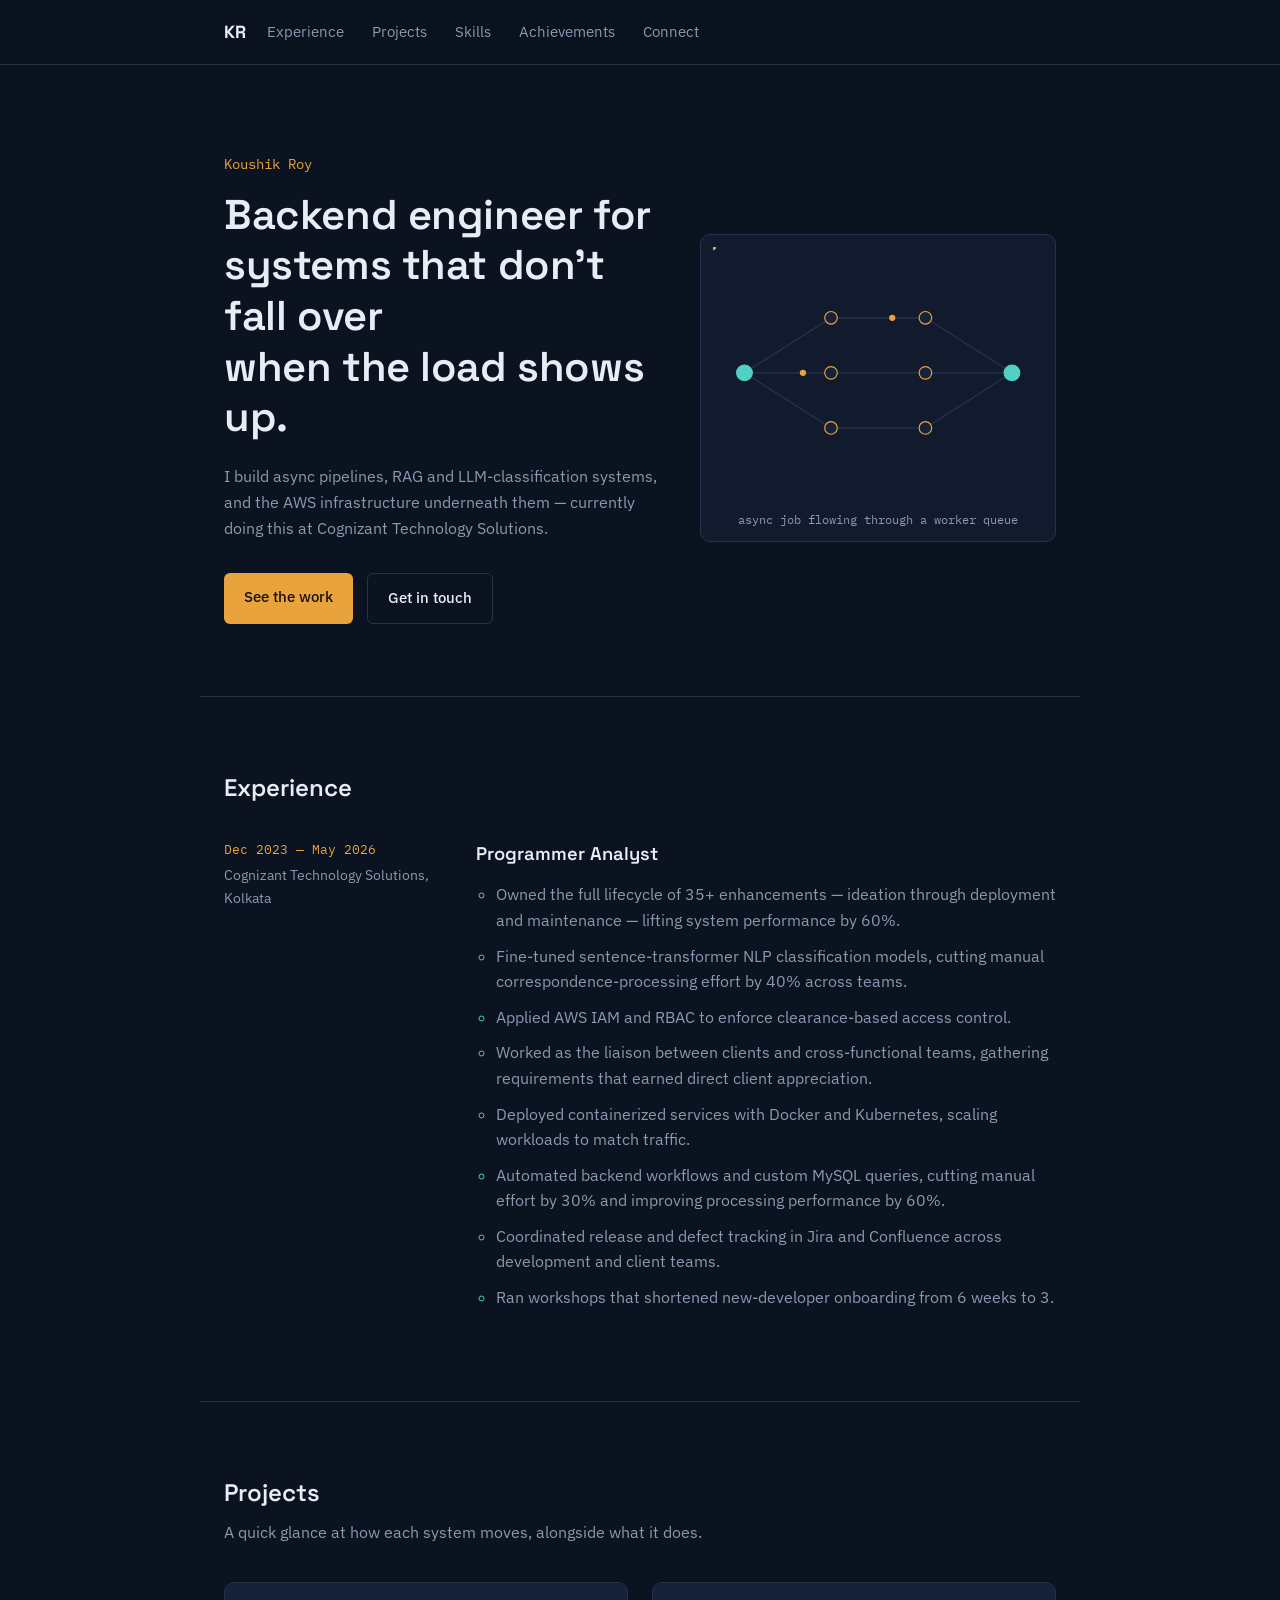
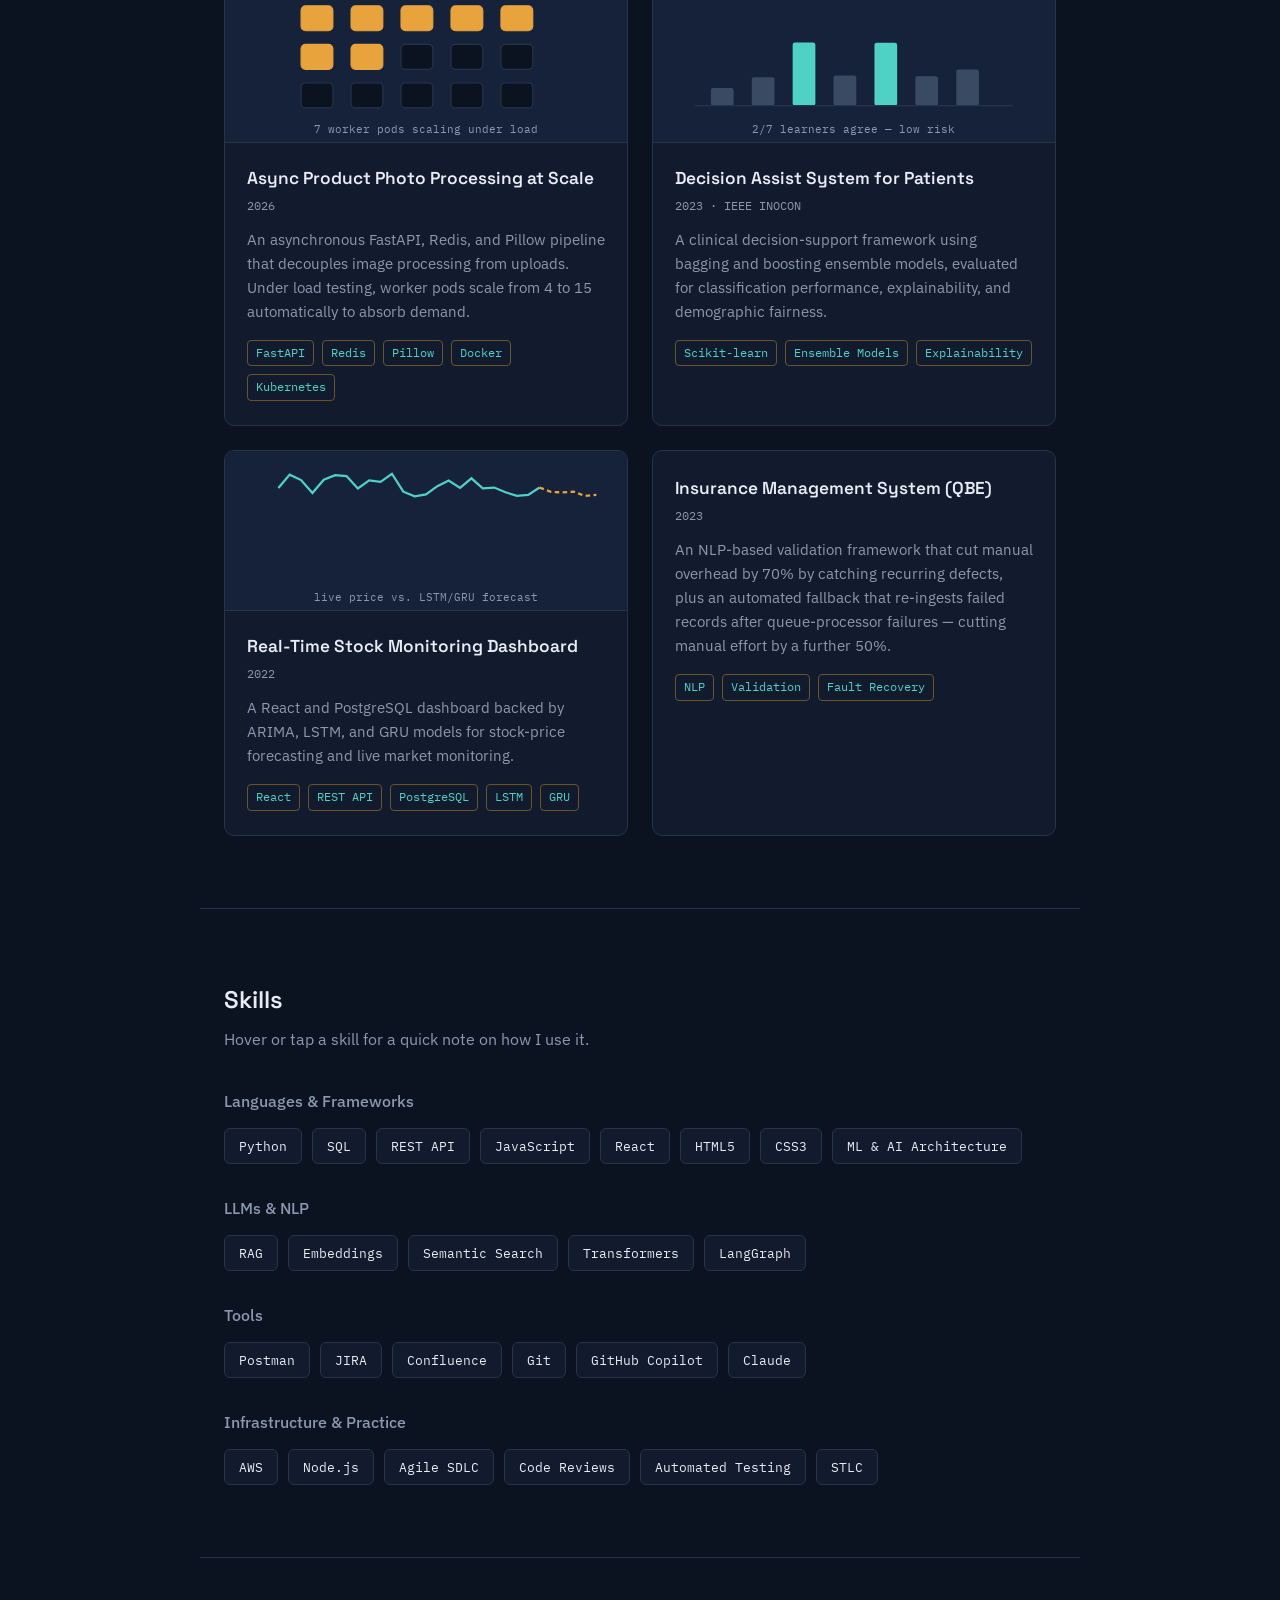
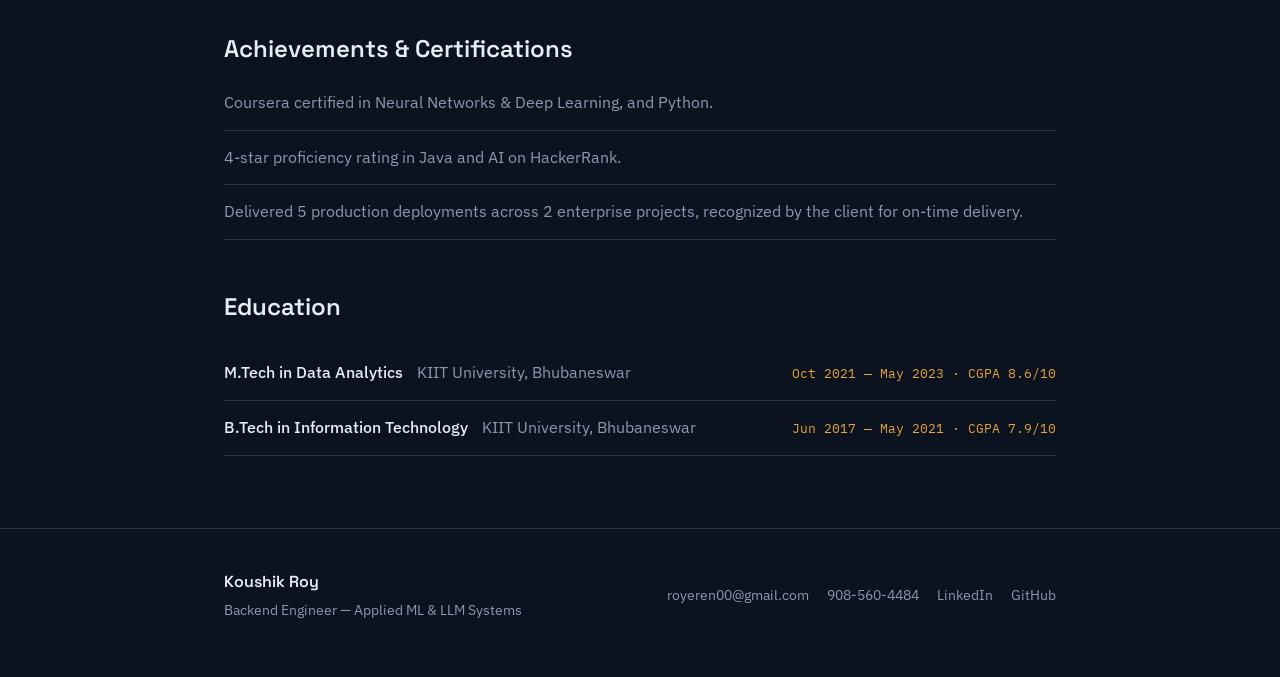
==== index.html @ 09c9226a "Initial portfilio commit" ====
<!DOCTYPE html>
<html lang="en">
<head>
<meta charset="UTF-8">
<meta name="viewport" content="width=device-width, initial-scale=1.0">
<title>Koushik Roy — Backend Engineer, Applied ML & LLM Systems</title>
<meta name="description" content="Portfolio of Koushik Roy — backend engineering, async pipelines, and LLM-powered systems.">
<link rel="icon" type="image/svg+xml" href="favicon.svg">
<link rel="preconnect" href="https://fonts.googleapis.com">
<link rel="preconnect" href="https://fonts.gstatic.com" crossorigin>
<link href="https://fonts.googleapis.com/css2?family=Space+Grotesk:wght@400;500;600;700&family=IBM+Plex+Sans:wght@400;500;600&family=IBM+Plex+Mono:wght@400;500&display=swap" rel="stylesheet">
<link rel="stylesheet" href="style.css">
</head>
<body>

<a class="skip-link" href="#main">Skip to content</a>

<header class="site-header">
  <div class="wrap header-inner">
    <a class="wordmark" href="#top">KR</a>
    <nav class="site-nav" aria-label="Primary">
      <a href="#experience">Experience</a>
      <a href="#projects">Projects</a>
      <a href="#skills">Skills</a>
      <a href="#achievements">Achievements</a>
      <a href="connect.html">Connect</a>
    </nav>
  </div>
</header>

<main id="main">

  <!-- HERO -->
  <section id="top" class="hero wrap">
    <div class="hero-text">
      <p class="hero-kicker">Koushik Roy</p>
      <h1>Backend engineer for systems that don't fall over<br>when the load shows up.</h1>
      <p class="hero-sub">I build async pipelines, RAG and LLM-classification systems, and the AWS
      infrastructure underneath them — currently doing this at Cognizant Technology Solutions.</p>
      <div class="hero-actions">
        <a class="btn btn-primary" href="#projects">See the work</a>
        <a class="btn btn-ghost" href="mailto:royeren00@gmail.com">Get in touch</a>
      </div>
    </div>
    <div class="hero-visual" aria-hidden="true">
      <svg id="pipeline-svg" viewBox="0 0 420 320" width="100%" height="100%">
        <!-- populated / animated by script.js -->
      </svg>
      <p class="hero-visual-caption">async job flowing through a worker queue</p>
    </div>
  </section>

  <!-- EXPERIENCE -->
  <section id="experience" class="section wrap">
    <h2>Experience</h2>
    <ol class="timeline">
      <li class="timeline-item">
        <div class="timeline-when">
          <span class="timeline-date">Dec 2023 — May 2026</span>
          <span class="timeline-place">Cognizant Technology Solutions, Kolkata</span>
        </div>
        <div class="timeline-body">
          <h3>Programmer Analyst</h3>
          <ul>
            <li>Owned the full lifecycle of 35+ enhancements — ideation through deployment and maintenance — lifting system performance by 60%.</li>
            <li>Fine-tuned sentence-transformer NLP classification models, cutting manual correspondence-processing effort by 40% across teams.</li>
            <li>Applied AWS IAM and RBAC to enforce clearance-based access control.</li>
            <li>Worked as the liaison between clients and cross-functional teams, gathering requirements that earned direct client appreciation.</li>
            <li>Deployed containerized services with Docker and Kubernetes, scaling workloads to match traffic.</li>
            <li>Automated backend workflows and custom MySQL queries, cutting manual effort by 30% and improving processing performance by 60%.</li>
            <li>Coordinated release and defect tracking in Jira and Confluence across development and client teams.</li>
            <li>Ran workshops that shortened new-developer onboarding from 6 weeks to 3.</li>
          </ul>
        </div>
      </li>
    </ol>
  </section>

  <!-- PROJECTS -->
  <section id="projects" class="section wrap">
    <h2>Projects</h2>
    <p class="section-lede">A quick glance at how each system moves, alongside what it does.</p>

    <div class="project-grid">

      <article class="project-card" data-demo="pipeline">
        <div class="project-demo" data-widget="pipeline-demo" aria-hidden="true"></div>
        <div class="project-copy">
          <h3>Async Product Photo Processing at Scale</h3>
          <p class="project-year">2026</p>
          <p>An asynchronous FastAPI, Redis, and Pillow pipeline that decouples image processing from
          uploads. Under load testing, worker pods scale from 4 to 15 automatically to absorb demand.</p>
          <ul class="project-tags">
            <li>FastAPI</li><li>Redis</li><li>Pillow</li><li>Docker</li><li>Kubernetes</li>
          </ul>
        </div>
      </article>

      <article class="project-card" data-demo="classifier">
        <div class="project-demo" data-widget="classifier-demo" aria-hidden="true"></div>
        <div class="project-copy">
          <h3>Decision Assist System for Patients</h3>
          <p class="project-year">2023 · IEEE INOCON</p>
          <p>A clinical decision-support framework using bagging and boosting ensemble models,
          evaluated for classification performance, explainability, and demographic fairness.</p>
          <ul class="project-tags">
            <li>Scikit-learn</li><li>Ensemble Models</li><li>Explainability</li>
          </ul>
        </div>
      </article>

      <article class="project-card" data-demo="stocks">
        <div class="project-demo" data-widget="stocks-demo" aria-hidden="true"></div>
        <div class="project-copy">
          <h3>Real-Time Stock Monitoring Dashboard</h3>
          <p class="project-year">2022</p>
          <p>A React and PostgreSQL dashboard backed by ARIMA, LSTM, and GRU models for
          stock-price forecasting and live market monitoring.</p>
          <ul class="project-tags">
            <li>React</li><li>REST API</li><li>PostgreSQL</li><li>LSTM</li><li>GRU</li>
          </ul>
        </div>
      </article>

      <article class="project-card project-card--static">
        <div class="project-copy">
          <h3>Insurance Management System (QBE)</h3>
          <p class="project-year">2023</p>
          <p>An NLP-based validation framework that cut manual overhead by 70% by catching recurring
          defects, plus an automated fallback that re-ingests failed records after queue-processor
          failures — cutting manual effort by a further 50%.</p>
          <ul class="project-tags">
            <li>NLP</li><li>Validation</li><li>Fault Recovery</li>
          </ul>
        </div>
      </article>

    </div>
  </section>

  <!-- SKILLS -->
  <section id="skills" class="section wrap">
    <h2>Skills</h2>
    <p class="section-lede">Hover or tap a skill for a quick note on how I use it.</p>

    <div class="skills-groups">

      <div class="skill-group">
        <h3>Languages &amp; Frameworks</h3>
        <div class="skill-tags">
          <button class="skill-tag" data-tip="Primary language for backend services, ML pipelines, and automation scripts.">Python</button>
          <button class="skill-tag" data-tip="Used for schema design, custom queries, and performance tuning in MySQL/PostgreSQL.">SQL</button>
          <button class="skill-tag" data-tip="Designing and consuming REST endpoints that connect services and frontends.">REST API</button>
          <button class="skill-tag" data-tip="Frontend scripting for interactive dashboards and dynamic UI behavior.">JavaScript</button>
          <button class="skill-tag" data-tip="Building dashboard UIs, including the real-time stock monitoring frontend.">React</button>
          <button class="skill-tag" data-tip="Semantic markup for accessible, structured web pages.">HTML5</button>
          <button class="skill-tag" data-tip="Styling and layout for responsive, production-ready interfaces.">CSS3</button>
          <button class="skill-tag" data-tip="Designing classification and support systems end-to-end, from data to deployment.">ML &amp; AI Architecture</button>
        </div>
      </div>

      <div class="skill-group">
        <h3>LLMs &amp; NLP</h3>
        <div class="skill-tags">
          <button class="skill-tag" data-tip="Retrieval-augmented generation for grounding model outputs in real data.">RAG</button>
          <button class="skill-tag" data-tip="Vector representations that power semantic search and similarity matching.">Embeddings</button>
          <button class="skill-tag" data-tip="Finding relevant results by meaning rather than exact keyword match.">Semantic Search</button>
          <button class="skill-tag" data-tip="The architecture behind the sentence-transformer models I've fine-tuned.">Transformers</button>
          <button class="skill-tag" data-tip="Orchestrating multi-step, stateful LLM workflows.">LangGraph</button>
        </div>
      </div>

      <div class="skill-group">
        <h3>Tools</h3>
        <div class="skill-tags">
          <button class="skill-tag" data-tip="Testing and documenting APIs during development.">Postman</button>
          <button class="skill-tag" data-tip="Managing user stories, sprints, and defect tracking.">JIRA</button>
          <button class="skill-tag" data-tip="Documentation and knowledge sharing across client and dev teams.">Confluence</button>
          <button class="skill-tag" data-tip="Version control for every project in this portfolio.">Git</button>
          <button class="skill-tag" data-tip="Pair-programming assistant for faster iteration and code review.">GitHub Copilot</button>
          <button class="skill-tag" data-tip="The assistant I use for design review, debugging, and drafting docs.">Claude</button>
        </div>
      </div>

      <div class="skill-group">
        <h3>Infrastructure &amp; Practice</h3>
        <div class="skill-tags">
          <button class="skill-tag" data-tip="Container orchestration, storage, and clearance-based access control (ECS, S3, IAM/RBAC).">AWS</button>
          <button class="skill-tag" data-tip="Backend runtime for services and tooling outside of Python.">Node.js</button>
          <button class="skill-tag" data-tip="Sprint planning and iterative delivery across cross-functional teams.">Agile SDLC</button>
          <button class="skill-tag" data-tip="Structured peer review to catch issues before they ship.">Code Reviews</button>
          <button class="skill-tag" data-tip="Test suites that catch regressions before they reach clients.">Automated Testing</button>
          <button class="skill-tag" data-tip="Software Testing Life Cycle — structured, repeatable QA process.">STLC</button>
        </div>
      </div>

    </div>
  </section>

  <!-- ACHIEVEMENTS -->
  <section id="achievements" class="section wrap">
    <h2>Achievements &amp; Certifications</h2>
    <ul class="achievements-list">
      <li>Coursera certified in Neural Networks &amp; Deep Learning, and Python.</li>
      <li>4-star proficiency rating in Java and AI on HackerRank.</li>
      <li>Delivered 5 production deployments across 2 enterprise projects, recognized by the client for on-time delivery.</li>
    </ul>

    <h2 class="education-heading">Education</h2>
    <ul class="education-list">
      <li>
        <span class="edu-degree">M.Tech in Data Analytics</span>
        <span class="edu-school">KIIT University, Bhubaneswar</span>
        <span class="edu-when">Oct 2021 — May 2023 · CGPA 8.6/10</span>
      </li>
      <li>
        <span class="edu-degree">B.Tech in Information Technology</span>
        <span class="edu-school">KIIT University, Bhubaneswar</span>
        <span class="edu-when">Jun 2017 — May 2021 · CGPA 7.9/10</span>
      </li>
    </ul>
  </section>

</main>

<footer id="contact" class="site-footer">
  <div class="wrap footer-inner">
    <div>
      <p class="footer-name">Koushik Roy</p>
      <p class="footer-tag">Backend Engineer — Applied ML &amp; LLM Systems</p>
    </div>
    <div class="footer-links">
      <a href="mailto:royeren00@gmail.com">royeren00@gmail.com</a>
      <a href="tel:9085604484">908-560-4484</a>
      <a href="https://www.linkedin.com/in/-roykoushik" target="_blank" rel="noopener">LinkedIn</a>
      <a href="https://github.com/RoyKoushik-crowned" target="_blank" rel="noopener">GitHub</a>
    </div>
  </div>
</footer>

<div id="tooltip-bubble" class="tooltip-bubble" role="tooltip"></div>

<script src="script.js"></script>
</body>
</html>
---- style.css ----
/* ---------- Tokens ---------- */
:root{
  --ink:        #0B1220;
  --surface:    #121B2E;
  --surface-2:  #16213A;
  --border:     #263449;
  --text:       #E8ECF4;
  --text-muted: #8B98AF;
  --amber:      #E8A33D;
  --amber-dim:  #6B5326;
  --teal:       #4FD1C5;

  --font-display: 'Space Grotesk', sans-serif;
  --font-body:    'IBM Plex Sans', sans-serif;
  --font-mono:    'IBM Plex Mono', monospace;

  --max: 880px;
}

*{ box-sizing: border-box; }
html{ scroll-behavior: smooth; }

@media (prefers-reduced-motion: reduce){
  html{ scroll-behavior: auto; }
  *{ animation-duration: 0.001ms !important; animation-iteration-count: 1 !important; transition-duration: 0.001ms !important; }
}

body{
  margin: 0;
  background: var(--ink);
  color: var(--text);
  font-family: var(--font-body);
  font-size: 16px;
  line-height: 1.6;
  -webkit-font-smoothing: antialiased;
}

.wrap{
  max-width: var(--max);
  margin: 0 auto;
  padding: 0 24px;
}

.skip-link{
  position: absolute;
  left: -9999px;
  top: 0;
  background: var(--amber);
  color: var(--ink);
  padding: 10px 16px;
  z-index: 100;
}
.skip-link:focus{ left: 16px; top: 16px; }

h1, h2, h3{
  font-family: var(--font-display);
  font-weight: 600;
  margin: 0;
  color: var(--text);
}

a{ color: var(--teal); }
a:focus-visible,
button:focus-visible,
.skill-tag:focus-visible{
  outline: 2px solid var(--amber);
  outline-offset: 3px;
}

/* ---------- Header ---------- */
.site-header{
  position: sticky;
  top: 0;
  z-index: 20;
  background: rgba(11, 18, 32, 0.86);
  backdrop-filter: blur(8px);
  border-bottom: 1px solid var(--border);
}
.header-inner{
  display: flex;
  align-items: center;
  gap: 20px;
  height: 64px;
}
.wordmark{
  font-family: var(--font-display);
  font-weight: 700;
  font-size: 1.1rem;
  color: var(--text);
  text-decoration: none;
  letter-spacing: 0.02em;
  flex: none;
}
.site-nav{
  display: flex;
  gap: 28px;
  overflow-x: auto;
  scrollbar-width: none;
  -ms-overflow-style: none;
}
.site-nav::-webkit-scrollbar{ display: none; }
.site-nav a{
  color: var(--text-muted);
  text-decoration: none;
  font-size: 0.94rem;
  white-space: nowrap;
}
.site-nav a:hover{ color: var(--text); }

@media (max-width: 620px){
  .wrap{ padding: 0 18px; }
  .site-nav{ gap: 18px; }
  .site-nav a{ font-size: 0.82rem; }
}

/* ---------- Hero ---------- */
.hero{
  display: grid;
  grid-template-columns: 1.1fr 0.9fr;
  align-items: center;
  gap: 40px;
  padding: 88px 24px 72px;
}
.hero-kicker{
  font-family: var(--font-mono);
  color: var(--amber);
  font-size: 0.88rem;
  margin: 0 0 14px;
}
.hero-text h1{
  font-size: clamp(1.9rem, 3.4vw, 2.6rem);
  line-height: 1.22;
  letter-spacing: -0.01em;
}
.hero-sub{
  color: var(--text-muted);
  max-width: 46ch;
  margin: 20px 0 0;
  font-size: 1.02rem;
}
.hero-actions{
  display: flex;
  gap: 14px;
  margin-top: 32px;
  flex-wrap: wrap;
}
.btn{
  display: inline-block;
  padding: 12px 20px;
  border-radius: 6px;
  text-decoration: none;
  font-size: 0.94rem;
  font-weight: 500;
  transition: transform 120ms ease, background 120ms ease, border-color 120ms ease;
}
.btn-primary{
  background: var(--amber);
  color: #1A1305;
}
.btn-primary:hover{ transform: translateY(-1px); }
.btn-ghost{
  color: var(--text);
  border: 1px solid var(--border);
}
.btn-ghost:hover{ border-color: var(--teal); color: var(--teal); }

.hero-visual{
  position: relative;
  background: var(--surface);
  border: 1px solid var(--border);
  border-radius: 10px;
  padding: 12px;
}
.hero-visual-caption{
  margin: 4px 0 0;
  text-align: center;
  font-family: var(--font-mono);
  font-size: 0.72rem;
  color: var(--text-muted);
}

@media (max-width: 780px){
  .hero{ grid-template-columns: 1fr; padding-top: 56px; }
  .hero-visual{ order: -1; max-width: 320px; margin: 0 auto; }
}

/* ---------- Sections ---------- */
.section{ padding: 72px 24px; border-top: 1px solid var(--border); }
.section h2{ font-size: 1.5rem; margin-bottom: 8px; }
.section-lede{ color: var(--text-muted); margin: 0 0 36px; }

/* ---------- Timeline ---------- */
.timeline{ list-style: none; margin: 32px 0 0; padding: 0; }
.timeline-item{
  display: grid;
  grid-template-columns: 220px 1fr;
  gap: 32px;
  padding-bottom: 8px;
}
.timeline-when{ display: flex; flex-direction: column; gap: 4px; }
.timeline-date{ font-family: var(--font-mono); color: var(--amber); font-size: 0.84rem; }
.timeline-place{ color: var(--text-muted); font-size: 0.88rem; }
.timeline-body h3{ font-size: 1.15rem; margin-bottom: 14px; }
.timeline-body ul{ margin: 0; padding-left: 20px; color: var(--text-muted); }
.timeline-body li{ margin-bottom: 10px; }
.timeline-body li::marker{ color: var(--teal); }

@media (max-width: 680px){
  .timeline-item{ grid-template-columns: 1fr; gap: 10px; }
}

/* ---------- Projects ---------- */
.project-grid{
  display: grid;
  grid-template-columns: repeat(2, 1fr);
  gap: 24px;
}
@media (max-width: 780px){
  .project-grid{ grid-template-columns: 1fr; }
}
.project-card{
  background: var(--surface);
  border: 1px solid var(--border);
  border-radius: 10px;
  overflow: hidden;
  display: flex;
  flex-direction: column;
}
.project-demo{
  height: 160px;
  border-bottom: 1px solid var(--border);
  background: var(--surface-2);
  position: relative;
}
.project-copy{ padding: 22px 22px 24px; }
.project-copy h3{ font-size: 1.08rem; margin-bottom: 4px; }
.project-year{
  font-family: var(--font-mono);
  color: var(--text-muted);
  font-size: 0.76rem;
  margin: 0 0 12px;
}
.project-copy p:not(.project-year){ color: var(--text-muted); font-size: 0.94rem; margin: 0 0 16px; }
.project-tags{
  list-style: none;
  display: flex;
  flex-wrap: wrap;
  gap: 8px;
  padding: 0;
  margin: 0;
}
.project-tags li{
  font-family: var(--font-mono);
  font-size: 0.72rem;
  color: var(--teal);
  border: 1px solid var(--amber-dim);
  border-radius: 4px;
  padding: 3px 8px;
}
.project-card--static .project-copy{ padding-top: 24px; }

/* ---------- Skills ---------- */
.skills-groups{ display: flex; flex-direction: column; gap: 32px; }
.skill-group h3{
  font-size: 0.98rem;
  color: var(--text-muted);
  font-weight: 500;
  margin-bottom: 14px;
  font-family: var(--font-body);
}
.skill-tags{ display: flex; flex-wrap: wrap; gap: 10px; }
.skill-tag{
  font-family: var(--font-mono);
  font-size: 0.84rem;
  color: var(--text);
  background: var(--surface);
  border: 1px solid var(--border);
  border-radius: 6px;
  padding: 8px 14px;
  cursor: help;
  transition: border-color 120ms ease, color 120ms ease;
}
.skill-tag:hover, .skill-tag.is-active{
  border-color: var(--teal);
  color: var(--teal);
}

.tooltip-bubble{
  position: fixed;
  max-width: 240px;
  background: var(--surface-2);
  border: 1px solid var(--teal);
  color: var(--text);
  font-size: 0.84rem;
  line-height: 1.4;
  padding: 10px 12px;
  border-radius: 8px;
  pointer-events: none;
  opacity: 0;
  transform: translateY(4px);
  transition: opacity 120ms ease, transform 120ms ease;
  z-index: 50;
  box-shadow: 0 8px 24px rgba(0,0,0,0.35);
}
.tooltip-bubble.is-visible{ opacity: 1; transform: translateY(0); }

/* ---------- Achievements / Education ---------- */
.achievements-list, .education-list{ list-style: none; padding: 0; margin: 0; }
.achievements-list li{
  padding: 14px 0;
  border-bottom: 1px solid var(--border);
  color: var(--text-muted);
}
.education-heading{ margin-top: 48px; }
.education-list{ margin-top: 20px; }
.education-list li{
  display: flex;
  flex-wrap: wrap;
  gap: 6px 14px;
  padding: 14px 0;
  border-bottom: 1px solid var(--border);
  align-items: baseline;
}
.edu-degree{ font-weight: 500; }
.edu-school{ color: var(--text-muted); }
.edu-when{ font-family: var(--font-mono); font-size: 0.8rem; color: var(--amber); margin-left: auto; }

/* ---------- Connect page ---------- */
.connect-intro{ padding: 72px 24px 12px; }
.connect-intro h1{
  font-size: clamp(1.7rem, 3vw, 2.2rem);
  margin: 14px 0 16px;
  letter-spacing: -0.01em;
}
.connect-intro .hero-sub{ color: var(--text-muted); max-width: 56ch; margin: 0; }

.connect-grid{
  display: grid;
  grid-template-columns: repeat(2, 1fr);
  gap: 24px;
  padding-top: 32px;
}
@media (max-width: 780px){
  .connect-grid{ grid-template-columns: 1fr; }
}

.connect-card{
  background: var(--surface);
  border: 1px solid var(--border);
  border-radius: 10px;
  padding: 24px;
  display: flex;
  flex-direction: column;
  gap: 20px;
}
.connect-card-head{
  display: flex;
  align-items: center;
  gap: 10px;
}
.connect-icon{ color: var(--text-muted); flex: none; }
.connect-card-head h2{ font-size: 1.1rem; flex: 1; }
.connect-badge{
  font-family: var(--font-mono);
  font-size: 0.7rem;
  color: var(--ink);
  background: var(--teal);
  border-radius: 4px;
  padding: 3px 8px;
}
.connect-badge--muted{ background: var(--surface-2); color: var(--text-muted); border: 1px solid var(--border); }
.connect-cta{ text-align: center; }

/* GitHub card */
.gh-body{ flex: 1; }
.gh-skeleton{ display: flex; flex-direction: column; gap: 12px; }
.gh-skeleton[hidden],
.gh-loaded[hidden],
.gh-fallback[hidden]{ display: none; }
.gh-skel-row{ display: flex; gap: 12px; align-items: center; }
.skel{
  background: linear-gradient(90deg, var(--surface-2) 25%, #1c2740 37%, var(--surface-2) 63%);
  background-size: 400% 100%;
  animation: skel-shimmer 1.4s ease infinite;
  border-radius: 4px;
}
.skel-avatar{ width: 56px; height: 56px; border-radius: 50%; flex: none; }
.skel-lines{ flex: 1; display: flex; flex-direction: column; gap: 8px; }
.skel-line{ height: 12px; }
@keyframes skel-shimmer{
  0%{ background-position: 100% 0; }
  100%{ background-position: 0 0; }
}

.gh-profile-row{ display: flex; align-items: center; gap: 14px; margin-bottom: 14px; }
.gh-avatar{ border-radius: 50%; border: 1px solid var(--border); object-fit: cover; background: var(--surface-2); display: block; flex: none; color: transparent; }
.gh-name{ margin: 0; font-weight: 600; }
.gh-login{ margin: 2px 0 0; color: var(--text-muted); font-family: var(--font-mono); font-size: 0.82rem; }
.gh-bio{ color: var(--text-muted); font-size: 0.92rem; margin: 0 0 18px; }
.gh-stats{
  display: flex;
  gap: 24px;
  padding: 14px 0;
  border-top: 1px solid var(--border);
  border-bottom: 1px solid var(--border);
  margin-bottom: 18px;
}
.gh-stat-num{ display: block; font-family: var(--font-display); font-size: 1.2rem; color: var(--text); }
.gh-stat-label{ display: block; color: var(--text-muted); font-size: 0.76rem; margin-top: 2px; }
.gh-repos-heading{ font-size: 0.86rem; color: var(--text-muted); font-weight: 500; font-family: var(--font-body); margin: 0 0 10px; }
.gh-repo-list{ list-style: none; margin: 0; padding: 0; display: flex; flex-direction: column; gap: 10px; }
.gh-repo-list li{
  border: 1px solid var(--border);
  border-radius: 8px;
  padding: 12px 14px;
}
.gh-repo-name{
  display: block;
  color: var(--teal);
  text-decoration: none;
  font-weight: 500;
  font-size: 0.94rem;
  margin-bottom: 4px;
}
.gh-repo-name:hover{ text-decoration: underline; }
.gh-repo-desc{ color: var(--text-muted); font-size: 0.86rem; margin: 0 0 8px; }
.gh-repo-meta{ display: flex; gap: 14px; align-items: center; font-family: var(--font-mono); font-size: 0.76rem; color: var(--text-muted); }
.gh-lang-dot{ width: 8px; height: 8px; border-radius: 50%; display: inline-block; margin-right: 5px; background: var(--amber); }
.gh-fallback{ color: var(--text-muted); font-size: 0.9rem; }

/* LinkedIn card */
.li-profile-row{ display: flex; gap: 14px; align-items: flex-start; margin-bottom: 20px; }
.li-avatar{
  width: 56px; height: 56px; border-radius: 50%;
  background: var(--surface-2);
  border: 1px solid var(--border);
  color: var(--amber);
  font-family: var(--font-display);
  font-weight: 600;
  display: flex; align-items: center; justify-content: center;
  flex: none;
}
.li-name{ margin: 0; font-weight: 600; }
.li-headline{ margin: 3px 0 0; color: var(--text-muted); font-size: 0.9rem; }
.li-location{ margin: 3px 0 0; color: var(--text-muted); font-size: 0.8rem; }

.li-tabs{ display: flex; gap: 6px; margin-bottom: 14px; border-bottom: 1px solid var(--border); }
.li-tab{
  background: none; border: none; cursor: pointer;
  color: var(--text-muted);
  font-family: var(--font-body);
  font-size: 0.88rem;
  padding: 8px 4px 10px;
  border-bottom: 2px solid transparent;
  margin-bottom: -1px;
}
.li-tab.is-active{ color: var(--text); border-bottom-color: var(--amber); }

.li-panel p{ color: var(--text-muted); font-size: 0.92rem; margin: 0 0 18px; }
.li-note{
  font-size: 0.8rem !important;
  color: var(--text-muted);
  border-top: 1px solid var(--border);
  padding-top: 14px;
  margin-top: auto !important;
}

/* ---------- Footer ---------- */
.site-footer{ border-top: 1px solid var(--border); padding: 40px 24px 56px; }
.footer-inner{
  display: flex;
  flex-wrap: wrap;
  justify-content: space-between;
  gap: 20px;
}
.footer-name{ font-family: var(--font-display); font-weight: 600; margin: 0; }
.footer-tag{ color: var(--text-muted); margin: 4px 0 0; font-size: 0.9rem; }
.footer-links{ display: flex; flex-wrap: wrap; gap: 18px; align-items: center; }
.footer-links a{ color: var(--text-muted); text-decoration: none; font-size: 0.9rem; }
.footer-links a:hover{ color: var(--teal); }
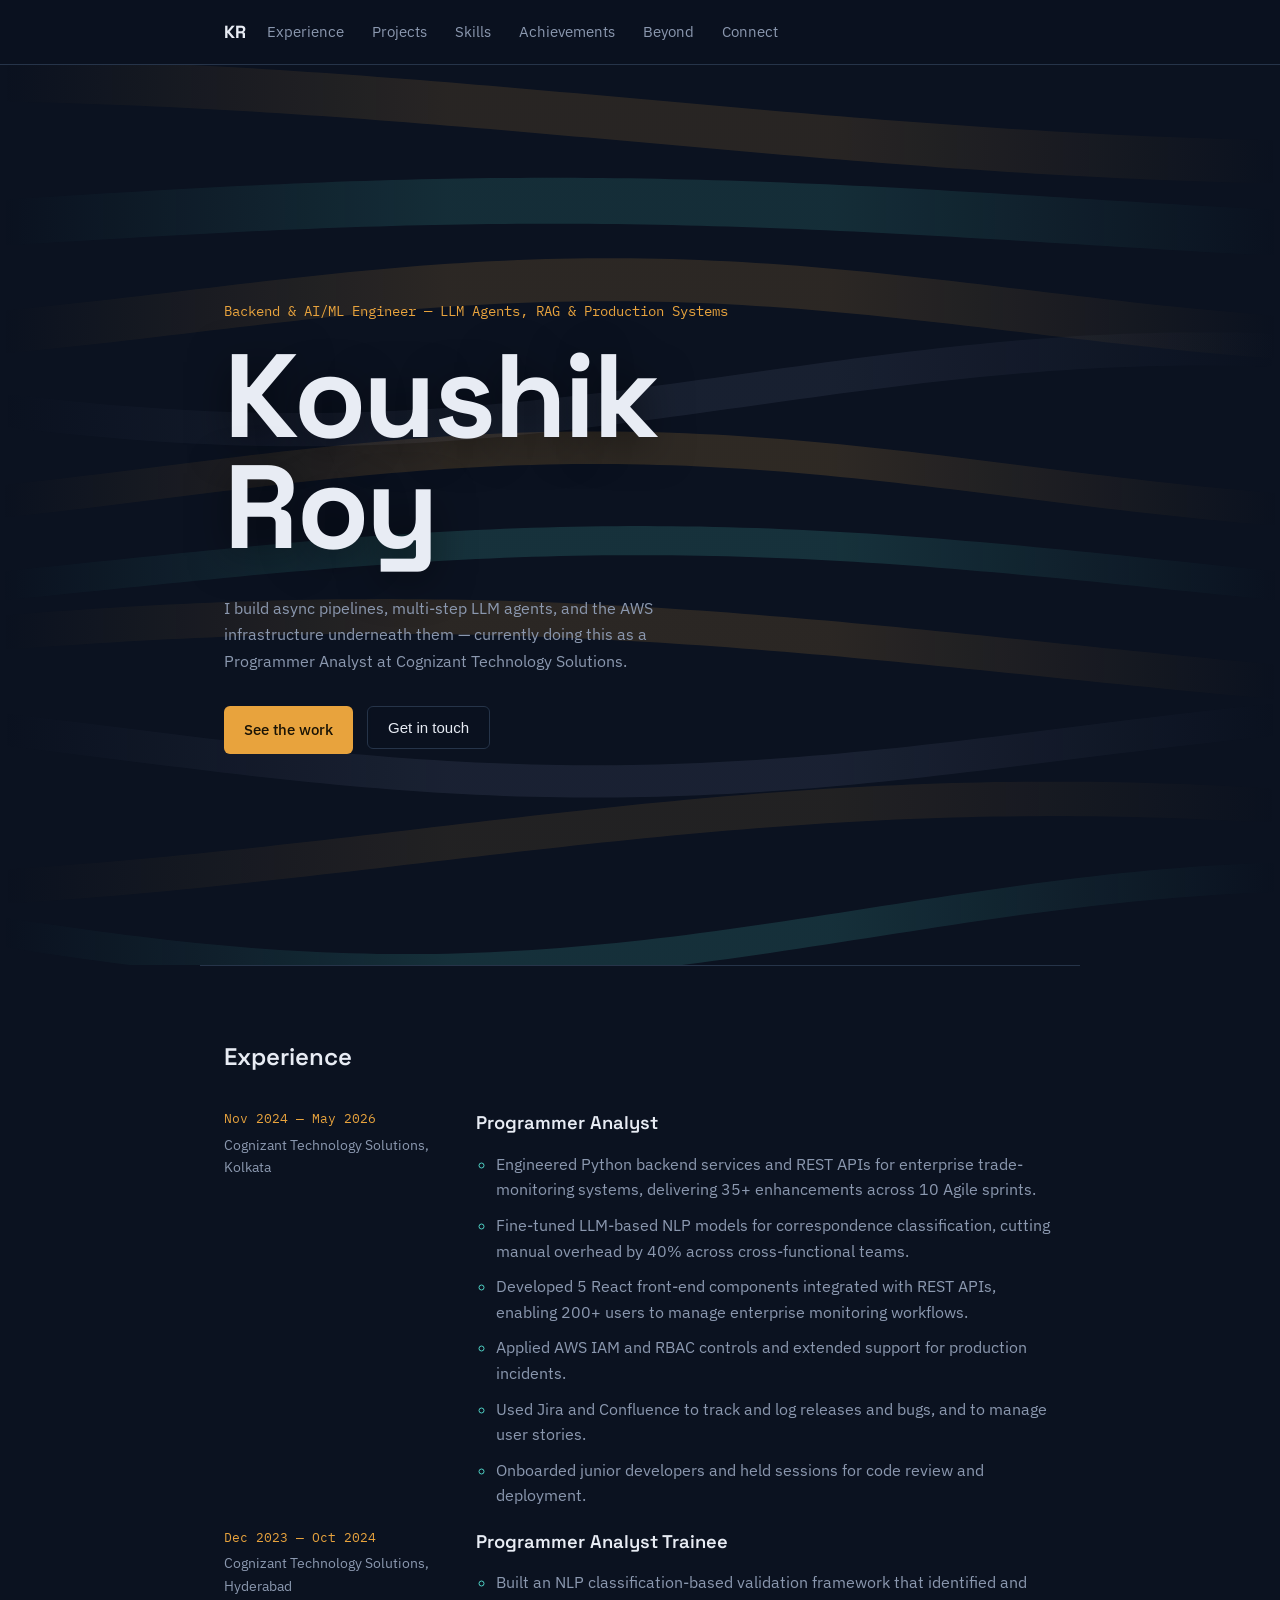
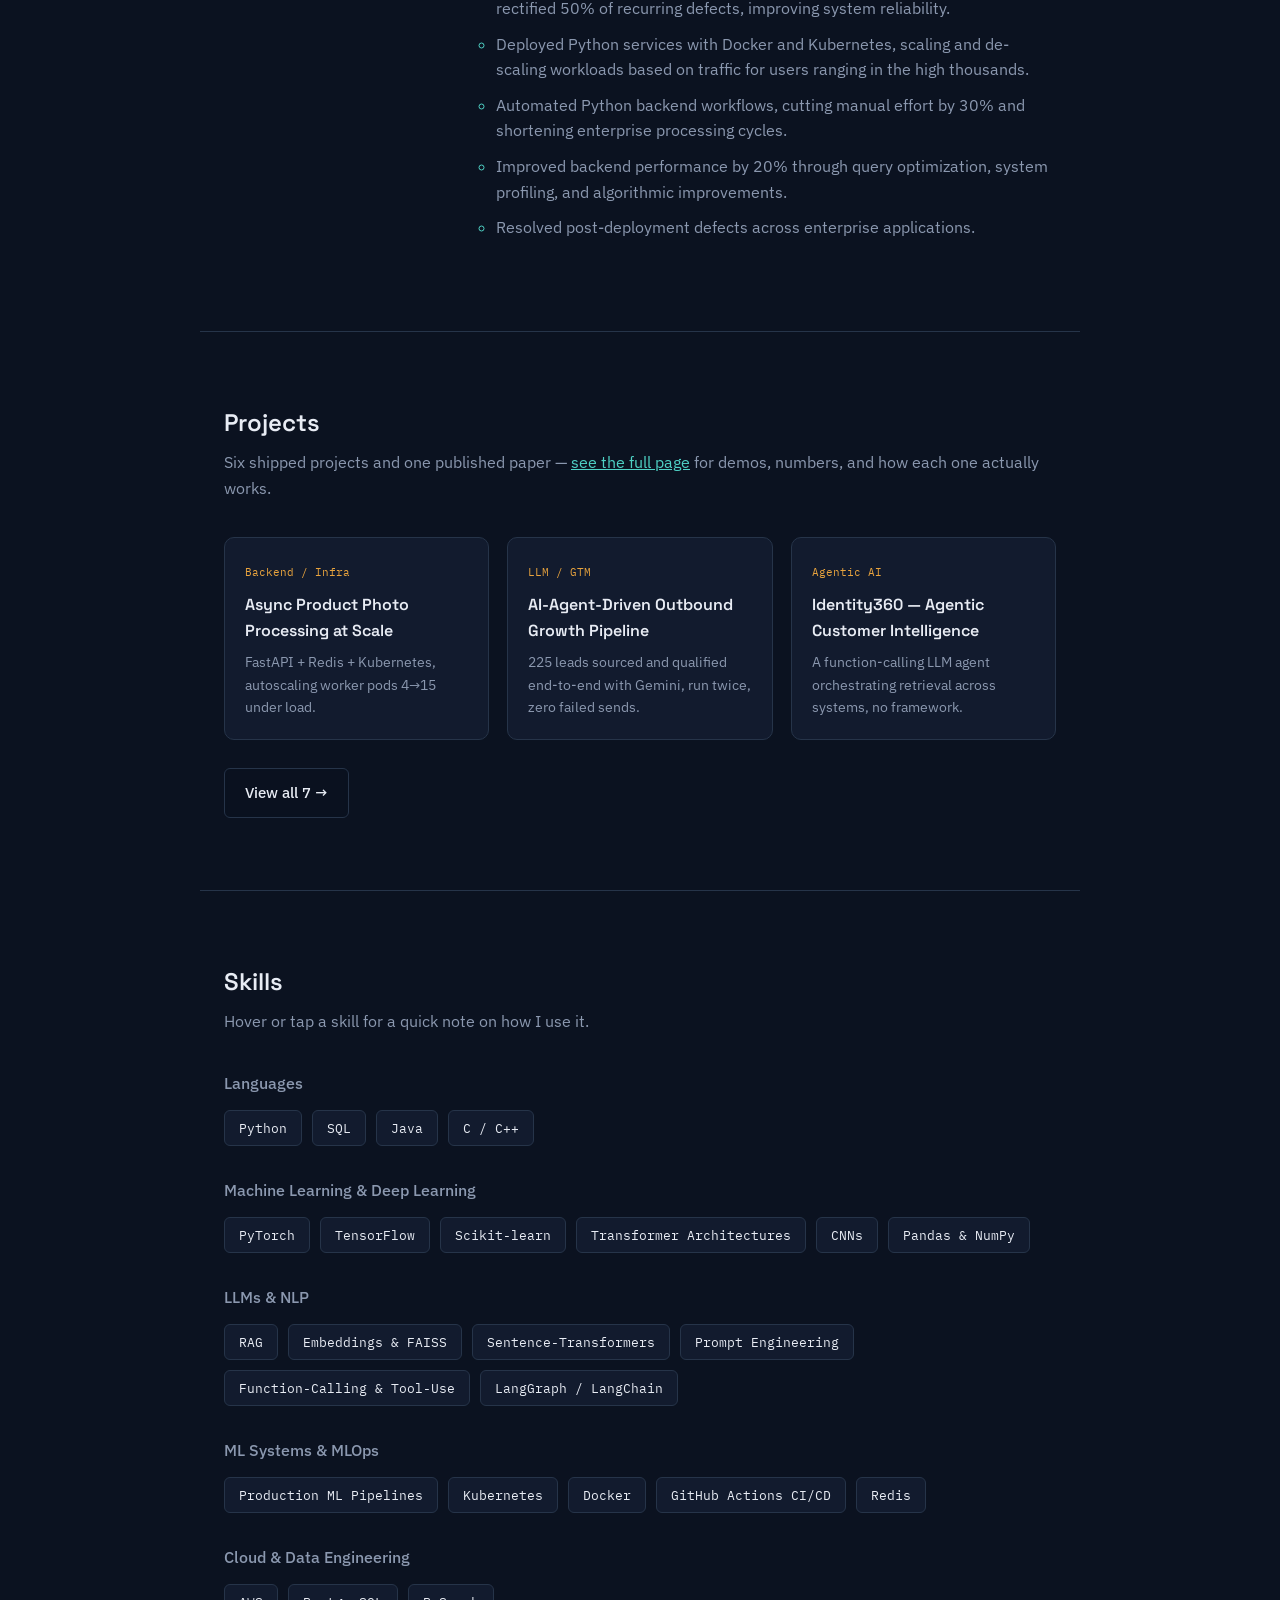
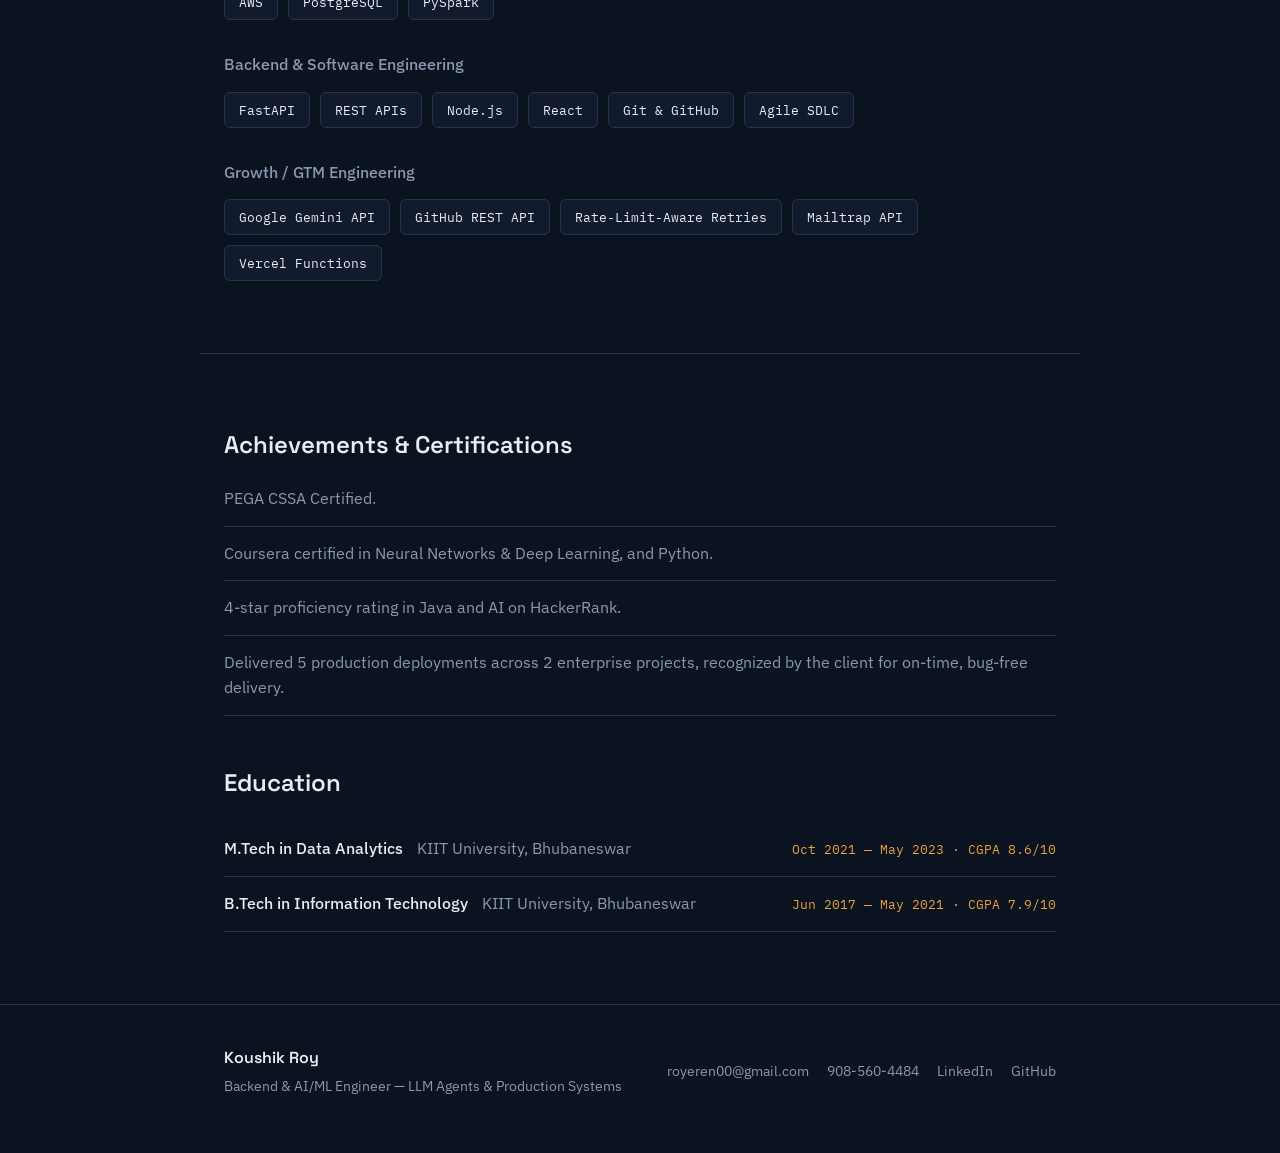
==== commit 57eafed6: "Redesign full project page" ====
--- a/index.html
+++ b/index.html
@@ -3,8 +3,8 @@
 <head>
 <meta charset="UTF-8">
 <meta name="viewport" content="width=device-width, initial-scale=1.0">
-<title>Koushik Roy — Backend Engineer, Applied ML & LLM Systems</title>
-<meta name="description" content="Portfolio of Koushik Roy — backend engineering, async pipelines, and LLM-powered systems.">
+<title>Koushik Roy — Backend &amp; AI/ML Engineer</title>
+<meta name="description" content="Portfolio of Koushik Roy — backend engineering, agentic AI systems, and LLM-powered pipelines.">
 <link rel="icon" type="image/svg+xml" href="favicon.svg">
 <link rel="preconnect" href="https://fonts.googleapis.com">
 <link rel="preconnect" href="https://fonts.gstatic.com" crossorigin>
@@ -15,14 +15,15 @@
 
 <a class="skip-link" href="#main">Skip to content</a>
 
-<header class="site-header">
+<header class="site-header" data-reveal-on-scroll>
   <div class="wrap header-inner">
     <a class="wordmark" href="#top">KR</a>
     <nav class="site-nav" aria-label="Primary">
       <a href="#experience">Experience</a>
-      <a href="#projects">Projects</a>
+      <a href="projects.html">Projects</a>
       <a href="#skills">Skills</a>
       <a href="#achievements">Achievements</a>
+      <a href="beyond.html">Beyond</a>
       <a href="connect.html">Connect</a>
     </nav>
   </div>
@@ -31,111 +32,105 @@
 <main id="main">
 
   <!-- HERO -->
-  <section id="top" class="hero wrap">
-    <div class="hero-text">
-      <p class="hero-kicker">Koushik Roy</p>
-      <h1>Backend engineer for systems that don't fall over<br>when the load shows up.</h1>
-      <p class="hero-sub">I build async pipelines, RAG and LLM-classification systems, and the AWS
-      infrastructure underneath them — currently doing this at Cognizant Technology Solutions.</p>
+  <section id="top" class="hero hero--cloth cloth-host">
+    <canvas class="cloth-canvas" data-density="10" aria-hidden="true"></canvas>
+    <div class="hero-inner wrap">
+      <p class="hero-kicker">Backend &amp; AI/ML Engineer — LLM Agents, RAG &amp; Production Systems</p>
+      <h1 class="hero-name">Koushik<br>Roy</h1>
+      <p class="hero-sub">I build async pipelines, multi-step LLM agents, and the AWS infrastructure
+      underneath them — currently doing this as a Programmer Analyst at Cognizant Technology Solutions.</p>
       <div class="hero-actions">
-        <a class="btn btn-primary" href="#projects">See the work</a>
-        <a class="btn btn-ghost" href="mailto:royeren00@gmail.com">Get in touch</a>
-      </div>
-    </div>
-    <div class="hero-visual" aria-hidden="true">
-      <svg id="pipeline-svg" viewBox="0 0 420 320" width="100%" height="100%">
-        <!-- populated / animated by script.js -->
-      </svg>
-      <p class="hero-visual-caption">async job flowing through a worker queue</p>
-    </div>
+        <a class="btn btn-primary" href="projects.html">See the work</a>
+        <div class="contact-trigger-wrap">
+          <button class="btn btn-ghost" id="contact-trigger" aria-haspopup="true" aria-expanded="false">Get in touch</button>
+          <div class="contact-menu" id="contact-menu" hidden>
+            <a class="contact-option" id="contact-email" href="#" target="_blank" rel="noopener">
+              <span class="contact-option-label">Email</span>
+              <span class="contact-option-sub">Opens a new Gmail draft to me</span>
+            </a>
+            <a class="contact-option" id="contact-whatsapp" href="#" target="_blank" rel="noopener">
+              <span class="contact-option-label">Message</span>
+              <span class="contact-option-sub">Opens WhatsApp with my number</span>
+            </a>
+            <a class="contact-option" href="https://www.linkedin.com/in/-roykoushik" target="_blank" rel="noopener">
+              <span class="contact-option-label">LinkedIn</span>
+              <span class="contact-option-sub">Message me there instead</span>
+            </a>
+          </div>
+        </div>
+      </div>
+    </div>
+    <div data-header-sentinel aria-hidden="true"></div>
   </section>
 
   <!-- EXPERIENCE -->
   <section id="experience" class="section wrap">
     <h2>Experience</h2>
     <ol class="timeline">
+
       <li class="timeline-item">
         <div class="timeline-when">
-          <span class="timeline-date">Dec 2023 — May 2026</span>
+          <span class="timeline-date">Nov 2024 — May 2026</span>
           <span class="timeline-place">Cognizant Technology Solutions, Kolkata</span>
         </div>
         <div class="timeline-body">
           <h3>Programmer Analyst</h3>
           <ul>
-            <li>Owned the full lifecycle of 35+ enhancements — ideation through deployment and maintenance — lifting system performance by 60%.</li>
-            <li>Fine-tuned sentence-transformer NLP classification models, cutting manual correspondence-processing effort by 40% across teams.</li>
-            <li>Applied AWS IAM and RBAC to enforce clearance-based access control.</li>
-            <li>Worked as the liaison between clients and cross-functional teams, gathering requirements that earned direct client appreciation.</li>
-            <li>Deployed containerized services with Docker and Kubernetes, scaling workloads to match traffic.</li>
-            <li>Automated backend workflows and custom MySQL queries, cutting manual effort by 30% and improving processing performance by 60%.</li>
-            <li>Coordinated release and defect tracking in Jira and Confluence across development and client teams.</li>
-            <li>Ran workshops that shortened new-developer onboarding from 6 weeks to 3.</li>
+            <li>Engineered Python backend services and REST APIs for enterprise trade-monitoring systems, delivering 35+ enhancements across 10 Agile sprints.</li>
+            <li>Fine-tuned LLM-based NLP models for correspondence classification, cutting manual overhead by 40% across cross-functional teams.</li>
+            <li>Developed 5 React front-end components integrated with REST APIs, enabling 200+ users to manage enterprise monitoring workflows.</li>
+            <li>Applied AWS IAM and RBAC controls and extended support for production incidents.</li>
+            <li>Used Jira and Confluence to track and log releases and bugs, and to manage user stories.</li>
+            <li>Onboarded junior developers and held sessions for code review and deployment.</li>
           </ul>
         </div>
       </li>
+
+      <li class="timeline-item">
+        <div class="timeline-when">
+          <span class="timeline-date">Dec 2023 — Oct 2024</span>
+          <span class="timeline-place">Cognizant Technology Solutions, Hyderabad</span>
+        </div>
+        <div class="timeline-body">
+          <h3>Programmer Analyst Trainee</h3>
+          <ul>
+            <li>Built an NLP classification-based validation framework that identified and rectified 50% of recurring defects, improving system reliability.</li>
+            <li>Deployed Python services with Docker and Kubernetes, scaling and de-scaling workloads based on traffic for users ranging in the high thousands.</li>
+            <li>Automated Python backend workflows, cutting manual effort by 30% and shortening enterprise processing cycles.</li>
+            <li>Improved backend performance by 20% through query optimization, system profiling, and algorithmic improvements.</li>
+            <li>Resolved post-deployment defects across enterprise applications.</li>
+          </ul>
+        </div>
+      </li>
+
     </ol>
   </section>
 
-  <!-- PROJECTS -->
+  <!-- PROJECTS TEASER -->
   <section id="projects" class="section wrap">
     <h2>Projects</h2>
-    <p class="section-lede">A quick glance at how each system moves, alongside what it does.</p>
-
-    <div class="project-grid">
-
-      <article class="project-card" data-demo="pipeline">
-        <div class="project-demo" data-widget="pipeline-demo" aria-hidden="true"></div>
-        <div class="project-copy">
-          <h3>Async Product Photo Processing at Scale</h3>
-          <p class="project-year">2026</p>
-          <p>An asynchronous FastAPI, Redis, and Pillow pipeline that decouples image processing from
-          uploads. Under load testing, worker pods scale from 4 to 15 automatically to absorb demand.</p>
-          <ul class="project-tags">
-            <li>FastAPI</li><li>Redis</li><li>Pillow</li><li>Docker</li><li>Kubernetes</li>
-          </ul>
-        </div>
-      </article>
-
-      <article class="project-card" data-demo="classifier">
-        <div class="project-demo" data-widget="classifier-demo" aria-hidden="true"></div>
-        <div class="project-copy">
-          <h3>Decision Assist System for Patients</h3>
-          <p class="project-year">2023 · IEEE INOCON</p>
-          <p>A clinical decision-support framework using bagging and boosting ensemble models,
-          evaluated for classification performance, explainability, and demographic fairness.</p>
-          <ul class="project-tags">
-            <li>Scikit-learn</li><li>Ensemble Models</li><li>Explainability</li>
-          </ul>
-        </div>
-      </article>
-
-      <article class="project-card" data-demo="stocks">
-        <div class="project-demo" data-widget="stocks-demo" aria-hidden="true"></div>
-        <div class="project-copy">
-          <h3>Real-Time Stock Monitoring Dashboard</h3>
-          <p class="project-year">2022</p>
-          <p>A React and PostgreSQL dashboard backed by ARIMA, LSTM, and GRU models for
-          stock-price forecasting and live market monitoring.</p>
-          <ul class="project-tags">
-            <li>React</li><li>REST API</li><li>PostgreSQL</li><li>LSTM</li><li>GRU</li>
-          </ul>
-        </div>
-      </article>
-
-      <article class="project-card project-card--static">
-        <div class="project-copy">
-          <h3>Insurance Management System (QBE)</h3>
-          <p class="project-year">2023</p>
-          <p>An NLP-based validation framework that cut manual overhead by 70% by catching recurring
-          defects, plus an automated fallback that re-ingests failed records after queue-processor
-          failures — cutting manual effort by a further 50%.</p>
-          <ul class="project-tags">
-            <li>NLP</li><li>Validation</li><li>Fault Recovery</li>
-          </ul>
-        </div>
-      </article>
-
-    </div>
+    <p class="section-lede">Six shipped projects and one published paper — <a href="projects.html">see the full page</a> for
+    demos, numbers, and how each one actually works.</p>
+
+    <div class="project-teaser-grid">
+      <a class="project-teaser-card" href="projects.html#async-pipeline">
+        <span class="project-teaser-tag">Backend / Infra</span>
+        <h3>Async Product Photo Processing at Scale</h3>
+        <p>FastAPI + Redis + Kubernetes, autoscaling worker pods 4→15 under load.</p>
+      </a>
+      <a class="project-teaser-card" href="projects.html#growth-pipeline">
+        <span class="project-teaser-tag">LLM / GTM</span>
+        <h3>AI-Agent-Driven Outbound Growth Pipeline</h3>
+        <p>225 leads sourced and qualified end-to-end with Gemini, run twice, zero failed sends.</p>
+      </a>
+      <a class="project-teaser-card" href="projects.html#identity360">
+        <span class="project-teaser-tag">Agentic AI</span>
+        <h3>Identity360 — Agentic Customer Intelligence</h3>
+        <p>A function-calling LLM agent orchestrating retrieval across systems, no framework.</p>
+      </a>
+    </div>
+
+    <a class="btn btn-ghost view-all-link" href="projects.html">View all 7 →</a>
   </section>
 
   <!-- SKILLS -->
@@ -146,51 +141,79 @@
     <div class="skills-groups">
 
       <div class="skill-group">
-        <h3>Languages &amp; Frameworks</h3>
-        <div class="skill-tags">
-          <button class="skill-tag" data-tip="Primary language for backend services, ML pipelines, and automation scripts.">Python</button>
-          <button class="skill-tag" data-tip="Used for schema design, custom queries, and performance tuning in MySQL/PostgreSQL.">SQL</button>
-          <button class="skill-tag" data-tip="Designing and consuming REST endpoints that connect services and frontends.">REST API</button>
-          <button class="skill-tag" data-tip="Frontend scripting for interactive dashboards and dynamic UI behavior.">JavaScript</button>
-          <button class="skill-tag" data-tip="Building dashboard UIs, including the real-time stock monitoring frontend.">React</button>
-          <button class="skill-tag" data-tip="Semantic markup for accessible, structured web pages.">HTML5</button>
-          <button class="skill-tag" data-tip="Styling and layout for responsive, production-ready interfaces.">CSS3</button>
-          <button class="skill-tag" data-tip="Designing classification and support systems end-to-end, from data to deployment.">ML &amp; AI Architecture</button>
+        <h3>Languages</h3>
+        <div class="skill-tags">
+          <button class="skill-tag" data-tip="Primary language for backend services, ML pipelines, and automation.">Python</button>
+          <button class="skill-tag" data-tip="Schema design, query optimization, and reporting across MySQL/PostgreSQL.">SQL</button>
+          <button class="skill-tag" data-tip="Used alongside Python in coursework and systems-level projects.">Java</button>
+          <button class="skill-tag" data-tip="Used alongside Python in coursework and systems-level projects.">C / C++</button>
+        </div>
+      </div>
+
+      <div class="skill-group">
+        <h3>Machine Learning &amp; Deep Learning</h3>
+        <div class="skill-tags">
+          <button class="skill-tag" data-tip="Model training and evaluation for the CNN-based facial recognition system.">PyTorch</button>
+          <button class="skill-tag" data-tip="Used for model training/evaluation in applied ML coursework and projects.">TensorFlow</button>
+          <button class="skill-tag" data-tip="Bagging and boosting ensemble models for the IEEE clinical decision-support paper.">Scikit-learn</button>
+          <button class="skill-tag" data-tip="The architecture behind the sentence-transformer models I've fine-tuned.">Transformer Architectures</button>
+          <button class="skill-tag" data-tip="CNN work for facial recognition; feature engineering and benchmarking throughout.">CNNs</button>
+          <button class="skill-tag" data-tip="Data wrangling and numerical computation across every ML project.">Pandas &amp; NumPy</button>
         </div>
       </div>
 
       <div class="skill-group">
         <h3>LLMs &amp; NLP</h3>
         <div class="skill-tags">
-          <button class="skill-tag" data-tip="Retrieval-augmented generation for grounding model outputs in real data.">RAG</button>
-          <button class="skill-tag" data-tip="Vector representations that power semantic search and similarity matching.">Embeddings</button>
-          <button class="skill-tag" data-tip="Finding relevant results by meaning rather than exact keyword match.">Semantic Search</button>
-          <button class="skill-tag" data-tip="The architecture behind the sentence-transformer models I've fine-tuned.">Transformers</button>
-          <button class="skill-tag" data-tip="Orchestrating multi-step, stateful LLM workflows.">LangGraph</button>
-        </div>
-      </div>
-
-      <div class="skill-group">
-        <h3>Tools</h3>
-        <div class="skill-tags">
-          <button class="skill-tag" data-tip="Testing and documenting APIs during development.">Postman</button>
-          <button class="skill-tag" data-tip="Managing user stories, sprints, and defect tracking.">JIRA</button>
-          <button class="skill-tag" data-tip="Documentation and knowledge sharing across client and dev teams.">Confluence</button>
-          <button class="skill-tag" data-tip="Version control for every project in this portfolio.">Git</button>
-          <button class="skill-tag" data-tip="Pair-programming assistant for faster iteration and code review.">GitHub Copilot</button>
-          <button class="skill-tag" data-tip="The assistant I use for design review, debugging, and drafting docs.">Claude</button>
-        </div>
-      </div>
-
-      <div class="skill-group">
-        <h3>Infrastructure &amp; Practice</h3>
+          <button class="skill-tag" data-tip="Grounding model outputs in real data for classification and retrieval tasks.">RAG</button>
+          <button class="skill-tag" data-tip="Vector representations powering semantic search and similarity matching.">Embeddings &amp; FAISS</button>
+          <button class="skill-tag" data-tip="Fine-tuned for correspondence classification in production.">Sentence-Transformers</button>
+          <button class="skill-tag" data-tip="Structured classification prompts for the outbound growth pipeline's Gemini calls.">Prompt Engineering</button>
+          <button class="skill-tag" data-tip="Claude/OpenAI function-calling used directly (no framework) to orchestrate Identity360's agent.">Function-Calling &amp; Tool-Use</button>
+          <button class="skill-tag" data-tip="Used to contextualize outbound emails in the growth pipeline project.">LangGraph / LangChain</button>
+        </div>
+      </div>
+
+      <div class="skill-group">
+        <h3>ML Systems &amp; MLOps</h3>
+        <div class="skill-tags">
+          <button class="skill-tag" data-tip="Producer/queue/consumer pipelines that decouple slow work from user-facing requests.">Production ML Pipelines</button>
+          <button class="skill-tag" data-tip="Container orchestration with liveness/readiness probes and autoscaling.">Kubernetes</button>
+          <button class="skill-tag" data-tip="Multi-stage, non-root container builds for every deployed service.">Docker</button>
+          <button class="skill-tag" data-tip="Automated build/test pipelines for personal projects.">GitHub Actions CI/CD</button>
+          <button class="skill-tag" data-tip="Job queue and caching layer behind the async image pipeline.">Redis</button>
+        </div>
+      </div>
+
+      <div class="skill-group">
+        <h3>Cloud &amp; Data Engineering</h3>
         <div class="skill-tags">
           <button class="skill-tag" data-tip="Container orchestration, storage, and clearance-based access control (ECS, S3, IAM/RBAC).">AWS</button>
-          <button class="skill-tag" data-tip="Backend runtime for services and tooling outside of Python.">Node.js</button>
+          <button class="skill-tag" data-tip="Relational data store behind the stock dashboard and Identity360.">PostgreSQL</button>
+          <button class="skill-tag" data-tip="Large-scale data processing for ML feature pipelines.">PySpark</button>
+        </div>
+      </div>
+
+      <div class="skill-group">
+        <h3>Backend &amp; Software Engineering</h3>
+        <div class="skill-tags">
+          <button class="skill-tag" data-tip="Async API framework behind the image-processing pipeline.">FastAPI</button>
+          <button class="skill-tag" data-tip="Designing and consuming REST endpoints that connect services and frontends.">REST APIs</button>
+          <button class="skill-tag" data-tip="Backend runtime for services outside of Python.">Node.js</button>
+          <button class="skill-tag" data-tip="Frontend for the stock dashboard and the Identity360 platform.">React</button>
+          <button class="skill-tag" data-tip="Version control for every project in this portfolio.">Git &amp; GitHub</button>
           <button class="skill-tag" data-tip="Sprint planning and iterative delivery across cross-functional teams.">Agile SDLC</button>
-          <button class="skill-tag" data-tip="Structured peer review to catch issues before they ship.">Code Reviews</button>
-          <button class="skill-tag" data-tip="Test suites that catch regressions before they reach clients.">Automated Testing</button>
-          <button class="skill-tag" data-tip="Software Testing Life Cycle — structured, repeatable QA process.">STLC</button>
+        </div>
+      </div>
+
+      <div class="skill-group">
+        <h3>Growth / GTM Engineering</h3>
+        <div class="skill-tags">
+          <button class="skill-tag" data-tip="LLM calls for lead qualification against a written rubric in the growth pipeline.">Google Gemini API</button>
+          <button class="skill-tag" data-tip="Sourcing candidate leads by search in the outbound growth pipeline.">GitHub REST API</button>
+          <button class="skill-tag" data-tip="Cooldown-aware retries and circuit breakers built after a real production bug.">Rate-Limit-Aware Retries</button>
+          <button class="skill-tag" data-tip="Automated email sequencing with synthetic-alias routing and a dry-run gate.">Mailtrap API</button>
+          <button class="skill-tag" data-tip="Deployed a proxy + embeddable widget exposing an API safely to client-side use.">Vercel Functions</button>
         </div>
       </div>
 
@@ -201,9 +224,10 @@
   <section id="achievements" class="section wrap">
     <h2>Achievements &amp; Certifications</h2>
     <ul class="achievements-list">
+      <li>PEGA CSSA Certified.</li>
       <li>Coursera certified in Neural Networks &amp; Deep Learning, and Python.</li>
       <li>4-star proficiency rating in Java and AI on HackerRank.</li>
-      <li>Delivered 5 production deployments across 2 enterprise projects, recognized by the client for on-time delivery.</li>
+      <li>Delivered 5 production deployments across 2 enterprise projects, recognized by the client for on-time, bug-free delivery.</li>
     </ul>
 
     <h2 class="education-heading">Education</h2>
@@ -223,11 +247,11 @@
 
 </main>
 
-<footer id="contact" class="site-footer">
+<footer class="site-footer">
   <div class="wrap footer-inner">
     <div>
       <p class="footer-name">Koushik Roy</p>
-      <p class="footer-tag">Backend Engineer — Applied ML &amp; LLM Systems</p>
+      <p class="footer-tag">Backend &amp; AI/ML Engineer — LLM Agents &amp; Production Systems</p>
     </div>
     <div class="footer-links">
       <a href="mailto:royeren00@gmail.com">royeren00@gmail.com</a>
@@ -240,6 +264,8 @@
 
 <div id="tooltip-bubble" class="tooltip-bubble" role="tooltip"></div>
 
+<script src="cloth.js"></script>
+<script src="contact.js"></script>
 <script src="script.js"></script>
 </body>
 </html>
--- a/style.css
+++ b/style.css
@@ -76,6 +76,17 @@
   backdrop-filter: blur(8px);
   border-bottom: 1px solid var(--border);
 }
+.site-header[data-reveal-on-scroll]{
+  opacity: 0;
+  transform: translateY(-8px);
+  pointer-events: none;
+  transition: opacity 260ms ease, transform 260ms ease;
+}
+.site-header[data-reveal-on-scroll].is-visible{
+  opacity: 1;
+  transform: none;
+  pointer-events: auto;
+}
 .header-inner{
   display: flex;
   align-items: center;
@@ -114,28 +125,48 @@
 }
 
 /* ---------- Hero ---------- */
-.hero{
-  display: grid;
-  grid-template-columns: 1.1fr 0.9fr;
-  align-items: center;
-  gap: 40px;
-  padding: 88px 24px 72px;
+.hero--cloth{
+  position: relative;
+  overflow: hidden;
+  background: var(--ink);
+  min-height: 100vh;
+}
+.cloth-canvas{
+  position: absolute;
+  inset: 0;
+  width: 100%;
+  height: 100%;
+  display: block;
+}
+.hero-inner{
+  position: relative;
+  z-index: 1;
+  min-height: 100vh;
+  display: flex;
+  flex-direction: column;
+  justify-content: center;
+  padding: 120px 24px 96px;
 }
 .hero-kicker{
   font-family: var(--font-mono);
   color: var(--amber);
   font-size: 0.88rem;
-  margin: 0 0 14px;
-}
-.hero-text h1{
-  font-size: clamp(1.9rem, 3.4vw, 2.6rem);
-  line-height: 1.22;
-  letter-spacing: -0.01em;
+  margin: 0 0 18px;
+}
+.hero-name{
+  font-family: var(--font-display);
+  font-weight: 700;
+  font-size: clamp(3.1rem, 10vw, 7.4rem);
+  line-height: 0.94;
+  letter-spacing: -0.02em;
+  margin: 0 0 32px;
+  text-shadow: 0 8px 40px rgba(0,0,0,0.5);
 }
 .hero-sub{
+  position: relative;
   color: var(--text-muted);
   max-width: 46ch;
-  margin: 20px 0 0;
+  margin: 0;
   font-size: 1.02rem;
 }
 .hero-actions{
@@ -143,7 +174,37 @@
   gap: 14px;
   margin-top: 32px;
   flex-wrap: wrap;
-}
+  position: relative;
+}
+.contact-trigger-wrap{ position: relative; }
+.contact-menu{
+  position: absolute;
+  top: calc(100% + 10px);
+  left: 0;
+  min-width: 240px;
+  background: var(--surface-2);
+  border: 1px solid var(--border);
+  border-radius: 10px;
+  padding: 8px;
+  display: flex;
+  flex-direction: column;
+  gap: 2px;
+  box-shadow: 0 16px 40px rgba(0,0,0,0.45);
+  z-index: 5;
+}
+.contact-menu[hidden]{ display: none; }
+.contact-option{
+  display: flex;
+  flex-direction: column;
+  gap: 2px;
+  padding: 10px 12px;
+  border-radius: 6px;
+  text-decoration: none;
+  color: var(--text);
+}
+.contact-option:hover{ background: rgba(255,255,255,0.05); }
+.contact-option-label{ font-weight: 500; font-size: 0.92rem; }
+.contact-option-sub{ font-size: 0.78rem; color: var(--text-muted); }
 .btn{
   display: inline-block;
   padding: 12px 20px;
@@ -161,33 +222,231 @@
 .btn-ghost{
   color: var(--text);
   border: 1px solid var(--border);
+  background: rgba(11, 18, 32, 0.35);
+  backdrop-filter: blur(2px);
 }
 .btn-ghost:hover{ border-color: var(--teal); color: var(--teal); }
 
-.hero-visual{
-  position: relative;
-  background: var(--surface);
-  border: 1px solid var(--border);
-  border-radius: 10px;
-  padding: 12px;
-}
-.hero-visual-caption{
-  margin: 4px 0 0;
-  text-align: center;
-  font-family: var(--font-mono);
-  font-size: 0.72rem;
-  color: var(--text-muted);
-}
-
 @media (max-width: 780px){
-  .hero{ grid-template-columns: 1fr; padding-top: 56px; }
-  .hero-visual{ order: -1; max-width: 320px; margin: 0 auto; }
+  .hero-inner{ padding: 88px 20px 72px; }
+}
+@media (prefers-reduced-motion: reduce){
+  .cloth-canvas{ opacity: 0.7; }
 }
 
 /* ---------- Sections ---------- */
 .section{ padding: 72px 24px; border-top: 1px solid var(--border); }
 .section h2{ font-size: 1.5rem; margin-bottom: 8px; }
 .section-lede{ color: var(--text-muted); margin: 0 0 36px; }
+.section-lede a{ color: var(--teal); }
+
+/* ---------- Project teasers (homepage) ---------- */
+.project-teaser-grid{
+  display: grid;
+  grid-template-columns: repeat(3, 1fr);
+  gap: 18px;
+  margin-bottom: 28px;
+}
+@media (max-width: 860px){
+  .project-teaser-grid{ grid-template-columns: 1fr; }
+}
+.project-teaser-card{
+  display: block;
+  background: var(--surface);
+  border: 1px solid var(--border);
+  border-radius: 10px;
+  padding: 20px;
+  text-decoration: none;
+  color: var(--text);
+  transition: border-color 140ms ease, transform 140ms ease;
+}
+.project-teaser-card:hover{ border-color: var(--teal); transform: translateY(-2px); }
+.project-teaser-tag{
+  display: inline-block;
+  font-family: var(--font-mono);
+  font-size: 0.7rem;
+  color: var(--amber);
+  margin-bottom: 10px;
+}
+.project-teaser-card h3{ font-size: 1rem; margin-bottom: 8px; }
+.project-teaser-card p{ color: var(--text-muted); font-size: 0.88rem; margin: 0; }
+.view-all-link{ display: inline-block; }
+
+/* ---------- Full Projects page ---------- */
+.projects-intro{
+  position: relative;
+  overflow: hidden;
+  background: var(--ink);
+  padding: 96px 0 64px;
+}
+.projects-intro-inner{ position: relative; z-index: 1; }
+.projects-intro-inner h1{
+  font-size: clamp(2rem, 4.4vw, 3.2rem);
+  margin: 14px 0 16px;
+  letter-spacing: -0.01em;
+}
+.projects-intro-inner .hero-sub{ margin: 0; max-width: 60ch; }
+
+.project-full{
+  border-top: 1px solid var(--border);
+  padding: 88px 0;
+}
+.project-full--alt{ background: var(--surface); }
+.project-full-grid{
+  display: grid;
+  grid-template-columns: 1.05fr 0.95fr;
+  gap: 48px;
+  align-items: center;
+}
+.project-full-grid--reverse{ direction: rtl; }
+.project-full-grid--reverse > *{ direction: ltr; }
+@media (max-width: 860px){
+  .project-full-grid, .project-full-grid--reverse{ grid-template-columns: 1fr; direction: ltr; }
+}
+
+.project-full-tag{
+  display: inline-block;
+  font-family: var(--font-mono);
+  font-size: 0.78rem;
+  color: var(--amber);
+  margin-bottom: 12px;
+}
+.project-full-copy h2{ font-size: 1.5rem; margin-bottom: 14px; letter-spacing: -0.01em; }
+.project-full-lede{ color: var(--text-muted); font-size: 1rem; margin: 0 0 20px; max-width: 52ch; }
+.project-full-list{ margin: 0 0 20px; padding-left: 20px; color: var(--text-muted); }
+.project-full-list li{ margin-bottom: 10px; }
+.project-full-list li::marker{ color: var(--teal); }
+
+.project-full-demo{
+  min-height: 260px;
+  background: var(--surface);
+  border: 1px solid var(--border);
+  border-radius: 10px;
+}
+.project-full--alt .project-full-demo{ background: var(--surface-2); }
+
+.projects-outro{
+  padding: 64px 24px;
+  text-align: center;
+  color: var(--text-muted);
+}
+
+/* ---------- Beyond page ---------- */
+.beyond-intro{
+  position: relative;
+  overflow: hidden;
+  background: var(--ink);
+  padding: 96px 0 64px;
+}
+.beyond-intro-inner{ position: relative; z-index: 1; }
+.beyond-intro-inner h1{
+  font-size: clamp(2rem, 4.4vw, 3.2rem);
+  margin: 14px 0 16px;
+  letter-spacing: -0.01em;
+}
+.beyond-intro-inner .hero-sub{ margin: 0; max-width: 60ch; }
+
+.photo-grid{
+  display: grid;
+  grid-template-columns: repeat(3, 1fr);
+  gap: 14px;
+}
+@media (max-width: 700px){
+  .photo-grid{ grid-template-columns: repeat(2, 1fr); }
+}
+.photo-tile{
+  aspect-ratio: 1;
+  border-radius: 10px;
+  border: 1px dashed var(--border);
+  background: var(--surface);
+  color: var(--text-muted);
+  display: flex;
+  flex-direction: column;
+  align-items: center;
+  justify-content: center;
+  gap: 8px;
+  cursor: pointer;
+  overflow: hidden;
+  padding: 0;
+  transition: border-color 140ms ease, color 140ms ease;
+}
+.photo-tile:hover{ border-color: var(--teal); color: var(--teal); }
+.photo-tile img{ width: 100%; height: 100%; object-fit: cover; }
+.photo-tile-icon{ font-size: 1.6rem; font-weight: 300; }
+.photo-tile-label{ font-family: var(--font-mono); font-size: 0.74rem; }
+
+.photo-lightbox{
+  position: fixed;
+  inset: 0;
+  background: rgba(11, 18, 32, 0.92);
+  z-index: 50;
+  display: flex;
+  align-items: center;
+  justify-content: center;
+  padding: 40px;
+}
+.photo-lightbox[hidden]{ display: none; }
+.photo-lightbox-body img{ max-width: 100%; max-height: 80vh; border-radius: 8px; }
+.photo-lightbox-placeholder{
+  color: var(--text-muted);
+  font-family: var(--font-mono);
+  font-size: 0.9rem;
+}
+.photo-lightbox-close{
+  position: absolute;
+  top: 24px;
+  right: 24px;
+  background: none;
+  border: 1px solid var(--border);
+  color: var(--text);
+  width: 40px;
+  height: 40px;
+  border-radius: 50%;
+  cursor: pointer;
+  font-size: 1rem;
+}
+.photo-lightbox-close:hover{ border-color: var(--teal); color: var(--teal); }
+
+.music-list{ list-style: none; margin: 0; padding: 0; }
+.music-row{
+  display: flex;
+  align-items: center;
+  gap: 18px;
+  padding: 16px 0;
+  border-bottom: 1px solid var(--border);
+}
+.music-index{
+  font-family: var(--font-mono);
+  color: var(--amber);
+  font-size: 0.85rem;
+  width: 24px;
+  flex: none;
+}
+.music-meta{ display: flex; flex-direction: column; gap: 2px; flex: 1; }
+.music-track{ font-weight: 500; }
+.music-artist{ color: var(--text-muted); font-size: 0.86rem; }
+.music-genre{
+  font-family: var(--font-mono);
+  font-size: 0.72rem;
+  color: var(--teal);
+  border: 1px solid var(--amber-dim);
+  border-radius: 4px;
+  padding: 3px 8px;
+  flex: none;
+}
+
+.interest-chips{ display: flex; flex-wrap: wrap; gap: 10px; }
+.interest-chip{
+  font-family: var(--font-mono);
+  font-size: 0.86rem;
+  color: var(--text-muted);
+  background: var(--surface);
+  border: 1px dashed var(--border);
+  border-radius: 999px;
+  padding: 10px 18px;
+}
+
+
 
 /* ---------- Timeline ---------- */
 .timeline{ list-style: none; margin: 32px 0 0; padding: 0; }
@@ -370,6 +629,43 @@
 }
 .connect-badge--muted{ background: var(--surface-2); color: var(--text-muted); border: 1px solid var(--border); }
 .connect-cta{ text-align: center; }
+
+.scroll-buffer{ height: 16vh; }
+
+.connect-cta.is-ready{
+  animation: cta-pulse 1.1s ease infinite;
+}
+@keyframes cta-pulse{
+  0%, 100%{ box-shadow: 0 0 0 0 rgba(232,163,61,0.55); }
+  50%{ box-shadow: 0 0 0 8px rgba(232,163,61,0); }
+}
+
+.scroll-open{
+  margin-top: 4px;
+  opacity: 0.55;
+  transition: opacity 200ms ease;
+}
+.scroll-open.is-armed{ opacity: 1; }
+.scroll-open-track{
+  height: 3px;
+  border-radius: 2px;
+  background: var(--border);
+  overflow: hidden;
+  margin-bottom: 6px;
+}
+.scroll-open-fill{
+  height: 100%;
+  width: 0%;
+  background: var(--teal);
+  transition: width 80ms linear;
+}
+.scroll-open-label{
+  display: block;
+  text-align: center;
+  font-family: var(--font-mono);
+  font-size: 0.7rem;
+  color: var(--text-muted);
+}
 
 /* GitHub card */
 .gh-body{ flex: 1; }
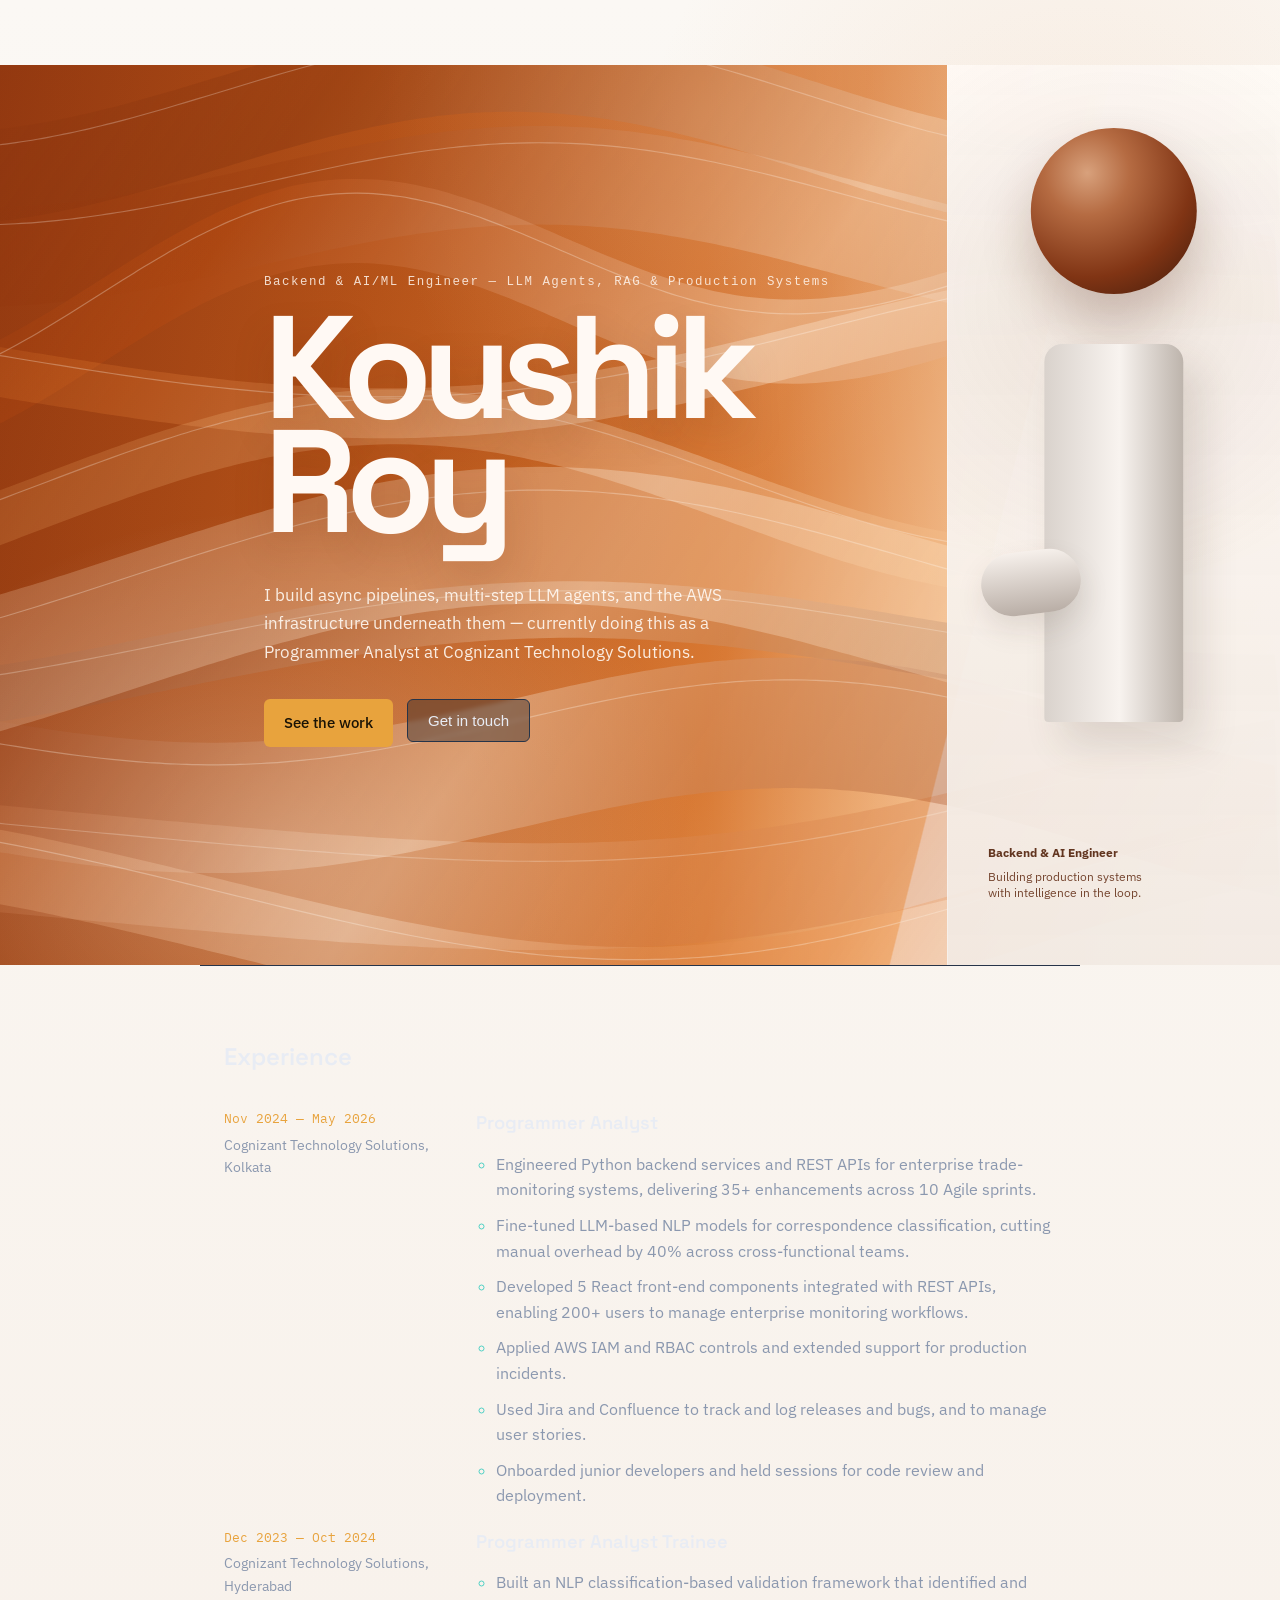
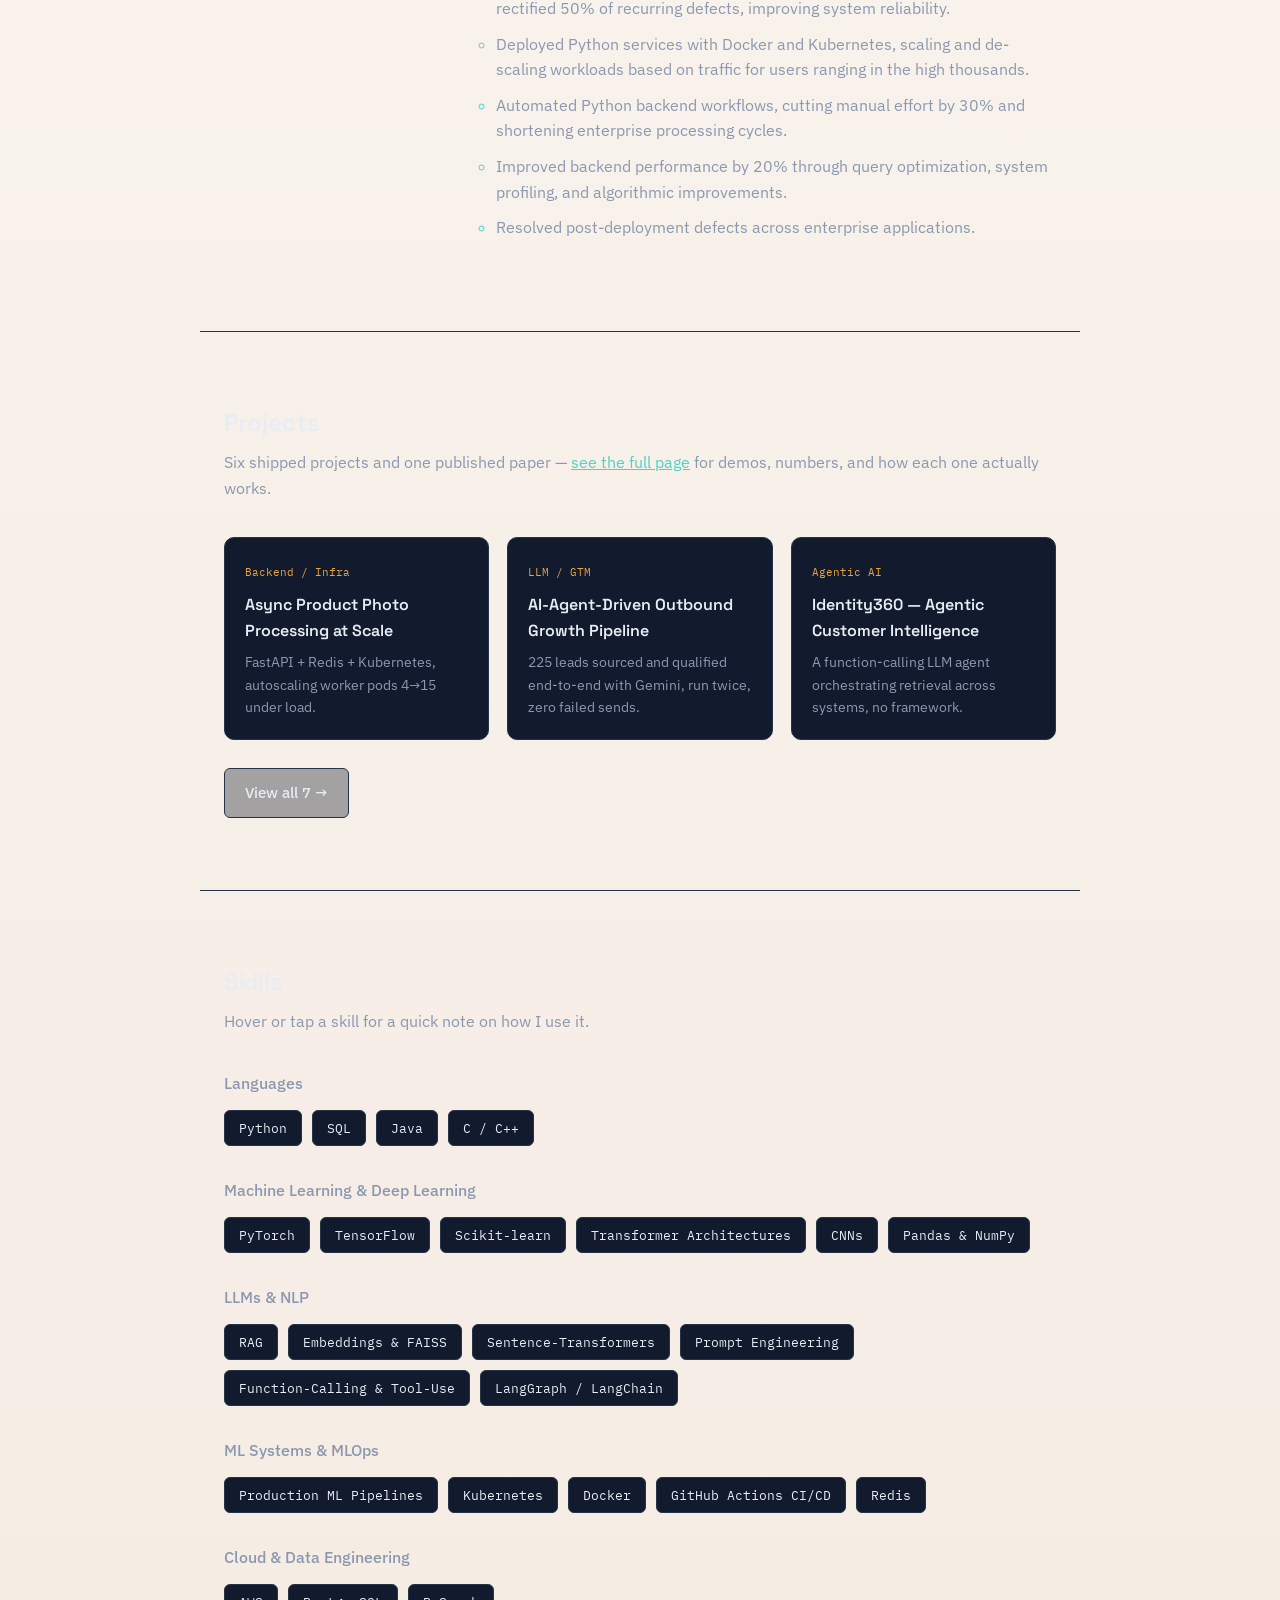
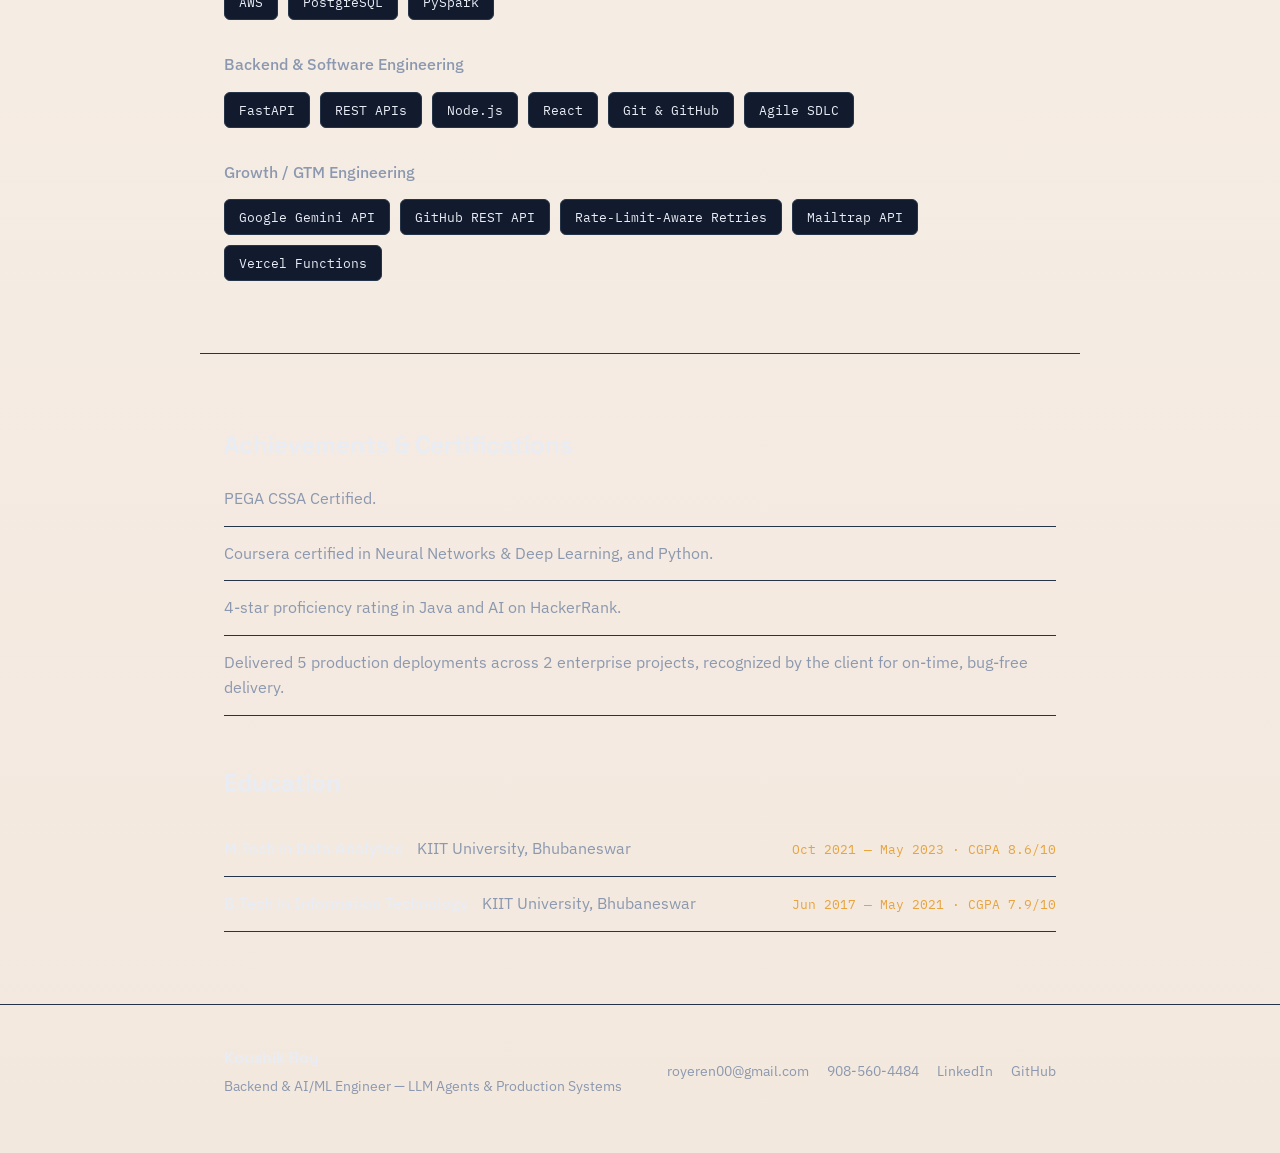
==== commit 39c51c52: "Update" ====
--- a/index.html
+++ b/index.html
@@ -34,6 +34,15 @@
   <!-- HERO -->
   <section id="top" class="hero hero--cloth cloth-host">
     <canvas class="cloth-canvas" data-density="10" aria-hidden="true"></canvas>
+    <div class="hero-editorial-art" aria-hidden="true">
+      <div class="hero-art-sphere"></div>
+      <div class="hero-art-pedestal"></div>
+      <div class="hero-art-cylinder"></div>
+      <div class="hero-art-caption">
+        <strong>Backend &amp; AI Engineer</strong>
+        <span>Building production systems<br>with intelligence in the loop.</span>
+      </div>
+    </div>
     <div class="hero-inner wrap">
       <p class="hero-kicker">Backend &amp; AI/ML Engineer — LLM Agents, RAG &amp; Production Systems</p>
       <h1 class="hero-name">Koushik<br>Roy</h1>
--- a/style.css
+++ b/style.css
@@ -774,3 +774,242 @@
 .footer-links{ display: flex; flex-wrap: wrap; gap: 18px; align-items: center; }
 .footer-links a{ color: var(--text-muted); text-decoration: none; font-size: 0.9rem; }
 .footer-links a:hover{ color: var(--teal); }
+
+
+
+/* ==========================================================
+   HERO REFINEMENT — editorial reference composition
+   ========================================================== */
+:root{
+  --silk-deep:#A33F12;
+  --silk-burnt:#BE571A;
+  --silk-orange:#D87832;
+  --silk-peach:#F0AE72;
+  --silk-cream:#F8E4D1;
+  --warm-ink:#452313;
+}
+
+body{
+  background:
+    radial-gradient(circle at 84% 5%, rgba(224,158,103,.15), transparent 28rem),
+    linear-gradient(180deg,#FBF8F4 0%,#F3E8DE 100%);
+}
+
+/* Keep the canvas visually alive. The previous soft-light treatment could
+   almost disappear against the hero gradient. */
+.hero--cloth{
+  min-height:100svh;
+  overflow:visible;
+  isolation:isolate;
+  background:
+    linear-gradient(104deg,
+      var(--silk-deep) 0%,
+      var(--silk-burnt) 28%,
+      var(--silk-orange) 58%,
+      var(--silk-peach) 74%,
+      #F3D6BE 74.1%,
+      #F8F2EC 100%);
+}
+.hero--cloth::before{
+  content:"";
+  position:absolute;
+  inset:0;
+  z-index:0;
+  pointer-events:none;
+  background:
+    radial-gradient(ellipse at 22% 88%, rgba(255,239,221,.32), transparent 31%),
+    radial-gradient(ellipse at 55% 5%, rgba(255,228,201,.17), transparent 33%),
+    linear-gradient(90deg,rgba(73,26,7,.18),transparent 55%,rgba(255,255,255,.18) 74%,rgba(255,255,255,.35) 100%);
+}
+.hero--cloth .cloth-canvas{
+  z-index:1;
+  opacity:1;
+  mix-blend-mode:normal;
+  pointer-events:none;
+}
+
+.hero-inner{
+  z-index:4;
+  width:min(100%,1180px);
+  margin:0 auto;
+  padding:clamp(100px,12vh,150px) 64px 118px;
+}
+.hero-kicker{
+  color:rgba(255,247,239,.84);
+  letter-spacing:.12em;
+  font-size:.78rem;
+  font-weight:500;
+}
+.hero-name{
+  color:#FFF9F4;
+  font-size:clamp(5.6rem,11.4vw,10.6rem);
+  line-height:.78;
+  letter-spacing:-.07em;
+  max-width:7ch;
+  margin-bottom:42px;
+  text-shadow:0 18px 42px rgba(84,31,9,.16);
+}
+.hero-sub{
+  color:rgba(255,248,242,.91);
+  max-width:50ch;
+  font-size:1.04rem;
+  line-height:1.72;
+}
+.hero-actions{ z-index:20; }
+
+/* Right-side editorial still life */
+.hero-editorial-art{
+  position:absolute;
+  z-index:3;
+  inset:0 0 0 auto;
+  width:26%;
+  min-width:330px;
+  pointer-events:none;
+  overflow:hidden;
+  background:
+    radial-gradient(circle at 50% 26%, rgba(112,61,34,.10), transparent 42%),
+    linear-gradient(180deg,rgba(255,251,247,.98),rgba(242,234,227,.92));
+  border-left:1px solid rgba(255,255,255,.32);
+}
+.hero-art-sphere{
+  position:absolute;
+  width:clamp(160px,13vw,250px);
+  aspect-ratio:1;
+  top:7%;
+  left:50%;
+  transform:translateX(-50%);
+  border-radius:50%;
+  background:
+    radial-gradient(circle at 34% 27%, #D8A17C 0%, #B56B42 26%, #803414 64%, #3D1A0B 100%);
+  box-shadow:0 26px 50px rgba(77,32,12,.23);
+}
+.hero-art-pedestal{
+  position:absolute;
+  width:42%;
+  height:42%;
+  top:31%;
+  left:50%;
+  transform:translateX(-50%);
+  border-radius:18px 18px 4px 4px;
+  background:linear-gradient(90deg,#D9D2CC,#F8F3EF 54%,#BDB4AC);
+  box-shadow:18px 22px 38px rgba(75,57,45,.14);
+}
+.hero-art-cylinder{
+  position:absolute;
+  width:30%;
+  height:7%;
+  left:10%;
+  top:54%;
+  border-radius:999px;
+  transform:rotate(-7deg);
+  background:linear-gradient(180deg,#F6F0EB,#B9AEA6);
+  box-shadow:0 14px 28px rgba(78,61,47,.13);
+}
+.hero-art-caption{
+  position:absolute;
+  left:12%;
+  right:12%;
+  bottom:7%;
+  display:flex;
+  flex-direction:column;
+  gap:7px;
+  color:#75452F;
+  font-size:.72rem;
+  line-height:1.45;
+}
+.hero-art-caption strong{
+  color:#62351F;
+  font-size:.76rem;
+}
+
+/* Contact popover: it must be allowed outside the hero and reveal fluidly. */
+.contact-trigger-wrap{
+  position:relative;
+  z-index:100;
+}
+.contact-menu{
+  position:absolute;
+  top:auto;
+  bottom:calc(100% + 14px);
+  left:0;
+  min-width:290px;
+  max-height:0;
+  padding:0 10px;
+  overflow:hidden;
+  opacity:0;
+  visibility:hidden;
+  transform:translateY(14px) scale(.985);
+  transform-origin:bottom left;
+  clip-path:inset(100% 0 0 0 round 14px);
+  transition:
+    max-height 460ms cubic-bezier(.2,.85,.2,1),
+    padding 460ms cubic-bezier(.2,.85,.2,1),
+    opacity 220ms ease,
+    transform 460ms cubic-bezier(.2,.85,.2,1),
+    clip-path 460ms cubic-bezier(.2,.85,.2,1),
+    visibility 0s linear 460ms;
+  z-index:1000;
+  background:rgba(255,250,245,.98);
+  border:1px solid rgba(125,72,42,.18);
+  border-radius:14px;
+  box-shadow:0 24px 70px rgba(75,34,15,.22);
+  backdrop-filter:blur(18px);
+}
+.contact-menu.is-open{
+  max-height:420px;
+  padding:10px;
+  opacity:1;
+  visibility:visible;
+  transform:translateY(0) scale(1);
+  clip-path:inset(0 0 0 0 round 14px);
+  transition-delay:0s;
+}
+.contact-menu[hidden]{ display:block; }
+.contact-menu[hidden]:not(.is-open){
+  pointer-events:none;
+}
+.contact-option{
+  padding:14px 14px;
+  border-radius:10px;
+  color:var(--warm-ink);
+  transform:translateY(12px);
+  opacity:0;
+  transition:transform 320ms cubic-bezier(.2,.8,.2,1), opacity 250ms ease, background 180ms ease;
+}
+.contact-menu.is-open .contact-option{
+  transform:translateY(0);
+  opacity:1;
+}
+.contact-menu.is-open .contact-option:nth-child(1){transition-delay:90ms;}
+.contact-menu.is-open .contact-option:nth-child(2){transition-delay:150ms;}
+.contact-menu.is-open .contact-option:nth-child(3){transition-delay:210ms;}
+.contact-option:hover{background:rgba(184,93,36,.08);}
+.contact-option-sub{color:#896C5A;}
+
+@media (max-width:980px){
+  .hero-editorial-art{width:23%;min-width:250px;}
+  .hero-inner{padding-left:40px;padding-right:40px;}
+}
+@media (max-width:780px){
+  .hero-editorial-art{display:none;}
+  .hero--cloth{
+    background:linear-gradient(120deg,var(--silk-deep),var(--silk-orange) 58%,var(--silk-peach));
+  }
+  .hero-inner{padding:100px 24px 88px;}
+  .hero-name{font-size:clamp(4.8rem,20vw,8rem);}
+  .contact-menu{
+    position:fixed;
+    left:18px;
+    right:18px;
+    bottom:18px;
+    min-width:0;
+    transform:translateY(20px) scale(.99);
+    transform-origin:bottom center;
+  }
+}
+
+/* Make the rest of the warm system slightly more editorial. */
+.site-header{
+  background:rgba(252,248,243,.88);
+}
+
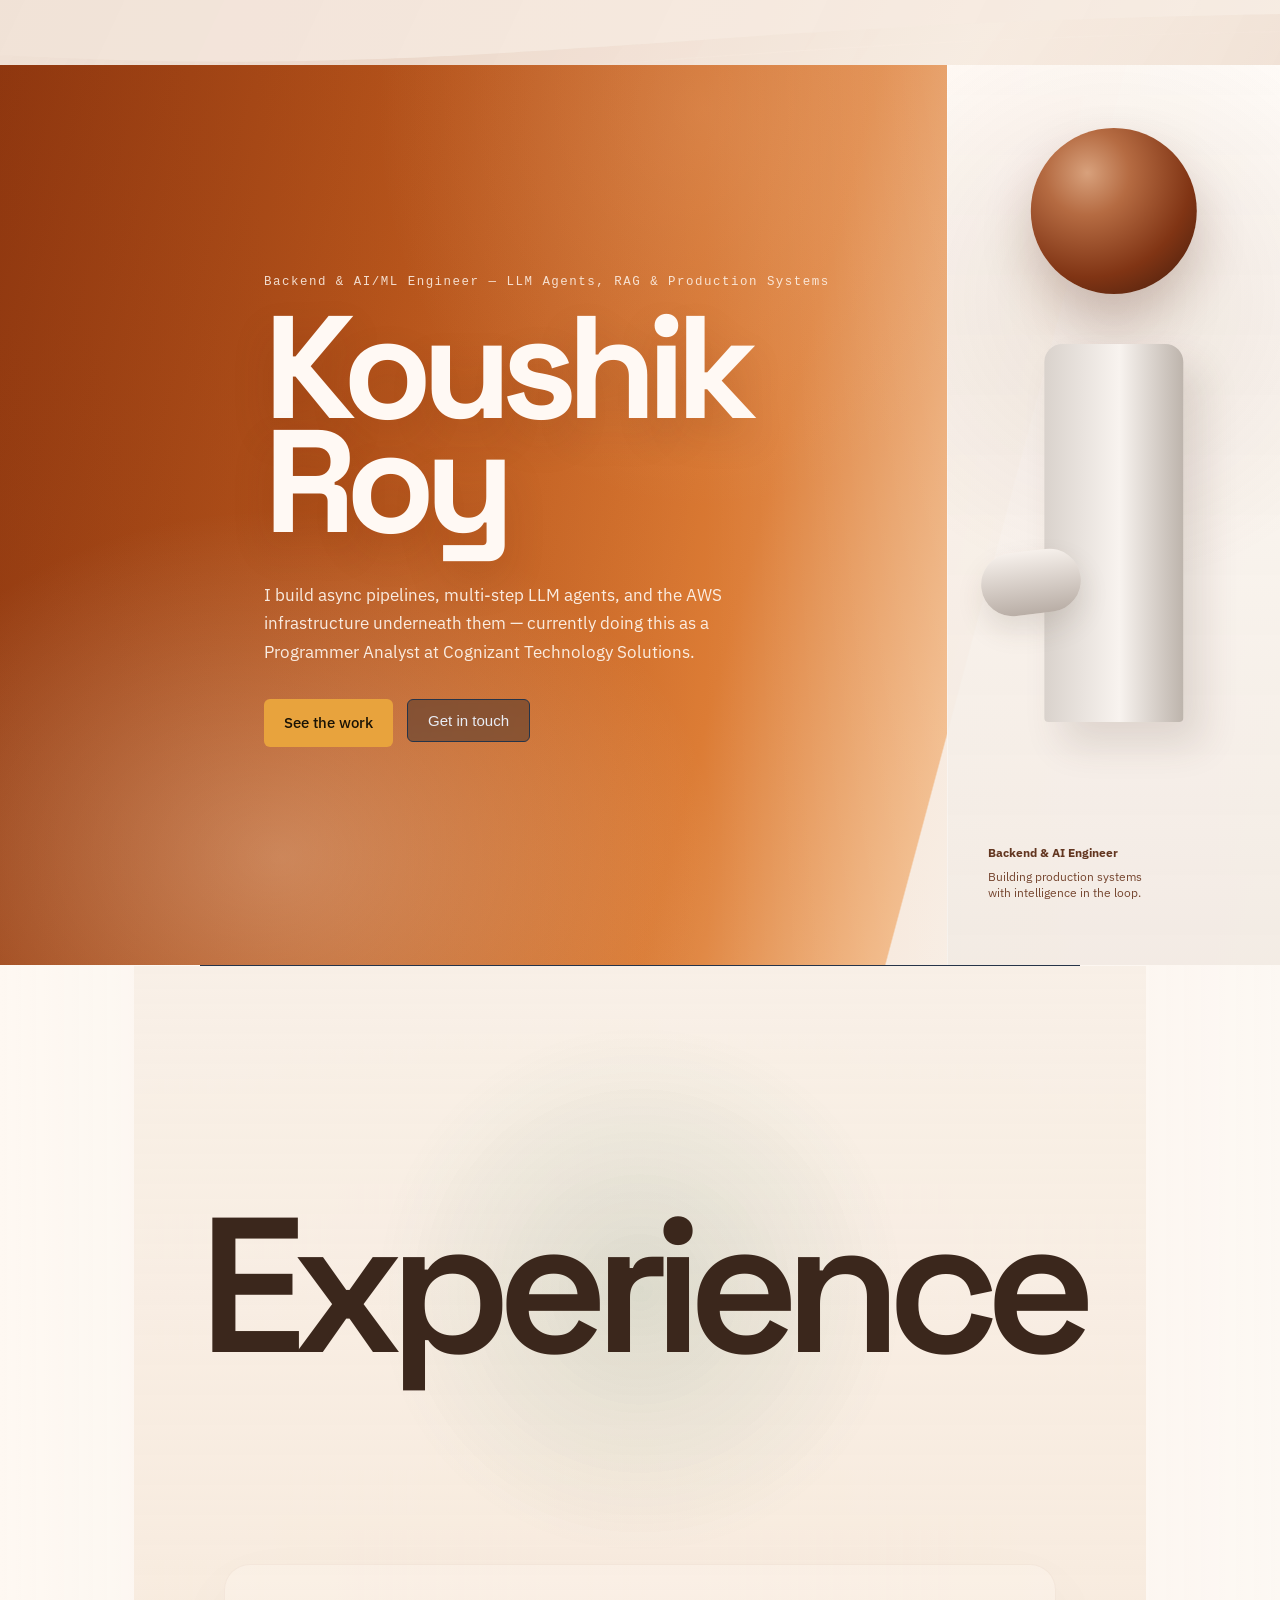
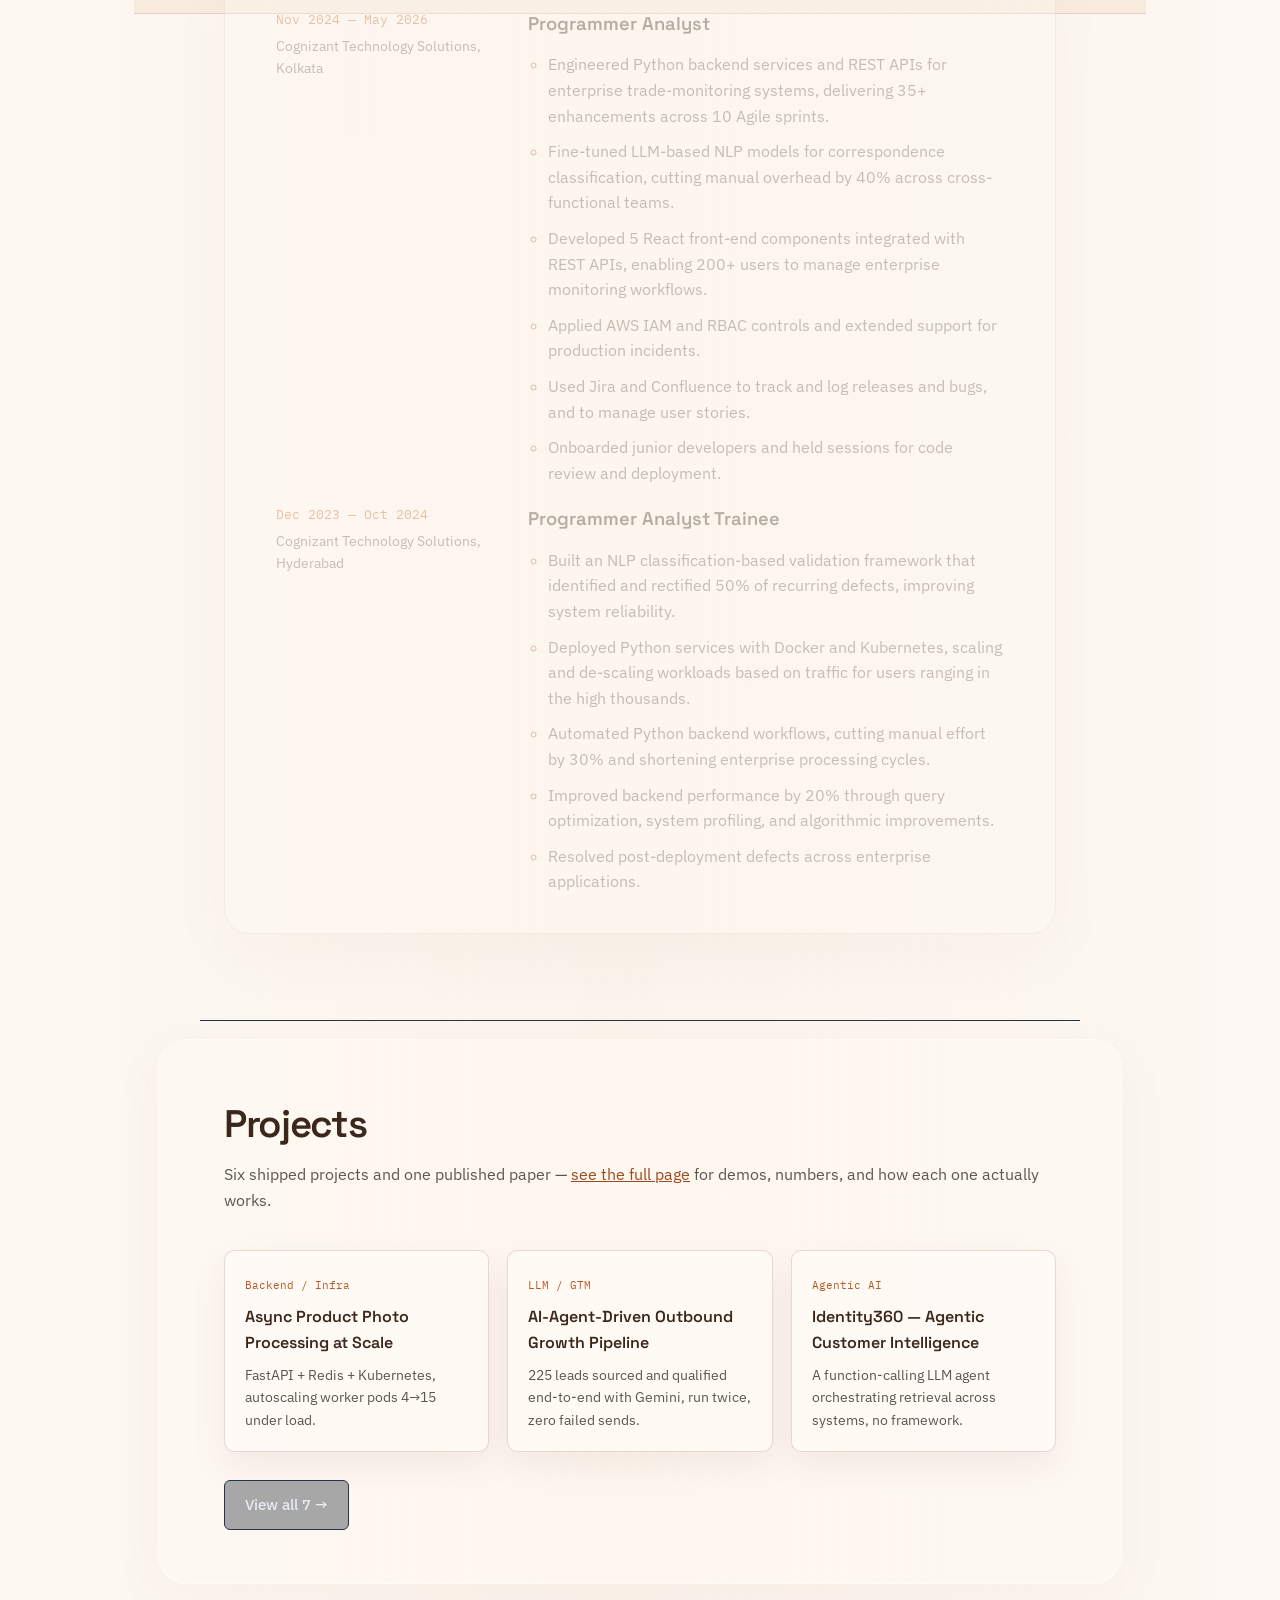
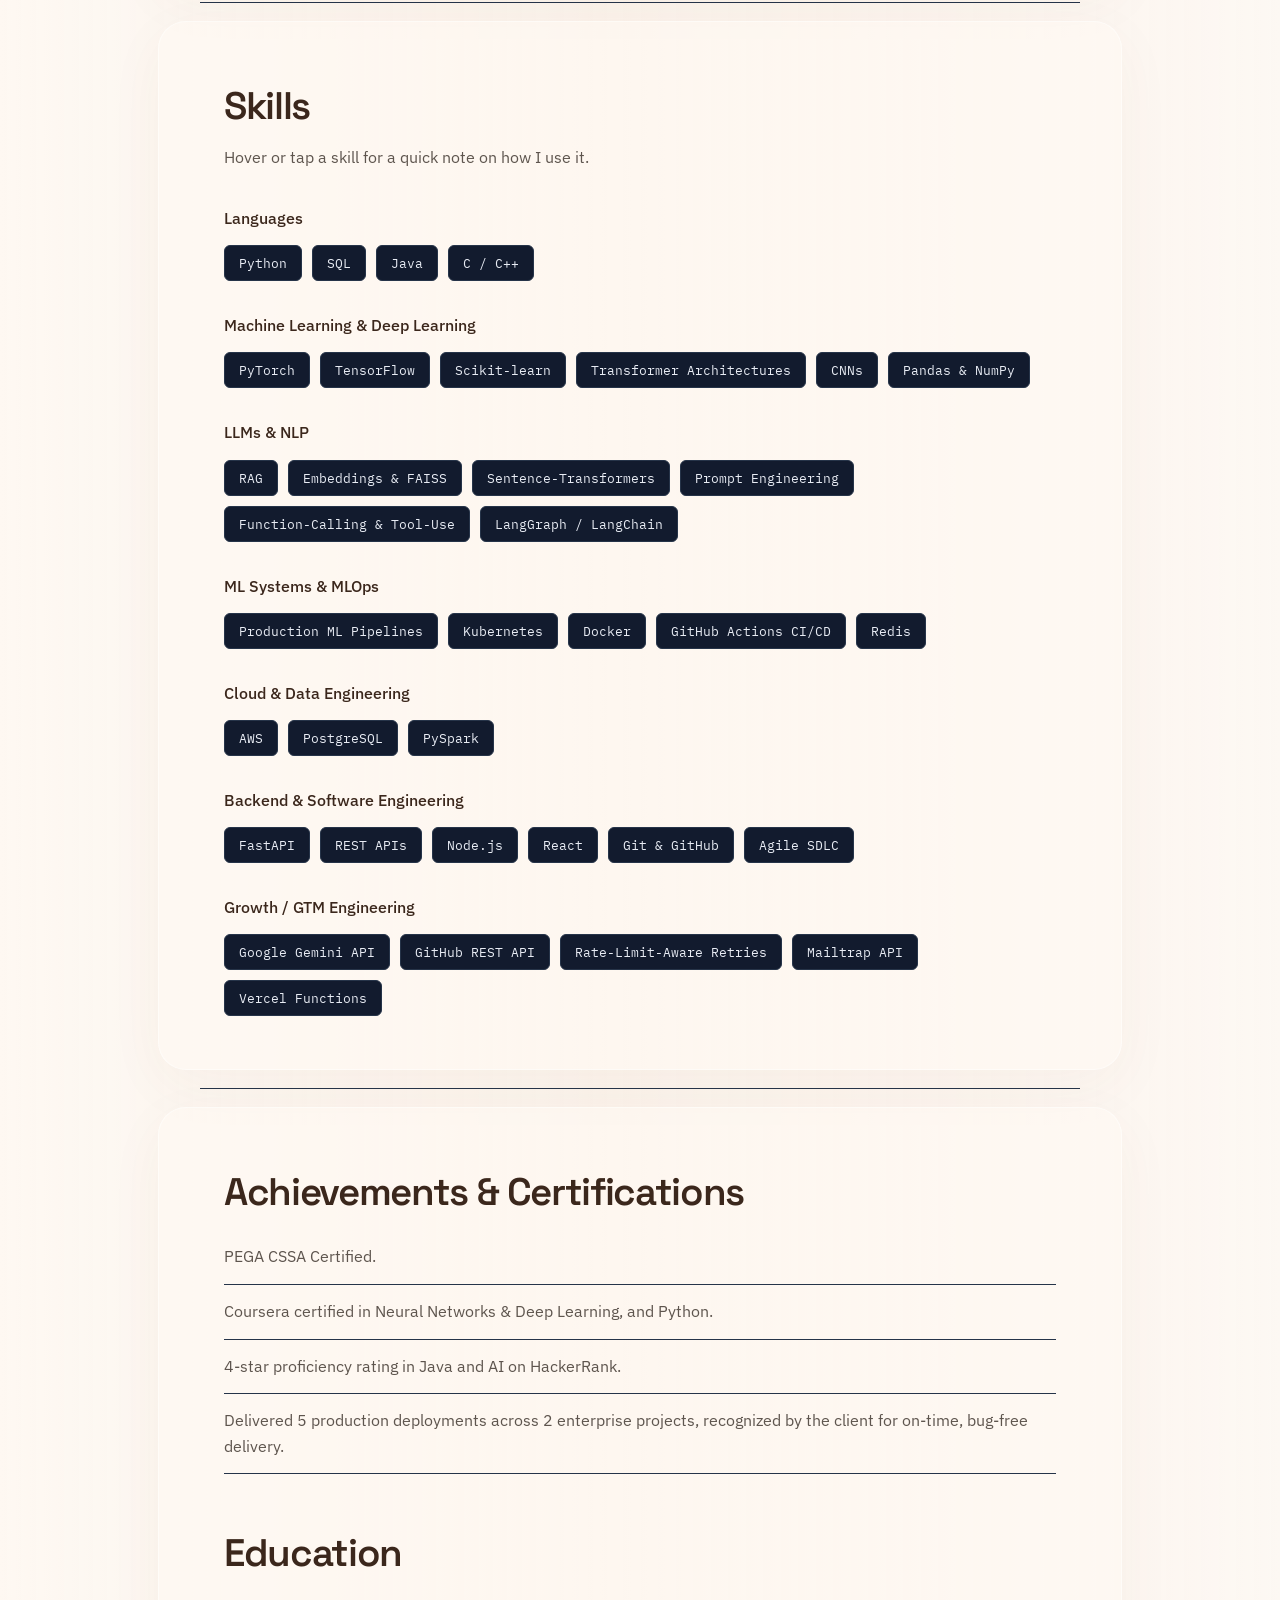
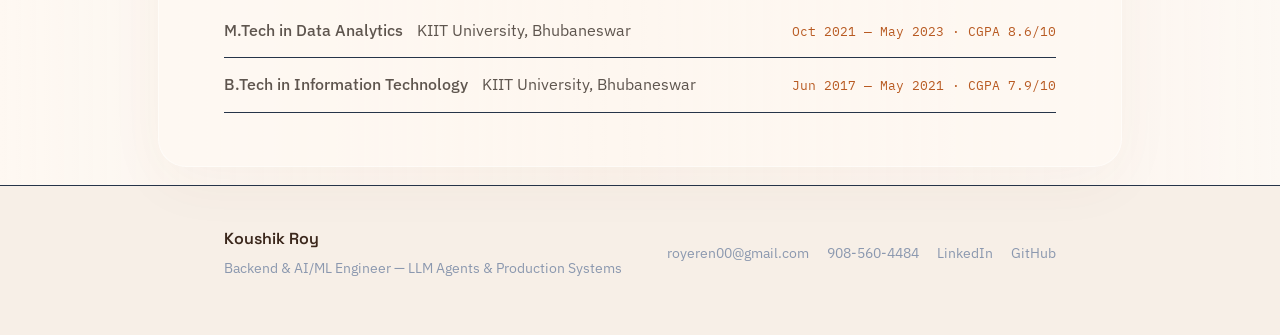
==== commit c249c29f: "Update" ====
--- a/index.html
+++ b/index.html
@@ -12,6 +12,7 @@
 <link rel="stylesheet" href="style.css">
 </head>
 <body>
+<canvas id="site-silk-canvas" aria-hidden="true"></canvas>
 
 <a class="skip-link" href="#main">Skip to content</a>
 
@@ -73,8 +74,14 @@
   </section>
 
   <!-- EXPERIENCE -->
-  <section id="experience" class="section wrap">
-    <h2>Experience</h2>
+  <section id="experience" class="section wrap experience-section">
+    <div class="experience-reveal" aria-hidden="true">
+      <canvas id="experience-matrix-canvas"></canvas>
+      <h2 class="experience-display-title">Experience</h2>
+    </div>
+    <div class="experience-content">
+
+    
     <ol class="timeline">
 
       <li class="timeline-item">
@@ -113,6 +120,8 @@
       </li>
 
     </ol>
+  
+    </div>
   </section>
 
   <!-- PROJECTS TEASER -->
--- a/style.css
+++ b/style.css
@@ -1013,3 +1013,241 @@
   background:rgba(252,248,243,.88);
 }
 
+
+
+/* ==========================================================
+   V3 — GLOBAL SILK / HIGH-CONTRAST EDITORIAL SYSTEM
+   ========================================================== */
+html{
+  scroll-behavior:smooth;
+  background:#F7EFE7;
+}
+body{
+  min-height:100%;
+  background:transparent;
+  color:#3B271C;
+  overflow-x:hidden;
+  -webkit-font-smoothing:antialiased;
+  text-rendering:optimizeLegibility;
+}
+
+/* One lightweight canvas powers the entire page. */
+#site-silk-canvas{
+  position:fixed;
+  inset:0;
+  width:100vw;
+  height:100vh;
+  z-index:-2;
+  pointer-events:none;
+  opacity:.48;
+  background:
+    linear-gradient(115deg, rgba(164,63,15,.15), rgba(229,126,54,.09) 44%, rgba(249,221,196,.16));
+}
+
+/* Warm paper sits over the silk so every section stays readable. */
+main,
+.site-footer{
+  position:relative;
+  z-index:1;
+}
+main::before{
+  content:"";
+  position:absolute;
+  inset:0;
+  z-index:-1;
+  background:
+    linear-gradient(90deg,rgba(255,250,245,.80),rgba(255,247,239,.63) 48%,rgba(255,250,246,.78));
+  pointer-events:none;
+}
+.site-header{
+  background:rgba(255,249,243,.90) !important;
+}
+
+/* The hero remains fully saturated, while the silk canvas still runs globally. */
+.hero--cloth{
+  background:
+    linear-gradient(105deg,
+      #9E3D11 0%,
+      #BF591D 30%,
+      #DC7C35 58%,
+      #F0B27B 74%,
+      #F6E7DA 74.1%,
+      #FBF8F4 100%) !important;
+}
+
+/* ----------------------------------------------------------------
+   READABILITY: no more low-contrast pale headings or inverse cards.
+   ---------------------------------------------------------------- */
+.section,
+.section p,
+.timeline-body,
+.timeline-place,
+.timeline-body li,
+.achievements-list li,
+.education-list li,
+.edu-school,
+.project-teaser-card p{
+  color:#5E554E !important;
+}
+.section h2,
+.section h3,
+.timeline-body h3,
+.education-heading,
+.footer-name{
+  color:#3B271C !important;
+  text-shadow:none !important;
+}
+.section h2{
+  font-size:clamp(2rem,3vw,3rem);
+  letter-spacing:-.035em;
+}
+.section-lede{ color:#695B50 !important; }
+.section a:not(.btn){ color:#9A4A1E !important; }
+
+.project-teaser-card,
+.project-card,
+.project-full,
+.project-full-demo,
+.connect-card,
+.photo-tile{
+  background:rgba(255,250,245,.88) !important;
+  border-color:rgba(123,68,36,.18) !important;
+  color:#3B271C !important;
+  box-shadow:0 14px 36px rgba(102,55,28,.08) !important;
+}
+.project-teaser-card:hover,
+.project-card:hover{
+  background:#FFF8F1 !important;
+  border-color:rgba(184,83,28,.55) !important;
+  transform:translateY(-4px);
+}
+.project-teaser-card h3,
+.project-card h3{
+  color:#3B271C !important;
+}
+.project-teaser-tag,
+.project-full-tag,
+.timeline-date,
+.edu-when{
+  color:#B85A22 !important;
+}
+.timeline-body li::marker{ color:#A34C1C !important; }
+
+/* Stronger section surfaces so text never disappears into the silk. */
+.section{
+  position:relative;
+  isolation:isolate;
+}
+.section:not(.experience-section)::before{
+  content:"";
+  position:absolute;
+  inset:18px -42px;
+  z-index:-1;
+  border-radius:28px;
+  background:rgba(255,249,243,.52);
+  border:1px solid rgba(255,255,255,.42);
+  box-shadow:0 16px 60px rgba(116,67,35,.045);
+}
+
+/* ----------------------------------------------------------------
+   EXPERIENCE — big title -> Matrix-style numerical disintegration.
+   ---------------------------------------------------------------- */
+.experience-section{
+  min-height:150vh;
+  padding-top:0;
+  padding-bottom:120px;
+  position:relative;
+}
+.experience-reveal{
+  position:sticky;
+  top:0;
+  height:72vh;
+  min-height:520px;
+  margin:0 -7vw 36px;
+  overflow:hidden;
+  display:grid;
+  place-items:center;
+  isolation:isolate;
+  background:
+    radial-gradient(circle at 50% 50%, rgba(18,83,44,.12), transparent 44%),
+    linear-gradient(180deg, rgba(248,239,230,.97), rgba(246,232,218,.80));
+  border-bottom:1px solid rgba(151,74,28,.18);
+}
+#experience-matrix-canvas{
+  position:absolute;
+  inset:0;
+  width:100%;
+  height:100%;
+  z-index:0;
+  opacity:0;
+  transition:opacity .18s linear;
+}
+.experience-display-title{
+  position:relative;
+  z-index:1;
+  margin:0;
+  color:#3D2417 !important;
+  font-size:clamp(4.8rem,15vw,14rem) !important;
+  line-height:.82;
+  letter-spacing:-.08em;
+  will-change:transform, opacity, filter, letter-spacing;
+  text-shadow:0 24px 70px rgba(104,48,16,.16);
+  transition:none;
+}
+.experience-section.is-matrixing #experience-matrix-canvas{
+  opacity:1;
+}
+.experience-content{
+  position:relative;
+  z-index:3;
+  margin-top:-120px;
+  padding:44px clamp(18px,4vw,54px) 20px;
+  border-radius:26px;
+  background:rgba(255,249,243,.90);
+  border:1px solid rgba(140,78,41,.16);
+  box-shadow:0 24px 70px rgba(92,47,22,.10);
+  will-change:transform, opacity;
+}
+.experience-content .timeline{
+  margin-top:0;
+}
+.experience-section.is-revealed .experience-content{
+  box-shadow:0 28px 76px rgba(92,47,22,.12);
+}
+
+/* Smooth animation performance. */
+.cloth-canvas{
+  opacity:.78 !important;
+}
+@media (prefers-reduced-motion: reduce){
+  html{scroll-behavior:auto;}
+  #site-silk-canvas{display:none;}
+  .experience-reveal{min-height:280px;height:38vh;}
+}
+
+/* ----------------------------------------------------------------
+   Keep the global silk visible without sacrificing contrast.
+   ---------------------------------------------------------------- */
+.projects-intro,
+.beyond-intro{
+  background:linear-gradient(118deg,#A54213 0%,#C86222 48%,#EAA269 100%) !important;
+}
+.projects-intro h1,
+.beyond-intro h1{color:#FFF9F4 !important;}
+
+@media (max-width:900px){
+  .section:not(.experience-section)::before{
+    inset:12px -16px;
+    border-radius:20px;
+  }
+  .experience-reveal{
+    margin-left:-18px;
+    margin-right:-18px;
+    min-height:460px;
+  }
+  .experience-content{
+    margin-top:-72px;
+    padding:28px 20px;
+  }
+}
+
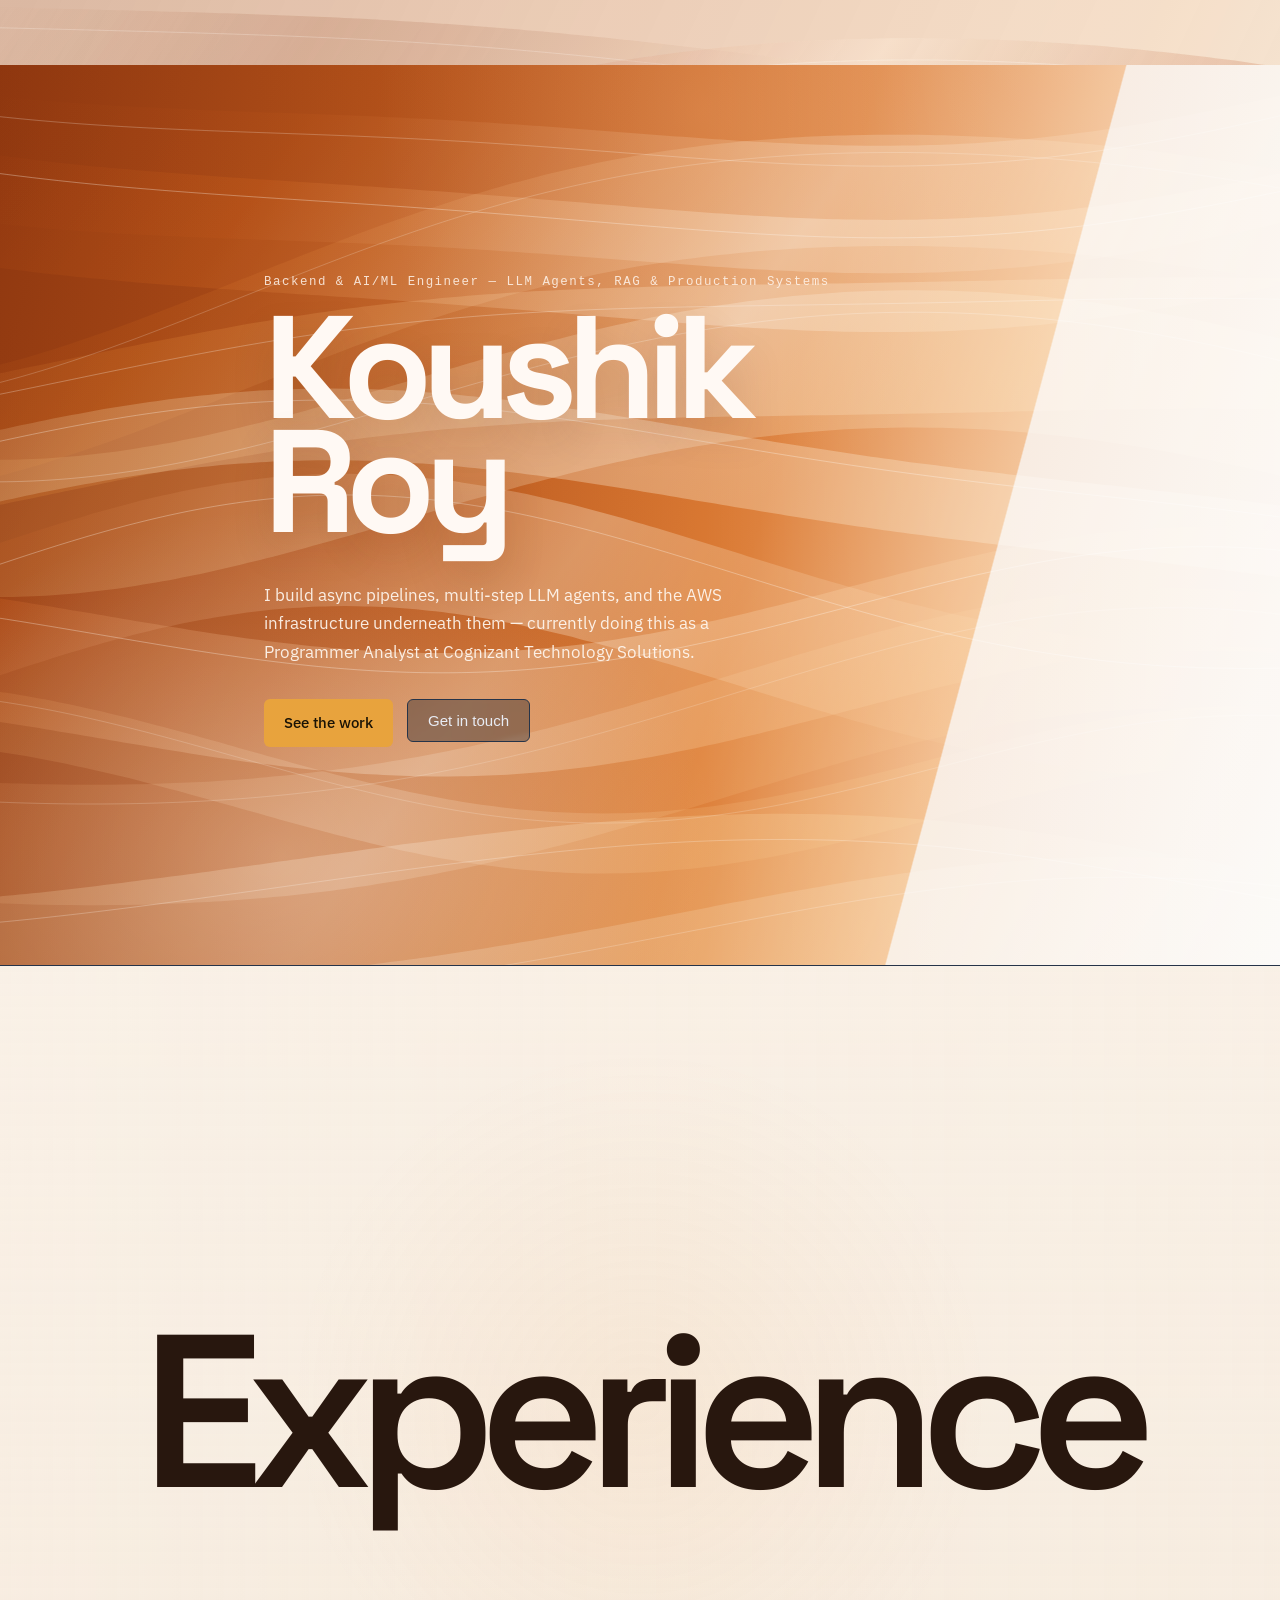
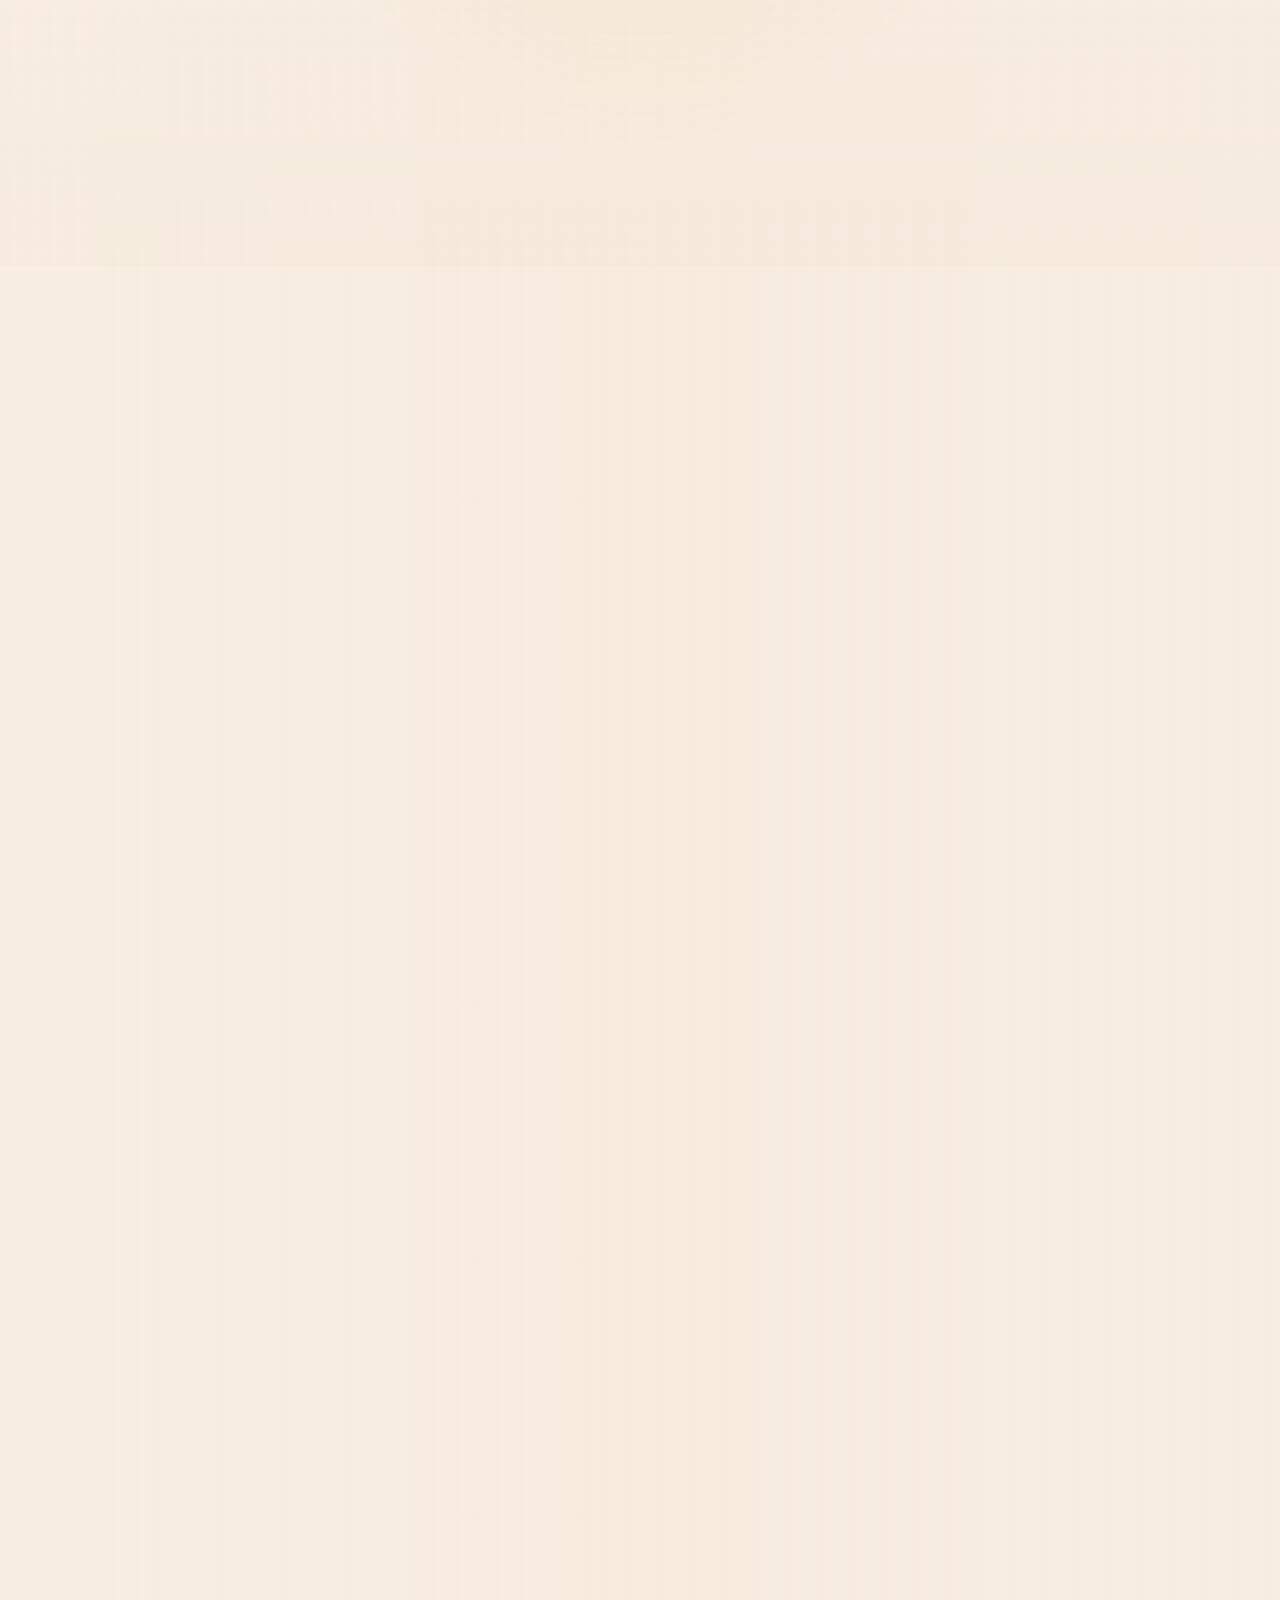
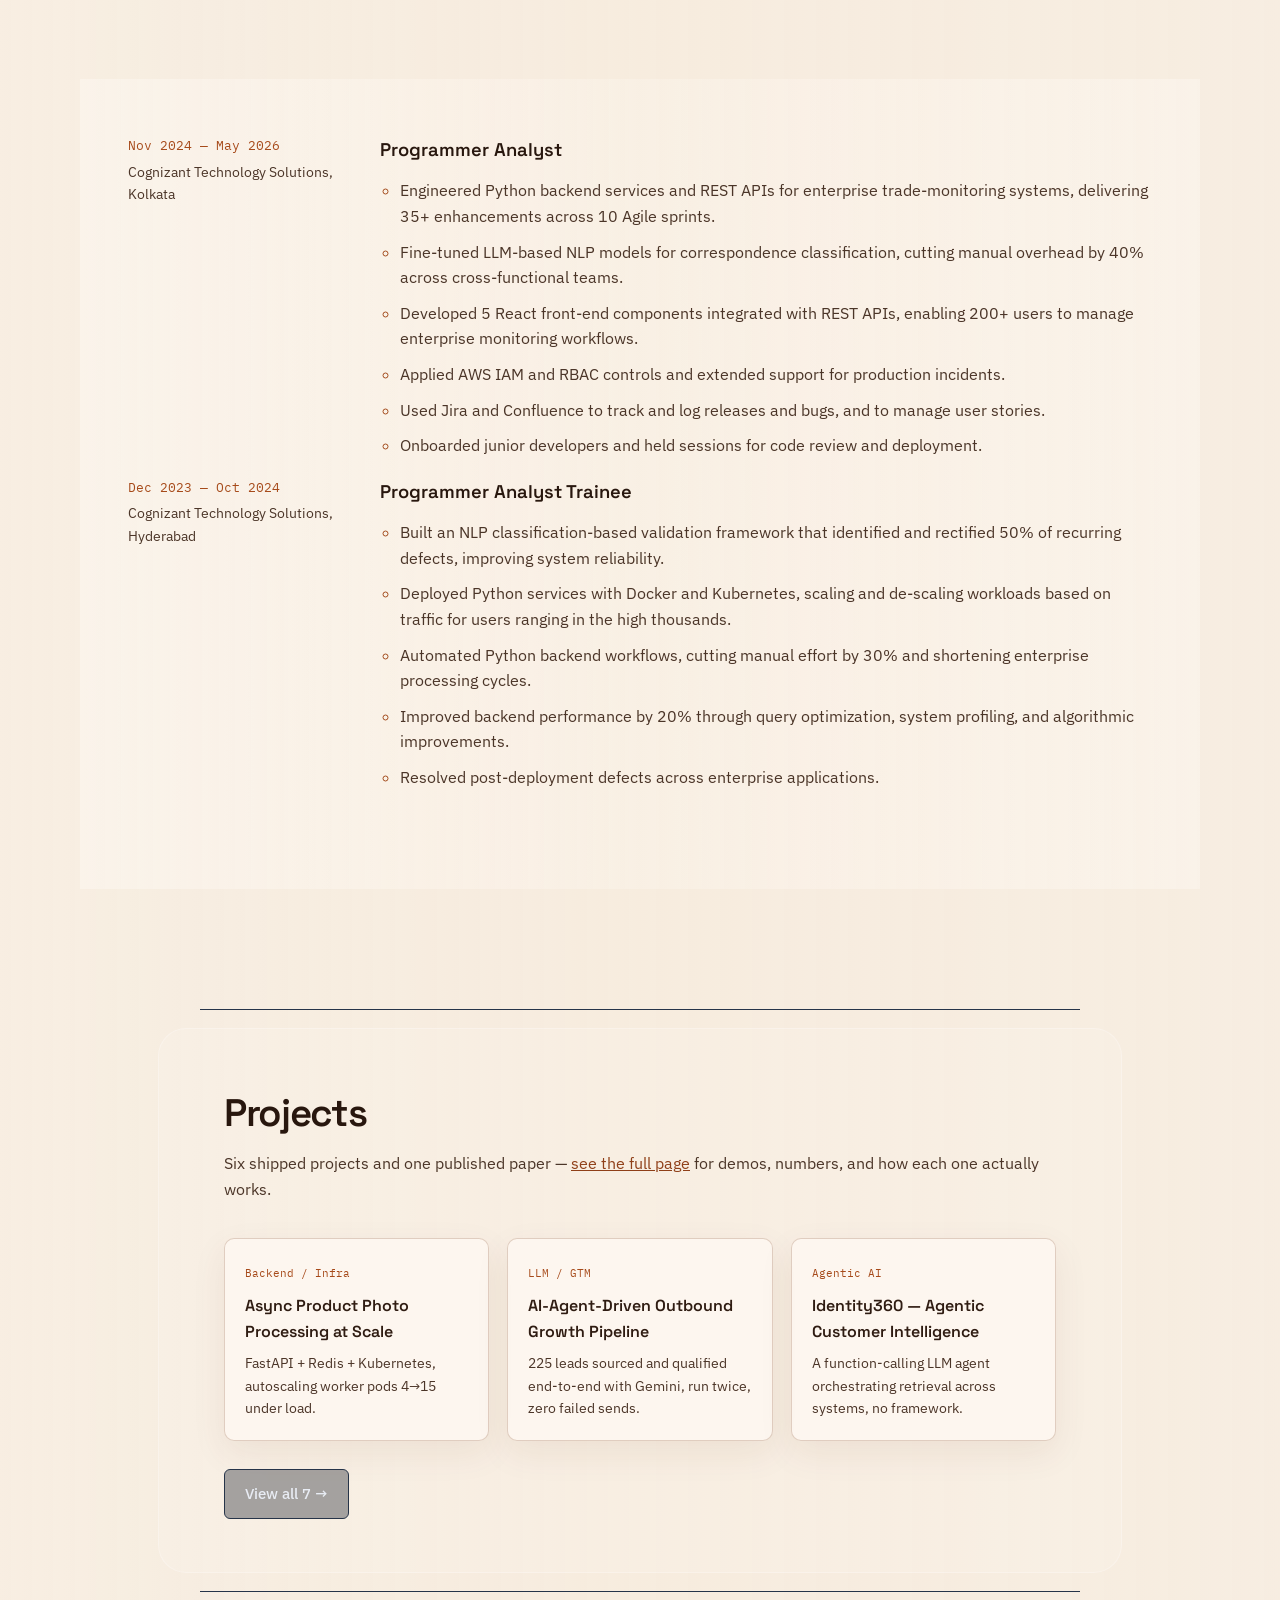
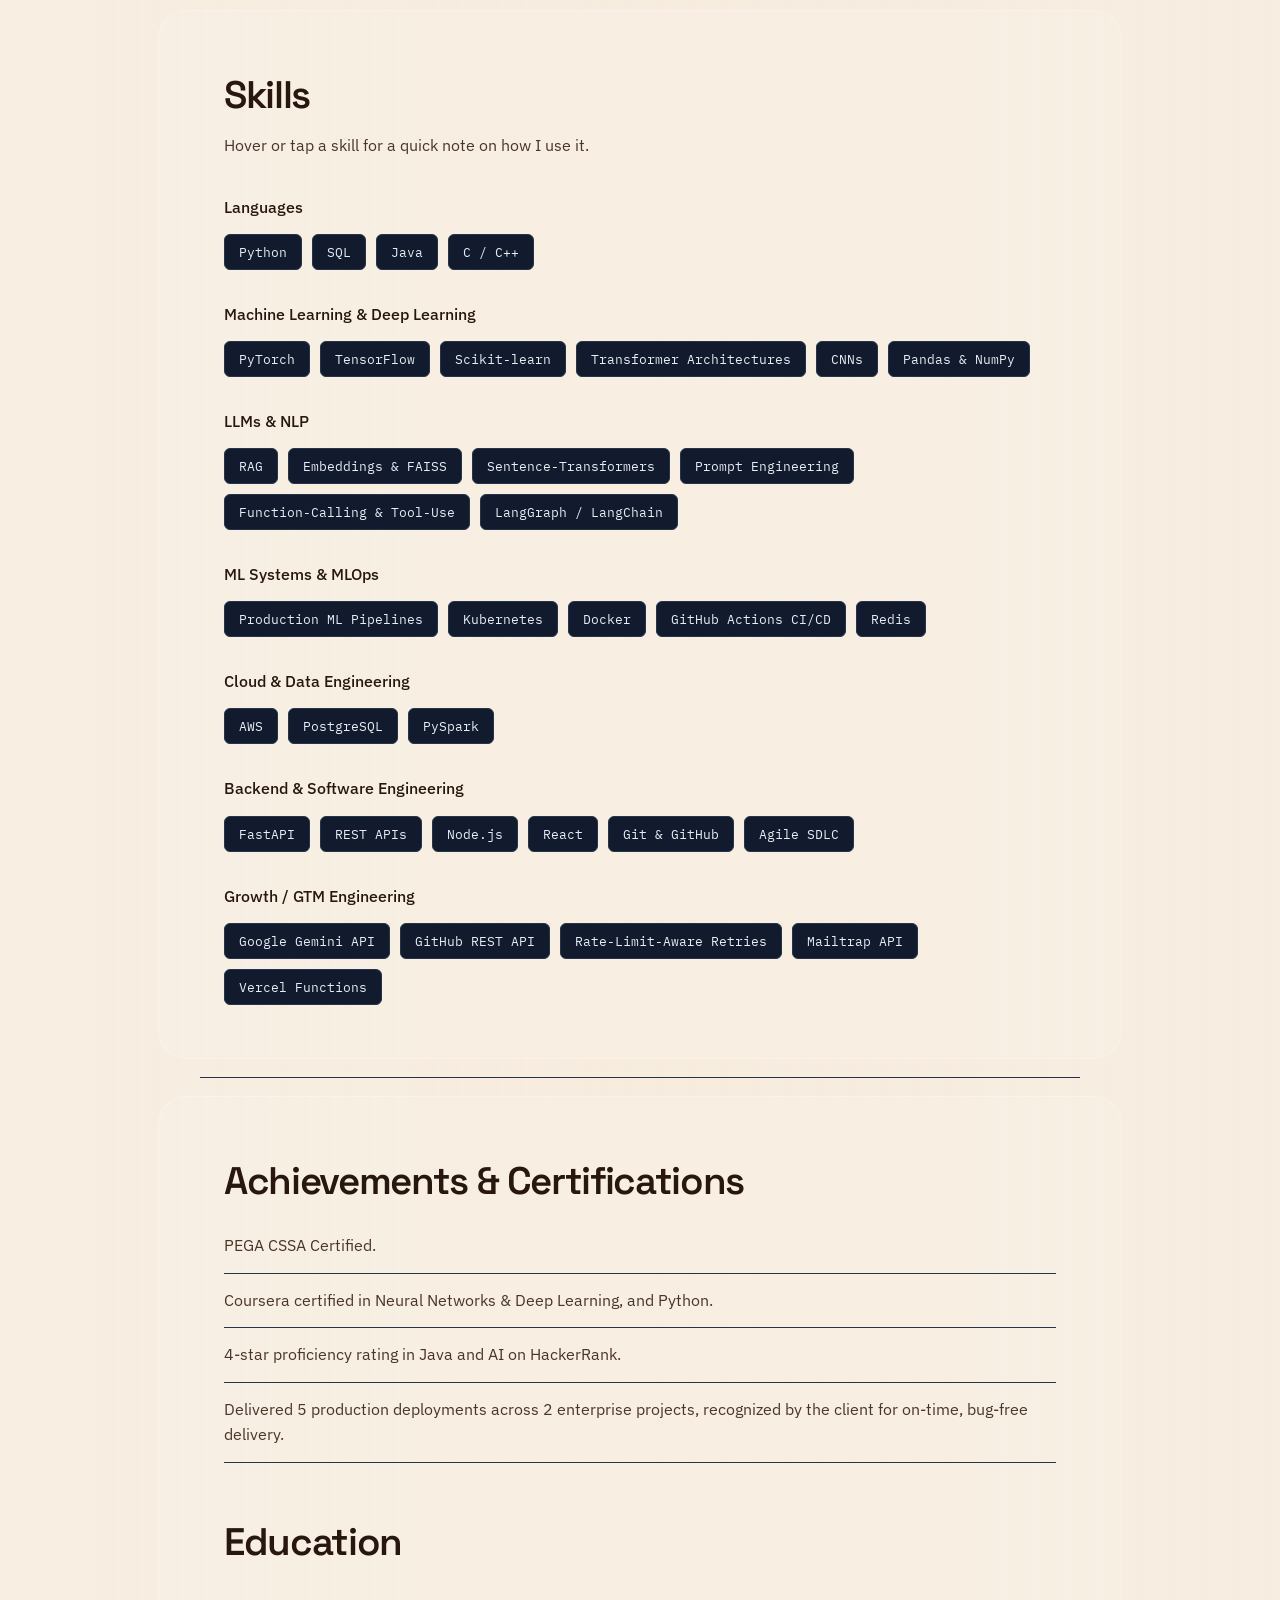
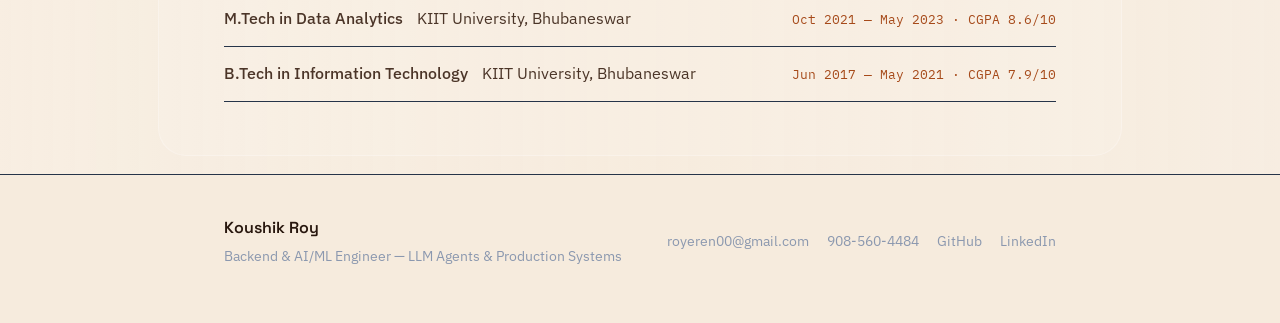
==== commit 79afc9df: "Update new" ====
--- a/index.html
+++ b/index.html
@@ -20,10 +20,6 @@
   <div class="wrap header-inner">
     <a class="wordmark" href="#top">KR</a>
     <nav class="site-nav" aria-label="Primary">
-      <a href="#experience">Experience</a>
-      <a href="projects.html">Projects</a>
-      <a href="#skills">Skills</a>
-      <a href="#achievements">Achievements</a>
       <a href="beyond.html">Beyond</a>
       <a href="connect.html">Connect</a>
     </nav>
@@ -274,8 +270,8 @@
     <div class="footer-links">
       <a href="mailto:royeren00@gmail.com">royeren00@gmail.com</a>
       <a href="tel:9085604484">908-560-4484</a>
+      <a href="https://github.com/RoyKoushik-crowned" target="_blank" rel="noopener">GitHub</a>
       <a href="https://www.linkedin.com/in/-roykoushik" target="_blank" rel="noopener">LinkedIn</a>
-      <a href="https://github.com/RoyKoushik-crowned" target="_blank" rel="noopener">GitHub</a>
     </div>
   </div>
 </footer>
--- a/style.css
+++ b/style.css
@@ -1251,3 +1251,574 @@
   }
 }
 
+
+
+/* ==========================================================
+   V4 — GLOBAL SILK + EDGE-TO-EDGE EXPERIENCE SEQUENCE
+   ========================================================== */
+
+/* The silk must be visible on EVERY page, not hidden behind a paper layer. */
+body{
+  background:#F6EBDD !important;
+}
+#site-silk-canvas{
+  z-index:0 !important;
+  opacity:.92 !important;
+  mix-blend-mode:normal !important;
+  background:
+    linear-gradient(115deg,
+      rgba(150,54,11,.30),
+      rgba(201,84,23,.20) 38%,
+      rgba(239,150,82,.15) 68%,
+      rgba(249,224,201,.22));
+}
+
+/* All page content floats above the silk with only a very light readability veil. */
+.site-header,
+main,
+.site-footer{
+  position:relative;
+  z-index:2;
+}
+main::before{
+  background:
+    linear-gradient(90deg,
+      rgba(255,250,245,.22),
+      rgba(255,247,239,.10) 50%,
+      rgba(255,250,246,.18)) !important;
+  backdrop-filter:none !important;
+}
+
+/* Remove the opaque section windows that were suppressing the global animation. */
+.section:not(.experience-section)::before{
+  background:rgba(255,249,243,.18) !important;
+  border-color:rgba(255,255,255,.24) !important;
+  box-shadow:none !important;
+}
+
+/* Global readable editorial typography over the moving silk. */
+.section,
+.section p,
+.timeline-body,
+.timeline-place,
+.timeline-body li,
+.achievements-list li,
+.education-list li,
+.edu-school,
+.project-teaser-card p{
+  color:#4B3528 !important;
+}
+.section h2,
+.section h3,
+.timeline-body h3,
+.education-heading,
+.footer-name{
+  color:#28170E !important;
+}
+.section-lede{color:#5D4739 !important;}
+.section a:not(.btn){color:#8F3F18 !important;}
+
+/* Hero remains vivid and gets its own silk animation layer again. */
+.hero--cloth .cloth-canvas{
+  display:block !important;
+  z-index:2 !important;
+  opacity:.92 !important;
+  mix-blend-mode:screen !important;
+}
+.hero--cloth .hero-inner,
+.hero--cloth .hero-editorial-art{
+  position:relative;
+  z-index:4;
+}
+
+/* ==========================================================
+   EXPERIENCE — full viewport / edge-to-edge, no card/window.
+   ========================================================== */
+.experience-section{
+  width:100vw !important;
+  max-width:none !important;
+  margin-left:calc(50% - 50vw) !important;
+  margin-right:calc(50% - 50vw) !important;
+  padding:0 0 120px !important;
+  min-height:245vh !important;
+  background:transparent !important;
+}
+
+/* Sticky stage stays visible for roughly five wheel-scroll lengths after hero. */
+.experience-reveal{
+  position:sticky !important;
+  top:0 !important;
+  width:100vw !important;
+  height:100vh !important;
+  min-height:100vh !important;
+  margin:0 !important;
+  display:grid !important;
+  place-items:center !important;
+  overflow:hidden !important;
+  background:
+    radial-gradient(circle at 50% 48%, rgba(239,188,141,.14), transparent 44%),
+    linear-gradient(180deg,
+      rgba(251,244,236,.48),
+      rgba(244,226,209,.18)) !important;
+  border:0 !important;
+  border-radius:0 !important;
+  box-shadow:none !important;
+}
+
+#experience-matrix-canvas{
+  position:absolute !important;
+  inset:0 !important;
+  width:100vw !important;
+  height:100vh !important;
+  z-index:1 !important;
+}
+
+.experience-display-title{
+  position:relative !important;
+  z-index:2 !important;
+  display:block !important;
+  color:#2B180E !important;
+  font-size:clamp(6rem,17vw,18rem) !important;
+  opacity:1 !important;
+  white-space:nowrap !important;
+  text-align:center !important;
+}
+
+/* Actual timeline returns to the global silk field after the disintegration. */
+.experience-content{
+  position:relative !important;
+  z-index:5 !important;
+  width:min(1120px,calc(100vw - 64px)) !important;
+  margin:-2vh auto 0 !important;
+  padding:56px 48px 80px !important;
+  border:0 !important;
+  border-radius:0 !important;
+  background:rgba(255,248,240,.16) !important;
+  box-shadow:none !important;
+  backdrop-filter:none !important;
+}
+.experience-content::before{
+  content:"";
+  position:absolute;
+  inset:0;
+  z-index:-1;
+  pointer-events:none;
+  background:
+    linear-gradient(90deg,
+      rgba(255,250,245,.34),
+      rgba(255,248,241,.18) 50%,
+      rgba(255,250,245,.30));
+}
+
+/* When the timeline is reached, Matrix fades away and silk takes over. */
+.experience-section.is-timeline #experience-matrix-canvas{
+  opacity:0 !important;
+}
+.experience-section.is-timeline .experience-reveal{
+  pointer-events:none;
+}
+
+/* Give all non-hero intro and section areas the moving silk, not flat white. */
+.projects-intro,
+.beyond-intro,
+.site-footer{
+  background:transparent !important;
+}
+
+/* Cards remain readable but are not color-inverted. */
+.project-teaser-card,
+.project-card,
+.project-full,
+.project-full-demo,
+.connect-card,
+.photo-tile{
+  background:rgba(255,249,243,.72) !important;
+  border-color:rgba(118,63,31,.22) !important;
+  color:#2F1C12 !important;
+  box-shadow:0 12px 34px rgba(100,51,23,.08) !important;
+}
+.project-teaser-card h3,
+.project-card h3{color:#2F1C12 !important;}
+.project-teaser-tag,
+.project-full-tag,
+.timeline-date,
+.edu-when{color:#A64A1A !important;}
+
+/* Mobile edge-to-edge stage. */
+@media (max-width:780px){
+  .experience-section{min-height:225vh !important;}
+  .experience-display-title{
+    font-size:clamp(4.8rem,22vw,9rem) !important;
+    white-space:normal !important;
+  }
+  .experience-content{
+    width:calc(100vw - 32px) !important;
+    padding:38px 20px 64px !important;
+  }
+}
+
+
+
+/* ==========================================================
+   V5 — EXPERIENCE LAYERING + MATRIX VISIBILITY + HEADER RULE
+   ========================================================== */
+
+/*
+   Keep the exact full-screen Experience duration from V4.
+   Only change what happens when the timeline starts: the stage
+   must no longer visually sit over the timeline.
+*/
+.experience-section.is-timeline .experience-reveal{
+  opacity:0 !important;
+  visibility:hidden !important;
+  pointer-events:none !important;
+  transition:opacity .28s linear, visibility 0s linear .28s !important;
+}
+
+/* Timeline is always the top visual layer once it begins. */
+.experience-content{
+  position:relative !important;
+  z-index:20 !important;
+}
+
+/*
+   Matrix is intentionally stronger and above the title while
+   disintegration is active. It remains full-viewport/edge-to-edge.
+*/
+.experience-section.is-matrixing .experience-reveal{
+  opacity:1 !important;
+  visibility:visible !important;
+}
+.experience-section.is-matrixing #experience-matrix-canvas{
+  opacity:1 !important;
+  visibility:visible !important;
+  z-index:8 !important;
+  mix-blend-mode:normal !important;
+}
+.experience-section.is-matrixing .experience-display-title{
+  z-index:7 !important;
+}
+
+/*
+   Header visibility contract:
+   - invisible throughout hero
+   - invisible throughout the Experience sequence and timeline
+   - visible only after the entire Experience section has been passed
+*/
+.site-header[data-reveal-on-scroll]{
+  opacity:0 !important;
+  visibility:hidden !important;
+  pointer-events:none !important;
+  transform:translateY(-12px) !important;
+  transition:
+    opacity .35s ease,
+    transform .35s ease,
+    visibility 0s linear .35s !important;
+}
+.site-header[data-reveal-on-scroll].is-visible{
+  opacity:1 !important;
+  visibility:visible !important;
+  pointer-events:auto !important;
+  transform:translateY(0) !important;
+  transition:
+    opacity .35s ease,
+    transform .35s ease,
+    visibility 0s linear 0s !important;
+}
+
+
+
+/* ==========================================================
+   V6 — STRUCTURAL EXPERIENCE SEQUENCE FIX
+   ========================================================== */
+
+/*
+  IMPORTANT:
+  The Experience timing itself is unchanged.
+  The timeline is physically pushed below the sticky sequence by exactly
+  the same hold + dissolve distance calculated in cloth.js.
+  This prevents the timeline from entering underneath "Experience".
+*/
+.experience-section{
+  --experience-sequence-distance: 2260px;
+}
+
+.experience-content{
+  margin-top:var(--experience-sequence-distance) !important;
+  opacity:1 !important;
+  transform:none !important;
+}
+
+/*
+  The sticky reveal owns the viewport until its sequence is complete.
+  The timeline therefore cannot appear behind it at any point.
+*/
+.experience-reveal{
+  z-index:10 !important;
+  isolation:isolate !important;
+}
+
+.experience-content{
+  z-index:20 !important;
+}
+
+/* Matrix canvas is a true full-viewport animation layer during dissolve. */
+#experience-matrix-canvas{
+  display:block !important;
+  opacity:1 !important;
+  visibility:visible !important;
+  z-index:30 !important;
+}
+
+/* Title sits below the numerical disintegration layer. */
+.experience-display-title{
+  z-index:20 !important;
+}
+
+/*
+  Once the actual timeline reaches the viewport, remove the sticky stage
+  completely. This is controlled by JS from the timeline's real viewport
+  position, not by an estimated dissolve percentage.
+*/
+.experience-section.is-timeline .experience-reveal{
+  opacity:0 !important;
+  visibility:hidden !important;
+  pointer-events:none !important;
+}
+
+/* Do not fade the matrix canvas independently before the stage is removed. */
+.experience-section.is-timeline #experience-matrix-canvas{
+  opacity:1 !important;
+}
+
+
+/* ==========================================================
+   V7 — SHORTER EXPERIENCE HOLD + RELIABLE POST-TIMELINE HEADER
+   ========================================================== */
+
+/* Header must sit above all silk and section layers once revealed. */
+.site-header[data-reveal-on-scroll]{
+  z-index:1000 !important;
+}
+
+.site-header[data-reveal-on-scroll].is-visible{
+  display:block !important;
+}
+
+/* Explicit readable navigation tags on the warm palette. */
+.site-header .wordmark{
+  color:#3B271C !important;
+}
+.site-header .site-nav a{
+  color:#5B4030 !important;
+  opacity:1 !important;
+}
+.site-header .site-nav a:hover{
+  color:#A64B16 !important;
+}
+
+/* Mobile-safe: don't allow nav links to be clipped by the header wrapper. */
+.site-header .header-inner{
+  min-width:0;
+}
+.site-header .site-nav{
+  min-width:0;
+}
+
+
+/* ==========================================================
+   V8 — UNIFIED PAGE PALETTE / SILK / SIMPLIFIED NAVIGATION
+   ========================================================== */
+
+.secondary-page{
+  min-height:100vh;
+  color:#3B271C;
+  background:
+    radial-gradient(circle at 82% 8%, rgba(255,183,109,.20), transparent 30%),
+    radial-gradient(circle at 18% 78%, rgba(184,93,36,.12), transparent 34%),
+    linear-gradient(135deg,#f7f0e8 0%,#f4e8da 48%,#efe3d4 100%);
+  overflow-x:hidden;
+}
+
+.secondary-page #site-silk-canvas{
+  display:block !important;
+  opacity:.9 !important;
+  mix-blend-mode:normal !important;
+}
+
+.secondary-page main,
+.secondary-page .site-footer,
+.secondary-page .site-header{
+  position:relative;
+}
+
+.secondary-page main{ z-index:2; }
+.secondary-page .site-footer{ z-index:3; }
+
+.secondary-header{
+  position:sticky !important;
+  top:0;
+  opacity:1 !important;
+  visibility:visible !important;
+  pointer-events:auto !important;
+  background:rgba(247,240,232,.82) !important;
+  backdrop-filter:blur(14px);
+  border-bottom:1px solid rgba(91,64,48,.35) !important;
+}
+
+.secondary-header .site-nav a,
+.secondary-header .wordmark{
+  color:#4A3022 !important;
+  opacity:1 !important;
+}
+
+.secondary-header .site-nav a:hover{
+  color:#A94E16 !important;
+}
+
+.secondary-hero{
+  min-height:62vh;
+  display:flex;
+  align-items:center;
+  padding:90px 0 72px;
+  position:relative;
+}
+
+.secondary-hero::after{
+  content:"";
+  position:absolute;
+  inset:auto 0 0;
+  height:1px;
+  background:linear-gradient(90deg,transparent,rgba(91,64,48,.55),transparent);
+}
+
+.page-kicker{
+  margin:0 0 18px;
+  font-family:var(--font-mono);
+  letter-spacing:.12em;
+  text-transform:uppercase;
+  font-size:.82rem;
+  color:#A94E16 !important;
+}
+
+.secondary-hero h1{
+  max-width:14ch;
+  margin:0;
+  color:#3B271C !important;
+  font-size:clamp(3rem,8vw,7.4rem);
+  line-height:.94;
+  letter-spacing:-.055em;
+  text-wrap:balance;
+}
+
+.page-lede{
+  max-width:64ch;
+  margin:30px 0 0;
+  color:#674F40 !important;
+  font-size:clamp(1.05rem,2vw,1.3rem);
+  line-height:1.65;
+}
+
+.project-list-page{
+  padding-top:70px;
+  padding-bottom:110px;
+}
+
+.project-page-card,
+.beyond-card,
+.connect-stack-card{
+  background:rgba(255,249,242,.70);
+  border:1px solid rgba(91,64,48,.22);
+  box-shadow:0 20px 70px rgba(91,64,48,.08);
+  backdrop-filter:blur(10px);
+}
+
+.project-page-card{
+  padding:32px;
+  margin:18px 0;
+  border-radius:18px;
+  transition:transform .35s ease,border-color .35s ease,background .35s ease;
+}
+
+.project-page-card:hover{
+  transform:translateY(-4px);
+  border-color:rgba(169,78,22,.55);
+  background:rgba(255,249,242,.86);
+}
+
+.project-page-card span{
+  font-family:var(--font-mono);
+  color:#A94E16 !important;
+  font-size:.82rem;
+}
+
+.project-page-card h2,
+.beyond-card h2,
+.connect-stack-card h2{
+  color:#3B271C !important;
+}
+
+.project-page-card p,
+.beyond-card p,
+.connect-stack-card p{
+  color:#674F40 !important;
+}
+
+.beyond-grid{
+  display:grid;
+  grid-template-columns:repeat(3,1fr);
+  gap:22px;
+  padding-bottom:110px;
+}
+
+.beyond-card{
+  min-height:300px;
+  border-radius:22px;
+  padding:32px;
+}
+
+.connect-stack{
+  display:flex;
+  flex-direction:column;
+  gap:16px;
+  padding-bottom:110px;
+}
+
+.connect-stack-card{
+  display:grid;
+  grid-template-columns:72px minmax(0,1fr) 40px;
+  align-items:center;
+  gap:24px;
+  padding:30px 34px;
+  border-radius:18px;
+  text-decoration:none;
+  transition:transform .3s ease,border-color .3s ease,background .3s ease;
+}
+
+.connect-stack-card:hover{
+  transform:translateX(8px);
+  border-color:#A94E16;
+  background:rgba(255,249,242,.88);
+}
+
+.connect-order{
+  font-family:var(--font-mono);
+  color:#A94E16;
+  font-size:.88rem;
+}
+
+.connect-stack-card h2{ margin:0 0 6px; }
+.connect-stack-card p{ margin:0; }
+.connect-arrow{ font-size:1.7rem; color:#A94E16; text-align:right; }
+
+@media (max-width:780px){
+  .secondary-hero{ min-height:52vh; padding:70px 0 50px; }
+  .secondary-hero h1{ font-size:clamp(2.8rem,14vw,5rem); }
+  .beyond-grid{ grid-template-columns:1fr; }
+  .connect-stack-card{ grid-template-columns:46px minmax(0,1fr) 30px; padding:24px 20px; gap:14px; }
+}
+
+/* Keep the simplified main-page nav intentionally small and readable. */
+.site-header[data-reveal-on-scroll] .site-nav{
+  gap:28px;
+}
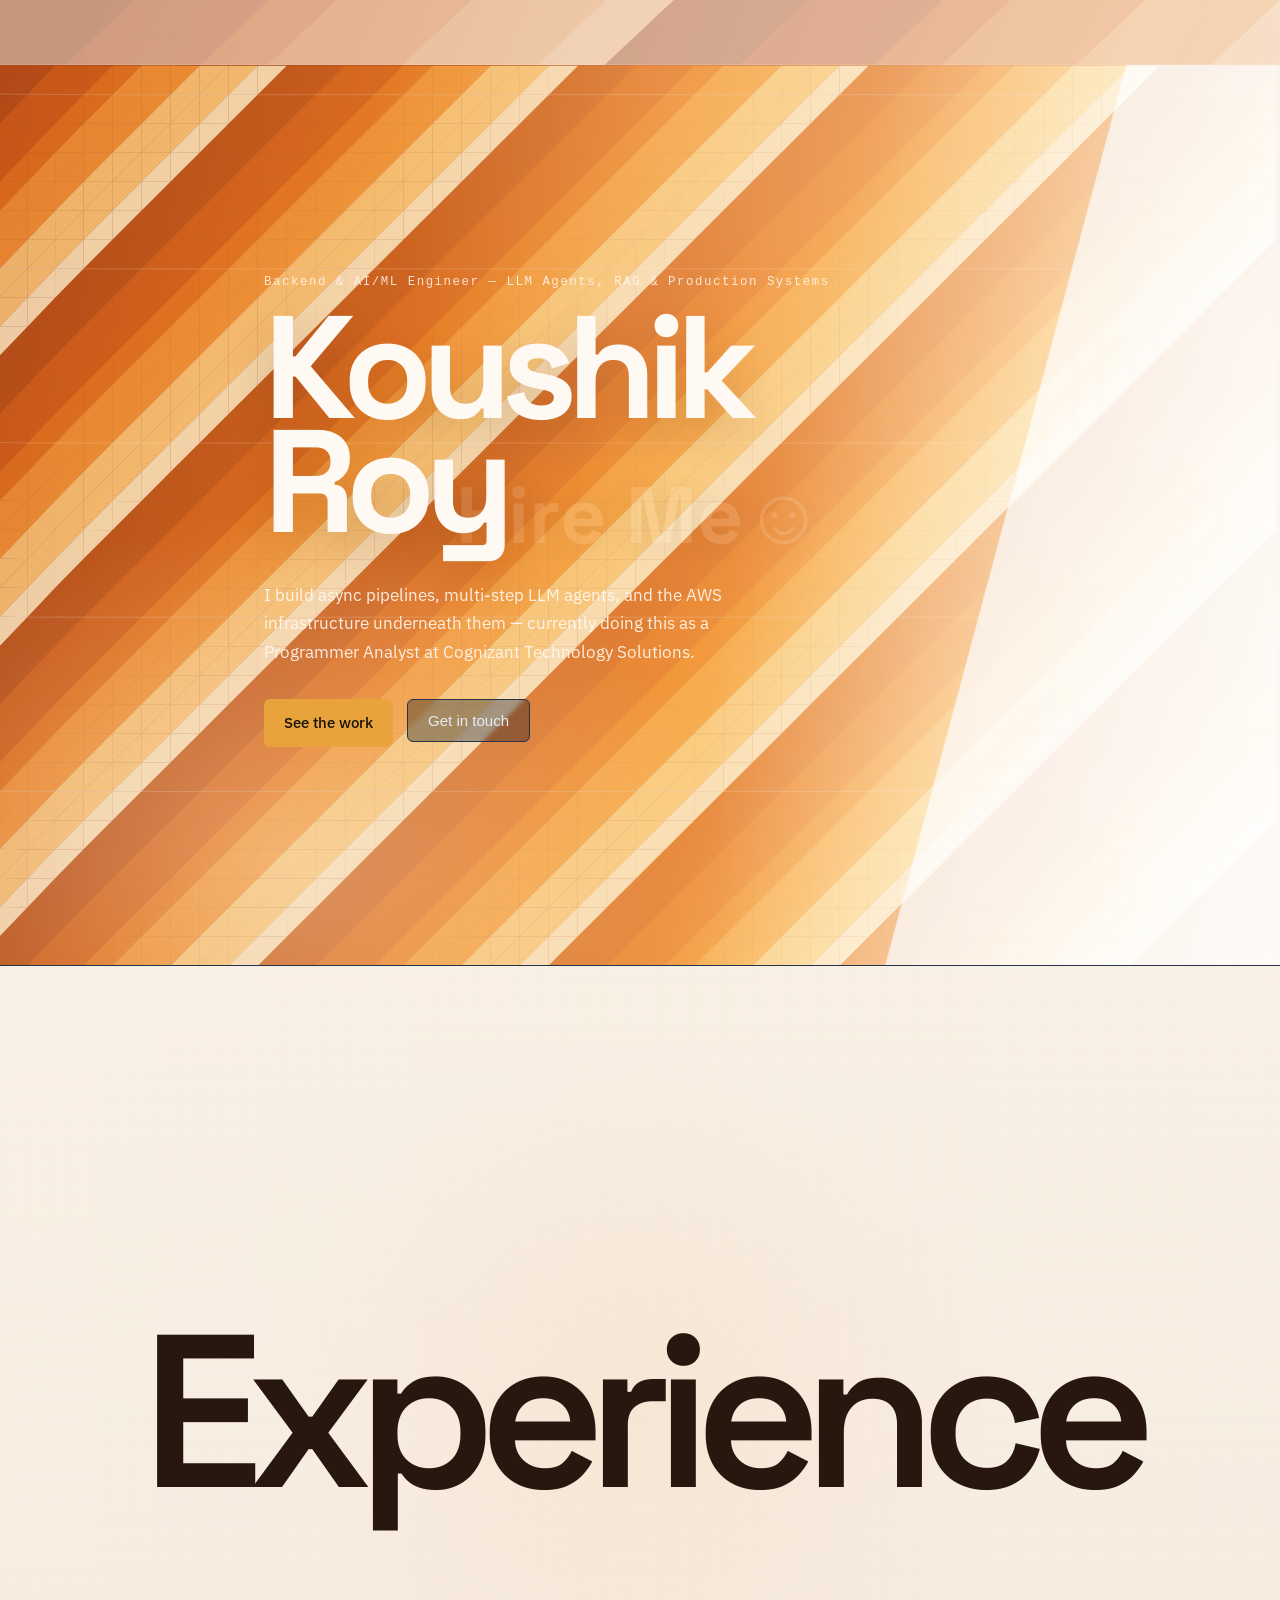
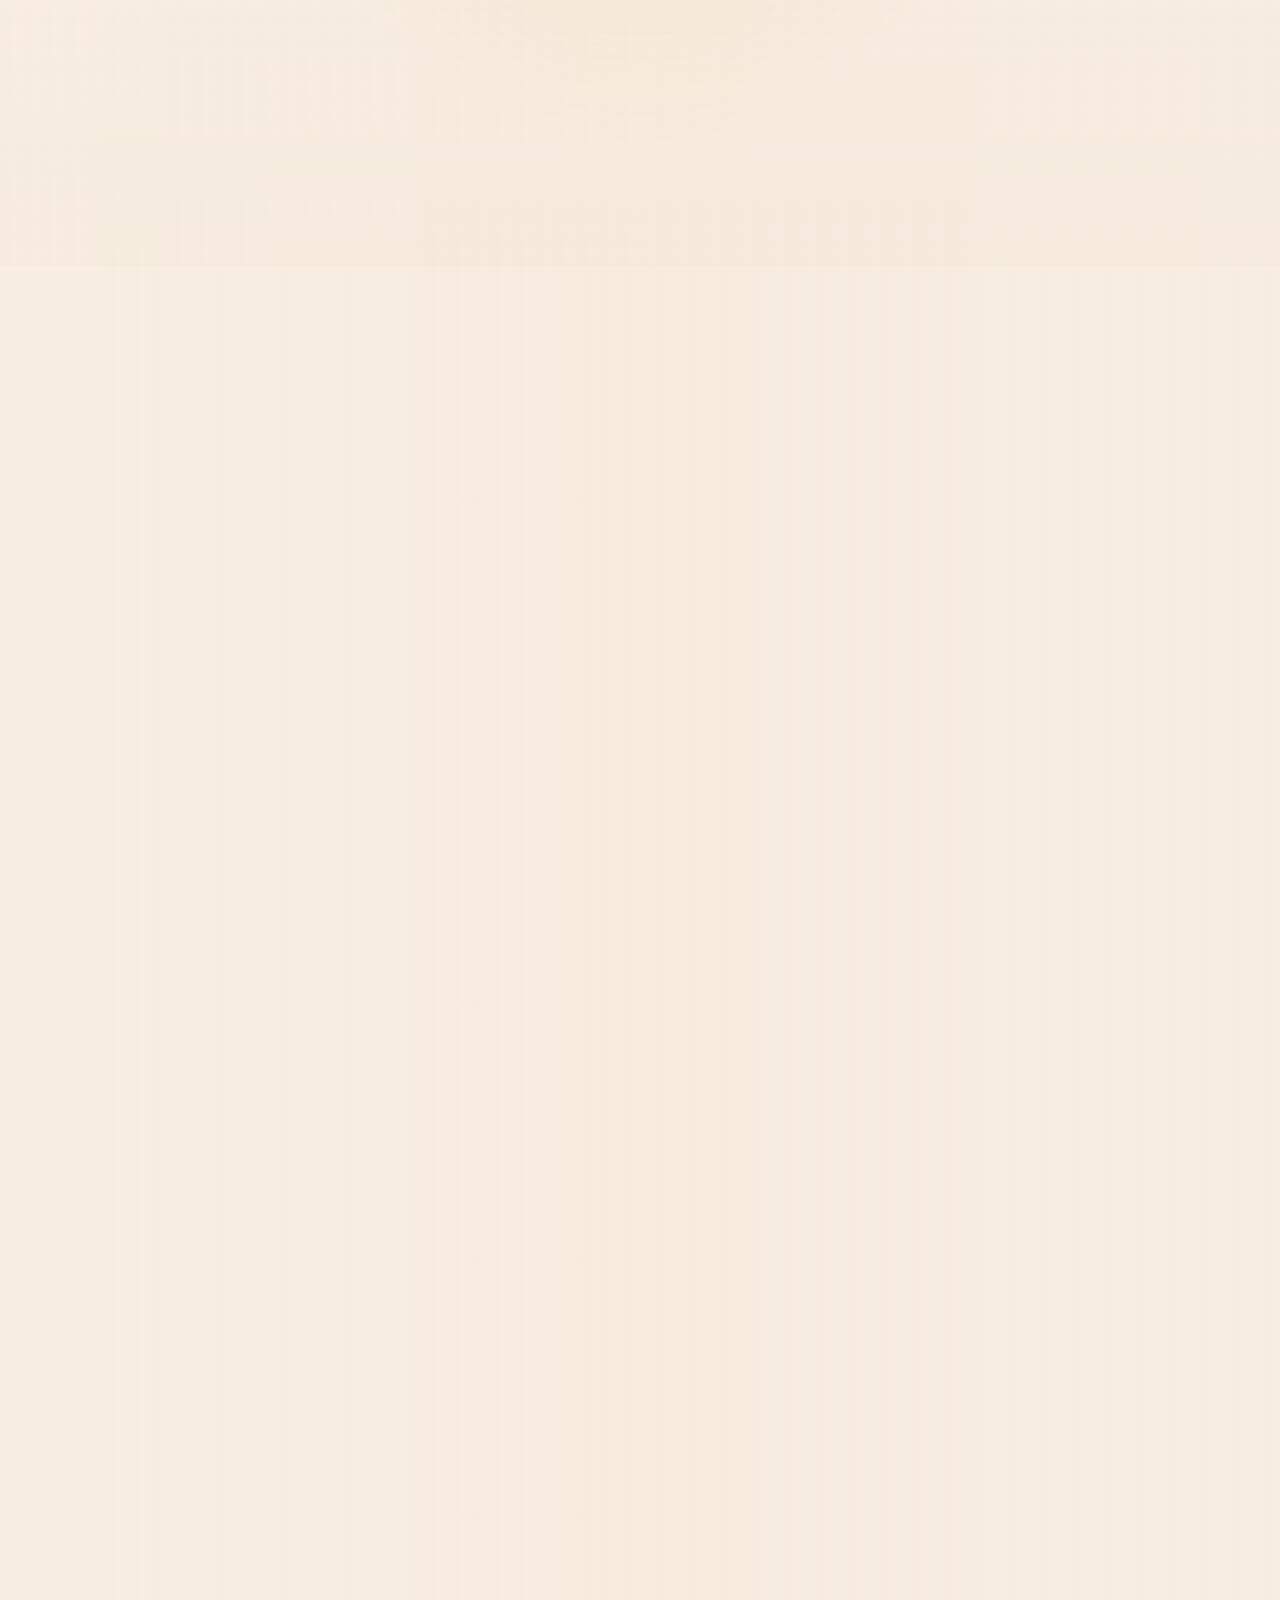
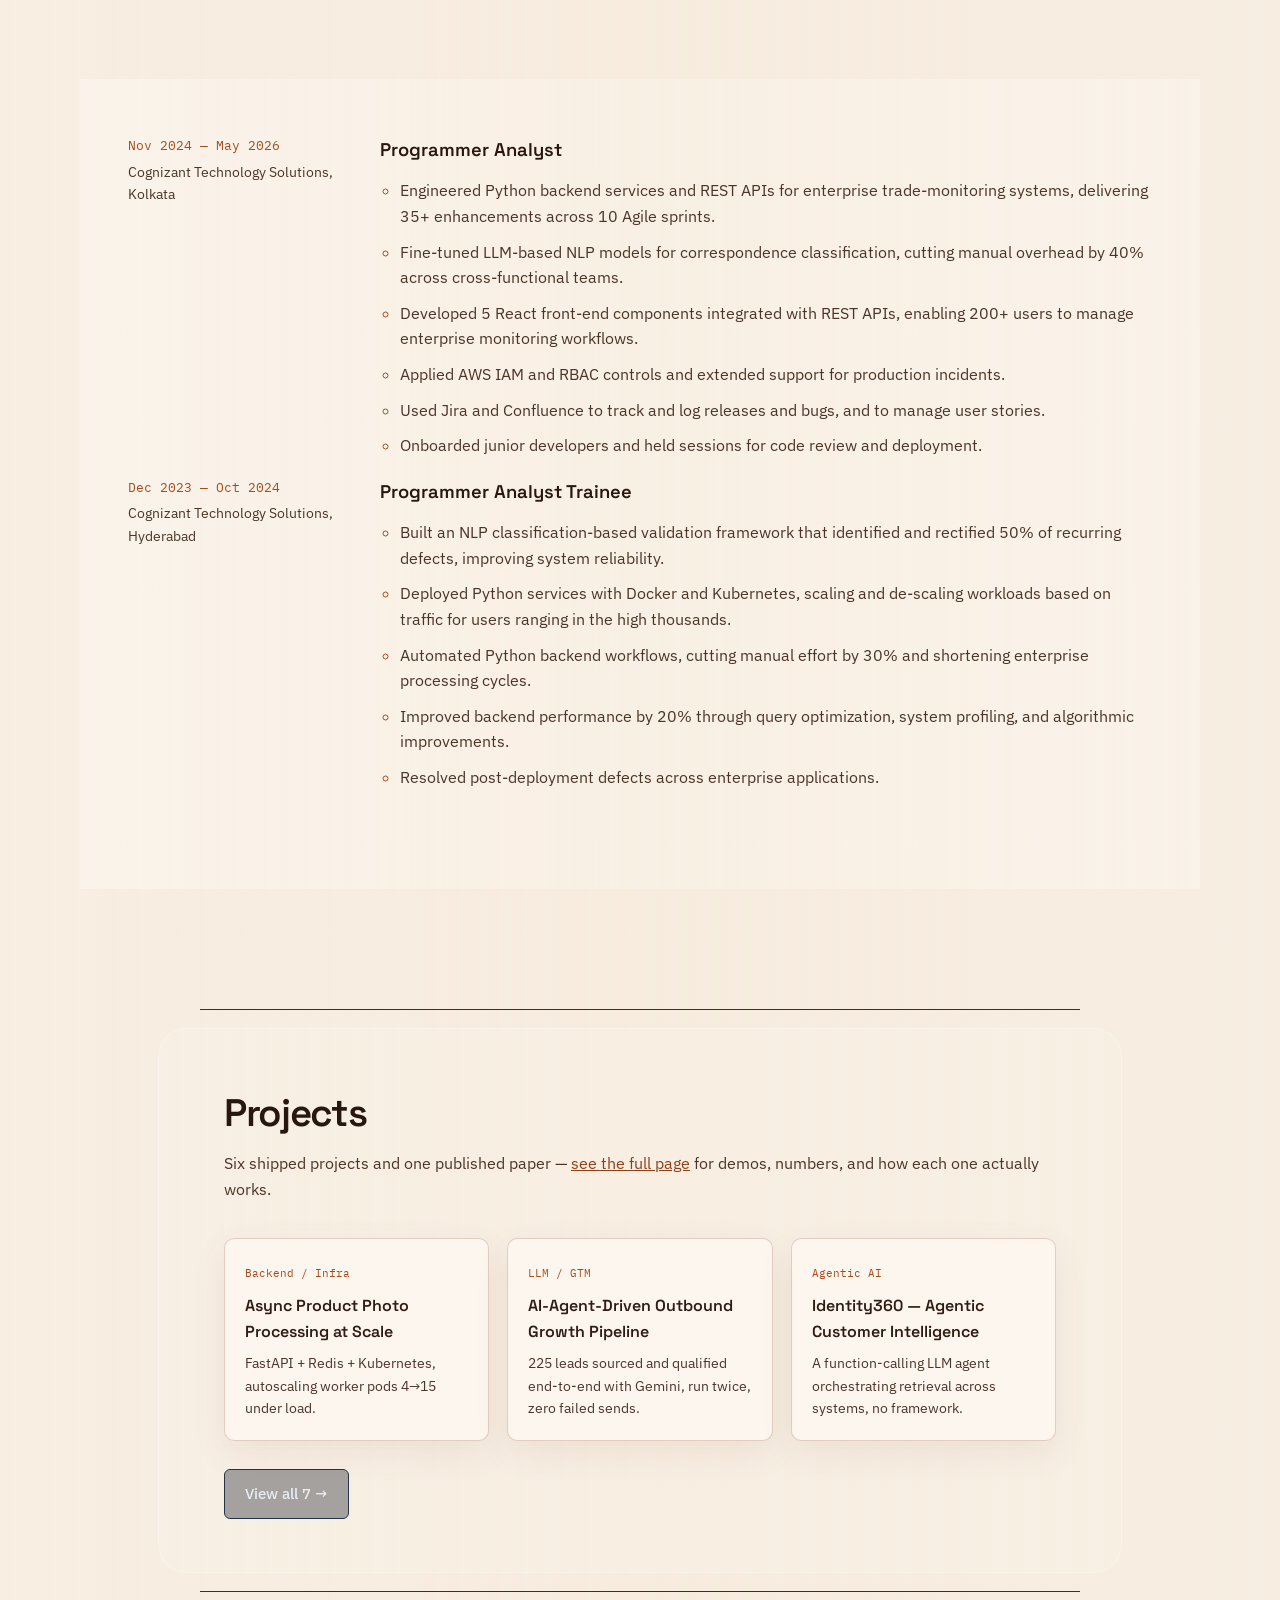
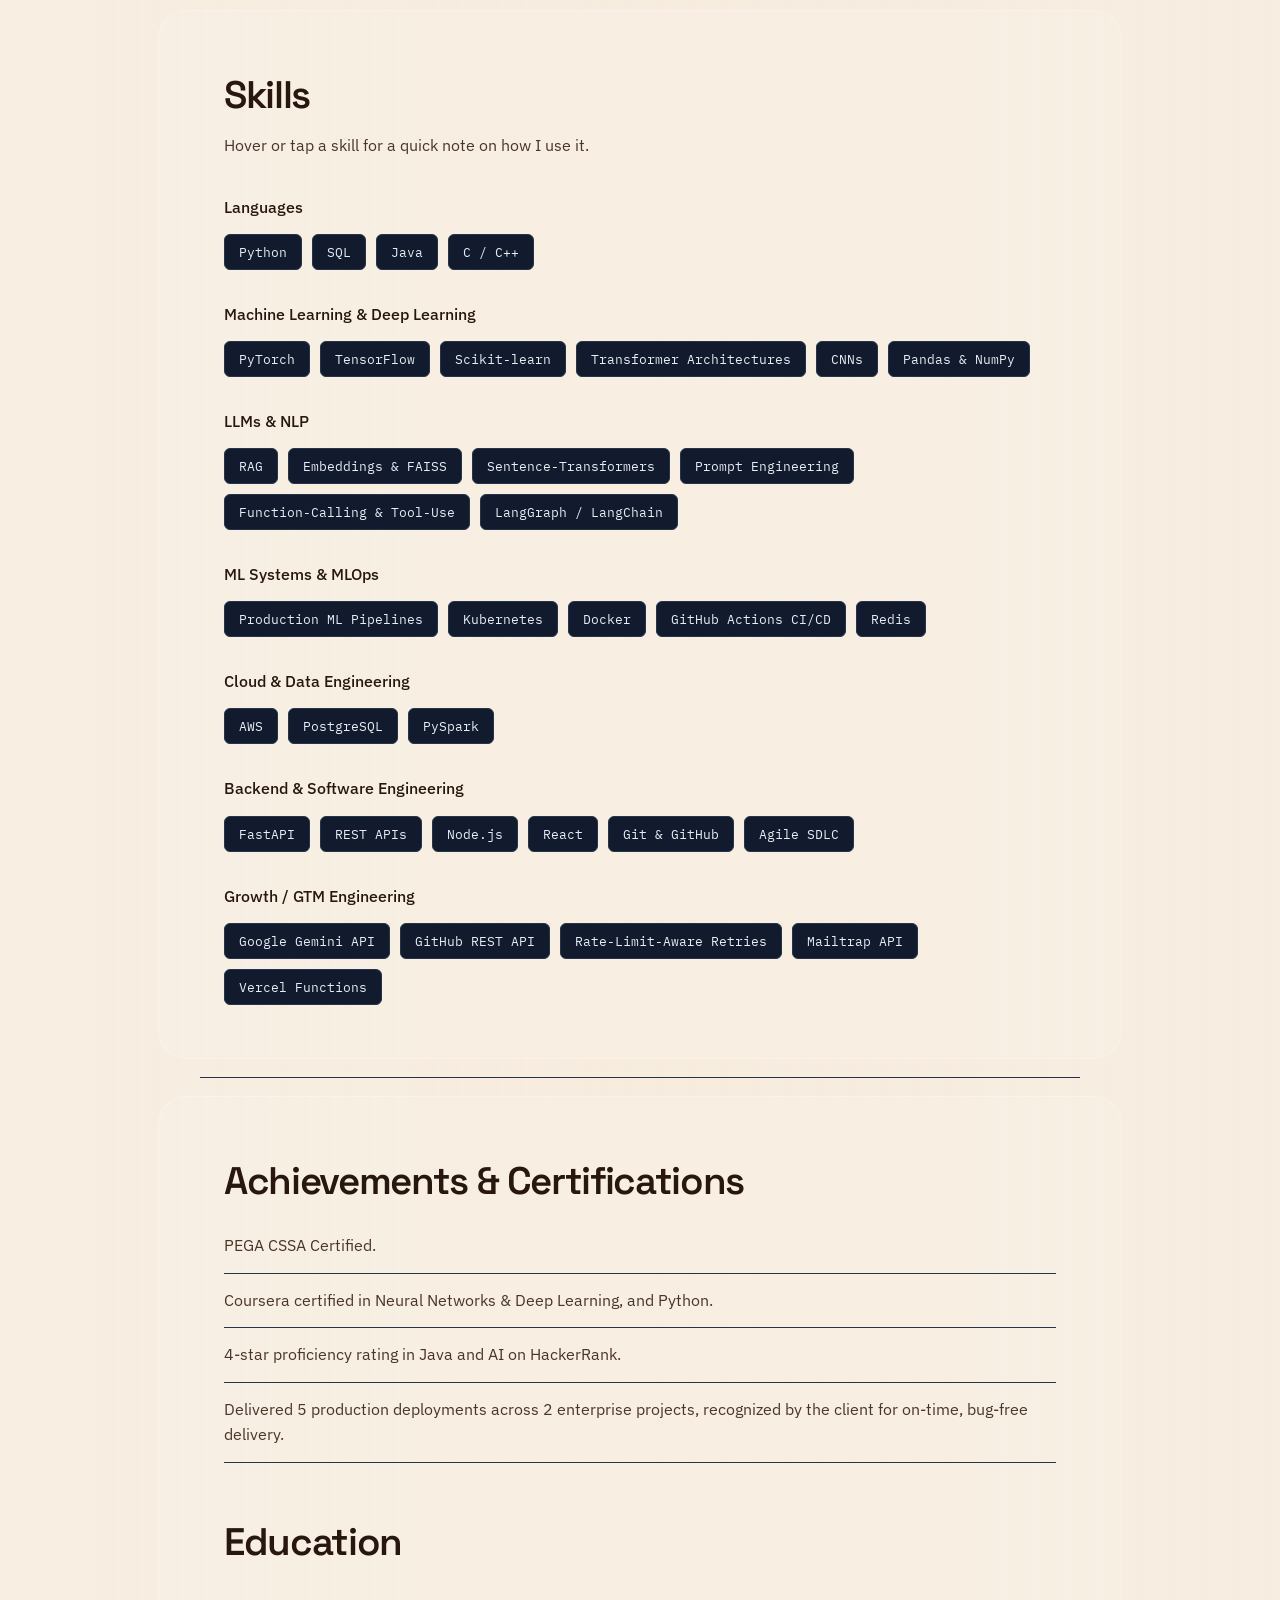
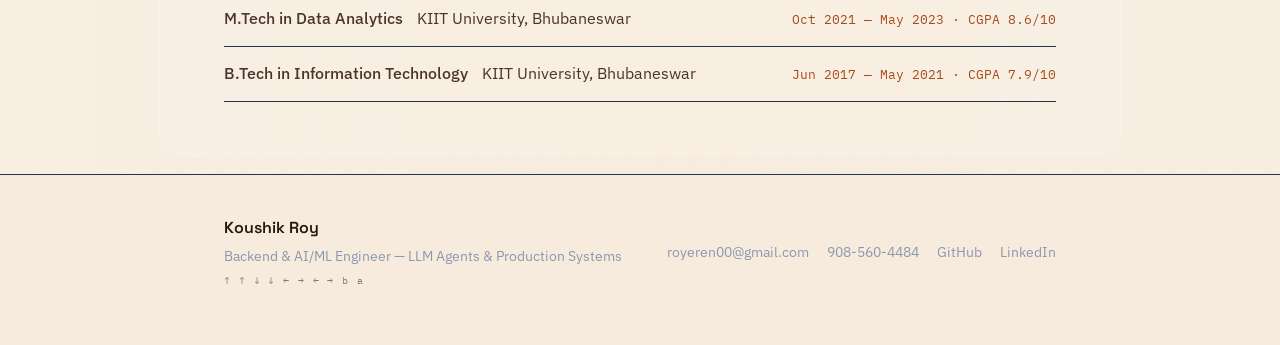
==== commit 2993684a: "Eater eggs Added" ====
--- a/index.html
+++ b/index.html
@@ -31,6 +31,7 @@
   <!-- HERO -->
   <section id="top" class="hero hero--cloth cloth-host">
     <canvas class="cloth-canvas" data-density="10" aria-hidden="true"></canvas>
+    <p class="cloth-secret" aria-hidden="true">Hire Me☺️</p>
     <div class="hero-editorial-art" aria-hidden="true">
       <div class="hero-art-sphere"></div>
       <div class="hero-art-pedestal"></div>
@@ -266,6 +267,7 @@
     <div>
       <p class="footer-name">Koushik Roy</p>
       <p class="footer-tag">Backend &amp; AI/ML Engineer — LLM Agents &amp; Production Systems</p>
+      <p class="footer-weave" aria-hidden="true">↑ ↑ ↓ ↓ ← → ← → b a</p>
     </div>
     <div class="footer-links">
       <a href="mailto:royeren00@gmail.com">royeren00@gmail.com</a>
@@ -279,6 +281,7 @@
 <div id="tooltip-bubble" class="tooltip-bubble" role="tooltip"></div>
 
 <script src="cloth.js"></script>
+<script src="easter-eggs.js"></script>
 <script src="contact.js"></script>
 <script src="script.js"></script>
 </body>
--- a/style.css
+++ b/style.css
@@ -825,8 +825,126 @@
   z-index:1;
   opacity:1;
   mix-blend-mode:normal;
+  pointer-events:auto;
+  cursor:grab;
+}
+
+/* ---------- Easter egg: cloth tear reveal ---------- */
+.cloth-secret{
+  position:absolute;
+  inset:0;
+  z-index:2;
+  margin:0;
+  display:flex;
+  align-items:center;
+  justify-content:center;
+  text-align:center;
+  font-family:var(--font-display);
+  font-weight:700;
+  font-size:clamp(2.4rem, 7vw, 5rem);
+  color:#FFF6E9;
+  text-shadow:0 4px 30px rgba(0,0,0,.55);
+  opacity:0;
   pointer-events:none;
-}
+  transition:opacity .25s ease;
+}
+.cloth-secret.is-revealed{ opacity:1; }
+
+/* ---------- Easter egg: Konami hint, hidden in plain sight ---------- */
+.footer-weave{
+  margin:6px 0 0;
+  font-family:var(--font-mono);
+  font-size:0.62rem;
+  letter-spacing:.14em;
+  color:var(--surface-2);
+  opacity:.55;
+  user-select:none;
+}
+
+/* ---------- Toast (shared by konami + name-click eggs) ---------- */
+.egg-toast{
+  position:fixed;
+  left:50%;
+  bottom:34px;
+  transform:translate(-50%,12px);
+  z-index:2000;
+  background:var(--ink);
+  color:var(--text);
+  border:1px solid var(--border);
+  font-family:var(--font-mono);
+  font-size:0.85rem;
+  padding:10px 18px;
+  border-radius:999px;
+  opacity:0;
+  pointer-events:none;
+  transition:opacity .25s ease, transform .25s ease;
+  box-shadow:0 12px 30px rgba(0,0,0,.35);
+}
+.egg-toast.is-visible{
+  opacity:1;
+  transform:translate(-50%,0);
+}
+
+/* ---------- Easter egg: whoami terminal ---------- */
+.whoami-terminal{
+  position:fixed;
+  right:24px;
+  bottom:24px;
+  z-index:2100;
+  width:min(360px, calc(100vw - 48px));
+  background:var(--surface);
+  border:1px solid var(--border);
+  border-radius:12px;
+  overflow:hidden;
+  box-shadow:0 24px 60px rgba(0,0,0,.5);
+  opacity:0;
+  transform:translateY(16px) scale(.98);
+  pointer-events:none;
+  transition:opacity .2s ease, transform .2s ease;
+}
+.whoami-terminal.is-open{
+  opacity:1;
+  transform:translateY(0) scale(1);
+  pointer-events:auto;
+}
+.whoami-bar{
+  display:flex;
+  align-items:center;
+  gap:8px;
+  padding:10px 12px;
+  background:var(--surface-2);
+  border-bottom:1px solid var(--border);
+}
+.whoami-dot{
+  width:9px; height:9px; border-radius:50%;
+  background:var(--border);
+}
+.whoami-title{
+  margin-left:6px;
+  font-family:var(--font-mono);
+  font-size:0.72rem;
+  color:var(--text-muted);
+}
+.whoami-body{
+  margin:0;
+  padding:16px;
+  font-family:var(--font-mono);
+  font-size:0.78rem;
+  line-height:1.6;
+  color:var(--amber);
+  white-space:pre-wrap;
+}
+.whoami-close{
+  position:absolute;
+  top:8px; right:10px;
+  background:none;
+  border:0;
+  color:var(--text-muted);
+  font-family:var(--font-mono);
+  font-size:0.7rem;
+  cursor:pointer;
+}
+.whoami-close:hover{ color:var(--text); }
 
 .hero-inner{
   z-index:4;
@@ -1822,3 +1940,606 @@
 .site-header[data-reveal-on-scroll] .site-nav{
   gap:28px;
 }
+
+
+/* ==========================================================
+   V9 — CONNECT SHOWCASE
+   ========================================================== */
+
+.connect-showcase{
+  display:grid;
+  gap:28px;
+  padding-bottom:110px;
+}
+
+.connect-feature{
+  display:block;
+  text-decoration:none;
+  color:inherit;
+  background:rgba(255,249,242,.68);
+  border:1px solid rgba(91,64,48,.22);
+  border-radius:24px;
+  padding:34px;
+  box-shadow:0 24px 90px rgba(91,64,48,.08);
+  backdrop-filter:blur(12px);
+}
+
+.connect-feature-heading{
+  display:flex;
+  justify-content:space-between;
+  align-items:flex-start;
+  gap:24px;
+  margin-bottom:26px;
+}
+
+.connect-feature-heading h2,
+.contact-feature h2{
+  margin:0;
+  color:#3B271C !important;
+  font-size:clamp(2rem,4vw,3.5rem);
+  letter-spacing:-.04em;
+}
+
+.connect-feature-heading p:not(.page-kicker){
+  max-width:58ch;
+  color:#674F40 !important;
+  line-height:1.6;
+}
+
+.text-link{
+  white-space:nowrap;
+  color:#A94E16 !important;
+  font-weight:600;
+}
+
+.github-repo-list{
+  display:grid;
+  border-top:1px solid rgba(91,64,48,.18);
+}
+
+.github-repo{
+  display:grid;
+  grid-template-columns:58px minmax(0,1fr) 30px;
+  gap:16px;
+  align-items:center;
+  padding:19px 4px;
+  text-decoration:none;
+  color:#3B271C;
+  border-bottom:1px solid rgba(91,64,48,.16);
+  transition:padding .28s ease,color .28s ease,background .28s ease;
+}
+
+.github-repo:hover{
+  padding-left:12px;
+  padding-right:12px;
+  color:#A94E16;
+  background:rgba(255,255,255,.28);
+}
+
+.repo-index{
+  color:#A94E16;
+  font-family:var(--font-mono);
+  font-size:.8rem;
+}
+
+.repo-main{
+  display:flex;
+  flex-direction:column;
+  gap:5px;
+}
+
+.repo-main strong{
+  font-size:1.08rem;
+}
+
+.repo-main small{
+  color:#765F50;
+  font-size:.9rem;
+}
+
+.linkedin-feature{
+  transition:transform .35s ease,border-color .35s ease;
+}
+
+.linkedin-feature:hover{
+  transform:translateY(-4px);
+  border-color:rgba(169,78,22,.55);
+}
+
+.linkedin-preview-frame{
+  position:relative;
+  overflow:hidden;
+  border-radius:16px;
+  border:1px solid rgba(91,64,48,.22);
+  background:#171a1f;
+}
+
+.linkedin-preview-frame img{
+  display:block;
+  width:100%;
+  height:auto;
+}
+
+.linkedin-preview-overlay{
+  position:absolute;
+  inset:0;
+  display:flex;
+  align-items:flex-end;
+  justify-content:flex-end;
+  padding:24px;
+  background:linear-gradient(180deg,transparent 55%,rgba(0,0,0,.55));
+  opacity:0;
+  transition:opacity .3s ease;
+}
+
+.linkedin-preview-overlay span{
+  color:#fff;
+  background:rgba(0,0,0,.52);
+  padding:12px 16px;
+  border-radius:999px;
+  font-weight:600;
+}
+
+.linkedin-feature:hover .linkedin-preview-overlay{
+  opacity:1;
+}
+
+.contact-feature h2{
+  margin-bottom:24px;
+}
+
+.direct-contact-grid{
+  display:grid;
+  grid-template-columns:repeat(2,minmax(0,1fr));
+  gap:16px;
+}
+
+.direct-contact-card{
+  display:grid;
+  grid-template-columns:44px minmax(0,1fr) 28px;
+  align-items:center;
+  gap:16px;
+  padding:24px;
+  text-decoration:none;
+  color:#3B271C;
+  background:rgba(255,255,255,.30);
+  border:1px solid rgba(91,64,48,.18);
+  border-radius:16px;
+  transition:transform .3s ease,border-color .3s ease;
+}
+
+.direct-contact-card:hover{
+  transform:translateY(-3px);
+  border-color:#A94E16;
+}
+
+.contact-icon{
+  color:#A94E16;
+  font-size:1.4rem;
+}
+
+.direct-contact-card h3{
+  margin:0 0 5px;
+  color:#3B271C;
+}
+
+.direct-contact-card p{
+  margin:0;
+  color:#674F40;
+}
+
+@media(max-width:760px){
+  .connect-feature{ padding:24px; border-radius:18px; }
+  .connect-feature-heading{ flex-direction:column; }
+  .direct-contact-grid{ grid-template-columns:1fr; }
+  .github-repo{ grid-template-columns:44px minmax(0,1fr) 24px; }
+}
+
+
+/* ==========================================================
+   V10 — RESTORED PROJECT DETAIL + ORIGINAL BEYOND CONTENT
+   ========================================================== */
+
+.projects-intro .page-lede,
+.beyond-page-hero .page-lede{
+  color:#654F42 !important;
+  max-width:62ch;
+}
+
+.project-full{
+  position:relative;
+  padding:76px 0;
+  border-top:1px solid rgba(91,64,48,.16);
+}
+
+.project-full--alt{
+  background:rgba(255,249,242,.34);
+}
+
+.project-full-grid{
+  display:grid;
+  grid-template-columns:minmax(0,1.08fr) minmax(320px,.92fr);
+  gap:56px;
+  align-items:center;
+}
+
+.project-full-grid--reverse{
+  direction:rtl;
+}
+
+.project-full-grid--reverse > *{
+  direction:ltr;
+}
+
+.project-full-copy h2{
+  color:#3B271C !important;
+  font-size:clamp(1.9rem,3.2vw,3.25rem);
+  line-height:1.08;
+  letter-spacing:-.035em;
+  margin:0 0 16px;
+}
+
+.project-full-tag{
+  display:inline-block;
+  margin-bottom:14px;
+  font-family:var(--font-mono);
+  font-size:.78rem;
+  letter-spacing:.04em;
+  color:#A94E16 !important;
+}
+
+.project-full-lede,
+.project-full-list{
+  color:#674F40 !important;
+}
+
+.project-full-lede{
+  max-width:60ch;
+  font-size:1.02rem;
+  line-height:1.65;
+  margin:0 0 20px;
+}
+
+.project-full-list{
+  margin:0 0 22px;
+  padding-left:20px;
+  line-height:1.62;
+}
+
+.project-full-list li{
+  margin-bottom:10px;
+}
+
+.project-full-list li::marker{
+  color:#A94E16;
+}
+
+.project-tags{
+  list-style:none;
+  display:flex;
+  flex-wrap:wrap;
+  gap:8px;
+  padding:0;
+  margin:0;
+}
+
+.project-tags li{
+  font-family:var(--font-mono);
+  font-size:.72rem;
+  color:#8B3E1B;
+  border:1px solid rgba(169,78,22,.28);
+  background:rgba(255,255,255,.30);
+  border-radius:999px;
+  padding:6px 10px;
+}
+
+.project-full-demo{
+  min-height:270px;
+  padding:18px;
+  border-radius:22px;
+  border:1px solid rgba(91,64,48,.22);
+  background:rgba(255,249,242,.70);
+  box-shadow:0 22px 70px rgba(91,64,48,.10);
+  overflow:hidden;
+  position:relative;
+}
+
+.project-full-demo svg{
+  width:100%;
+  height:100%;
+  min-height:230px;
+  display:block;
+}
+
+.projects-outro{
+  padding:72px 24px 96px;
+  text-align:center;
+  color:#674F40;
+}
+
+.projects-outro a{
+  color:#A94E16;
+}
+
+.beyond-section{
+  padding-top:56px;
+  padding-bottom:12px;
+}
+
+.beyond-section h2{
+  color:#3B271C !important;
+  font-size:clamp(2rem,4vw,3.5rem);
+  letter-spacing:-.04em;
+  margin-bottom:10px;
+}
+
+.section-lede{
+  color:#674F40 !important;
+}
+
+.photo-grid{
+  display:grid;
+  grid-template-columns:repeat(3,minmax(0,1fr));
+  gap:16px;
+  margin-top:26px;
+}
+
+.photo-tile{
+  aspect-ratio:1;
+  border-radius:18px;
+  border:1px dashed rgba(91,64,48,.30);
+  background:rgba(255,249,242,.52);
+  color:#765F50;
+  display:flex;
+  flex-direction:column;
+  align-items:center;
+  justify-content:center;
+  gap:10px;
+  cursor:pointer;
+  overflow:hidden;
+  padding:0;
+  transition:transform .28s ease,border-color .28s ease,background .28s ease;
+}
+
+.photo-tile:hover{
+  transform:translateY(-4px);
+  border-color:#A94E16;
+  background:rgba(255,249,242,.78);
+}
+
+.photo-tile img{
+  width:100%;
+  height:100%;
+  object-fit:cover;
+}
+
+.photo-tile-icon{
+  color:#A94E16;
+  font-size:1.8rem;
+  font-weight:300;
+}
+
+.photo-tile-label{
+  font-family:var(--font-mono);
+  font-size:.75rem;
+}
+
+.music-list{
+  list-style:none;
+  margin:26px 0 0;
+  padding:0;
+}
+
+.music-row{
+  display:flex;
+  align-items:center;
+  gap:18px;
+  padding:18px 0;
+  border-bottom:1px solid rgba(91,64,48,.18);
+}
+
+.music-index{
+  width:30px;
+  flex:none;
+  font-family:var(--font-mono);
+  color:#A94E16;
+  font-size:.82rem;
+}
+
+.music-meta{
+  display:flex;
+  flex:1;
+  flex-direction:column;
+  gap:3px;
+}
+
+.music-track{
+  color:#3B271C;
+  font-weight:600;
+}
+
+.music-artist{
+  color:#765F50;
+  font-size:.9rem;
+}
+
+.music-genre{
+  font-family:var(--font-mono);
+  font-size:.72rem;
+  color:#8B3E1B;
+  border:1px solid rgba(169,78,22,.25);
+  border-radius:999px;
+  padding:5px 9px;
+}
+
+.interest-chips{
+  display:flex;
+  flex-wrap:wrap;
+  gap:10px;
+  margin-top:24px;
+}
+
+.interest-chip{
+  font-family:var(--font-mono);
+  font-size:.84rem;
+  color:#674F40;
+  background:rgba(255,249,242,.48);
+  border:1px dashed rgba(91,64,48,.28);
+  border-radius:999px;
+  padding:10px 18px;
+}
+
+.photo-lightbox{
+  position:fixed;
+  inset:0;
+  z-index:90;
+  display:flex;
+  align-items:center;
+  justify-content:center;
+  padding:40px;
+  background:rgba(24,17,13,.78);
+  backdrop-filter:blur(12px);
+}
+
+.photo-lightbox[hidden]{
+  display:none;
+}
+
+.photo-lightbox-body img{
+  max-width:100%;
+  max-height:80vh;
+  border-radius:16px;
+}
+
+.photo-lightbox-placeholder{
+  color:#FFF9F2;
+  font-family:var(--font-mono);
+}
+
+.photo-lightbox-close{
+  position:absolute;
+  top:24px;
+  right:24px;
+  width:44px;
+  height:44px;
+  border-radius:50%;
+  border:1px solid rgba(255,249,242,.45);
+  background:rgba(0,0,0,.20);
+  color:#FFF9F2;
+  cursor:pointer;
+  font-size:1.1rem;
+}
+
+@media(max-width:860px){
+  .project-full-grid,
+  .project-full-grid--reverse{
+    grid-template-columns:1fr;
+    direction:ltr;
+    gap:28px;
+  }
+
+  .project-full{
+    padding:56px 0;
+  }
+
+  .photo-grid{
+    grid-template-columns:repeat(2,minmax(0,1fr));
+  }
+}
+
+@media(max-width:560px){
+  .photo-grid{
+    grid-template-columns:1fr 1fr;
+    gap:10px;
+  }
+
+  .music-row{
+    gap:10px;
+  }
+
+  .music-genre{
+    display:none;
+  }
+}
+
+
+/* ---------- Beyond: live social + music ---------- */
+.beyond-section-head{display:flex;align-items:flex-end;justify-content:space-between;gap:24px;margin-bottom:16px}
+.beyond-section-head h2{margin-bottom:8px}
+.section-outbound,.music-live-indicator{
+  font-family:var(--font-mono);font-size:.76rem;letter-spacing:.04em;
+  color:var(--text-muted);border:1px solid var(--border);border-radius:999px;padding:9px 13px;
+  white-space:nowrap;background:rgba(255,255,255,.22)
+}
+.section-outbound:hover{color:var(--amber);border-color:var(--amber)}
+.music-live-indicator{color:var(--teal);border-color:color-mix(in srgb,var(--teal) 35%,transparent)}
+.music-live-indicator::first-letter{color:var(--teal)}
+.instagram-grid{min-height:0}
+.instagram-placeholder{
+  aspect-ratio:1;border-radius:10px;border:1px solid var(--border);background:var(--surface);
+  color:var(--text-muted);display:flex;flex-direction:column;align-items:center;justify-content:center;
+  gap:8px;text-decoration:none;font-family:var(--font-mono);font-size:.8rem;overflow:hidden;
+  position:relative;animation:instagramPulse 1.8s ease-in-out infinite alternate
+}
+.instagram-placeholder small{font-size:.66rem;opacity:.7}
+@keyframes instagramPulse{to{transform:translateY(-2px);filter:brightness(1.04)}}
+.instagram-tile{position:relative;display:block;border:1px solid var(--border);border-radius:10px;overflow:hidden}
+.instagram-tile img{width:100%;height:100%;object-fit:cover;display:block;transition:transform .45s ease,filter .45s ease}
+.instagram-tile:hover img{transform:scale(1.045);filter:saturate(1.08)}
+.instagram-overlay{position:absolute;inset:auto 10px 10px auto;padding:6px 9px;border-radius:999px;background:rgba(18,14,10,.72);backdrop-filter:blur(8px);color:#fff;font:500 .68rem var(--font-mono);opacity:0;transform:translateY(5px);transition:.2s ease}
+.instagram-tile:hover .instagram-overlay{opacity:1;transform:none}
+.instagram-note{font-size:.78rem;color:var(--text-muted);margin-top:12px}
+.lightbox-outbound{display:block;margin-top:14px;text-align:center;color:var(--amber);font-family:var(--font-mono);font-size:.8rem}
+
+.music-list--rich{display:flex;flex-direction:column;gap:8px}
+.music-row--link{padding:0;border:1px solid var(--border);border-radius:12px;background:rgba(255,255,255,.16);overflow:hidden;transition:transform .2s ease,border-color .2s ease,background .2s ease}
+.music-row--link:hover{transform:translateX(5px);border-color:var(--amber);background:rgba(255,255,255,.32)}
+.music-open{display:grid;grid-template-columns:36px 52px 1fr 28px;align-items:center;gap:14px;padding:10px 14px;text-decoration:none;color:inherit;width:100%}
+.music-art{width:52px;height:52px;object-fit:cover;border-radius:8px;box-shadow:0 8px 20px rgba(0,0,0,.12)}
+.music-open-mark{font-size:1rem;color:var(--amber);justify-self:end}
+
+.interest-chip--easter{
+  appearance:none;cursor:pointer;position:relative;overflow:hidden;border-style:solid;
+  background:linear-gradient(110deg,rgba(255,255,255,.22),rgba(255,173,76,.14));
+  transition:transform .25s ease,box-shadow .25s ease
+}
+.interest-chip--easter:hover{transform:translateY(-2px);box-shadow:0 10px 30px rgba(164,63,9,.18)}
+.easter-arrow{margin-left:8px;color:var(--amber);font-size:1.05em}
+.interest-chip--easter.is-active{
+  color:#fff;border-color:transparent;background:linear-gradient(120deg,#ff3cac,#784ba0,#2b86c5,#ffb347);
+  background-size:300% 300%;animation:psychedelicShift 1.4s linear infinite,psychedelicJitter .13s steps(2,end) infinite
+}
+@keyframes psychedelicShift{0%{background-position:0% 50%}100%{background-position:100% 50%}}
+@keyframes psychedelicJitter{50%{transform:translate(1px,-1px) skewX(-1deg)}}
+
+.hyperbike-stage{
+  --rpm:0;position:relative;margin-top:24px;min-height:240px;border:1px solid var(--border);border-radius:18px;
+  overflow:hidden;background:radial-gradient(circle at 50% 100%,rgba(255,86,0,.18),transparent 42%),rgba(20,18,15,.72);
+  display:grid;place-items:center;isolation:isolate
+}
+.hyperbike-stage[hidden]{display:none}
+.hyperbike-stage::before{
+  content:"";position:absolute;inset:-60%;z-index:-1;
+  background:conic-gradient(from 0deg,rgba(255,0,180,.35),rgba(0,255,220,.26),rgba(255,166,0,.35),rgba(85,0,255,.32),rgba(255,0,180,.35));
+  filter:blur(36px);opacity:.18;animation:spinWarp 10s linear infinite
+}
+.hyperbike-stage.is-running::before{opacity:.9;animation-duration:1.1s}
+@keyframes spinWarp{to{transform:rotate(360deg)}}
+.hyperbike-glow{position:absolute;width:calc(100px + var(--rpm)*540px);height:calc(100px + var(--rpm)*540px);border-radius:50%;background:radial-gradient(circle,rgba(255,206,128,.35),rgba(255,56,0,.08) 35%,transparent 68%);filter:blur(4px);transition:width .25s linear,height .25s linear}
+.tach{position:relative;width:min(68%,580px);display:flex;flex-direction:column;gap:12px;text-align:center}
+.tach-label,.gear-caption,.engine-status{font-family:var(--font-mono);letter-spacing:.14em;font-size:.7rem;color:rgba(255,255,255,.7)}
+.tach-bar{height:12px;border-radius:999px;background:rgba(255,255,255,.12);border:1px solid rgba(255,255,255,.15);overflow:hidden}
+.tach-bar i{display:block;height:100%;width:calc(8% + var(--rpm)*92%);background:linear-gradient(90deg,#55ffbf,#ffe45e,#ff8b45,#ff3158);box-shadow:0 0 20px rgba(255,100,40,.75);transition:width .2s linear}
+.tach-rpm{font-family:var(--font-mono);font-size:1.35rem;color:#fff;text-shadow:0 0 20px rgba(255,120,40,.5)}
+.gear-display{position:absolute;right:8%;top:50%;transform:translateY(-50%);text-align:center}
+.gear-display strong{display:block;font:700 clamp(3.5rem,9vw,7rem)/.8 var(--font-mono);color:#fff;text-shadow:0 0 26px rgba(255,255,255,.28)}
+.engine-status{position:absolute;bottom:26px;left:50%;transform:translateX(-50%);white-space:nowrap}
+.engine-stop{position:absolute;top:16px;right:16px;border:1px solid rgba(255,255,255,.3);background:rgba(15,12,10,.35);color:#fff;border-radius:999px;padding:8px 12px;cursor:pointer;font:500 .72rem var(--font-mono)}
+.engine-stop:hover{border-color:#ff5b5b;color:#ffb0b0}
+@media(max-width:700px){
+  .beyond-section-head{align-items:flex-start;flex-direction:column}
+  .music-open{grid-template-columns:28px 48px 1fr 20px;gap:10px}
+  .music-art{width:48px;height:48px}
+  .gear-display{right:6%;top:57%}
+  .tach{width:74%;margin-right:15%}
+}
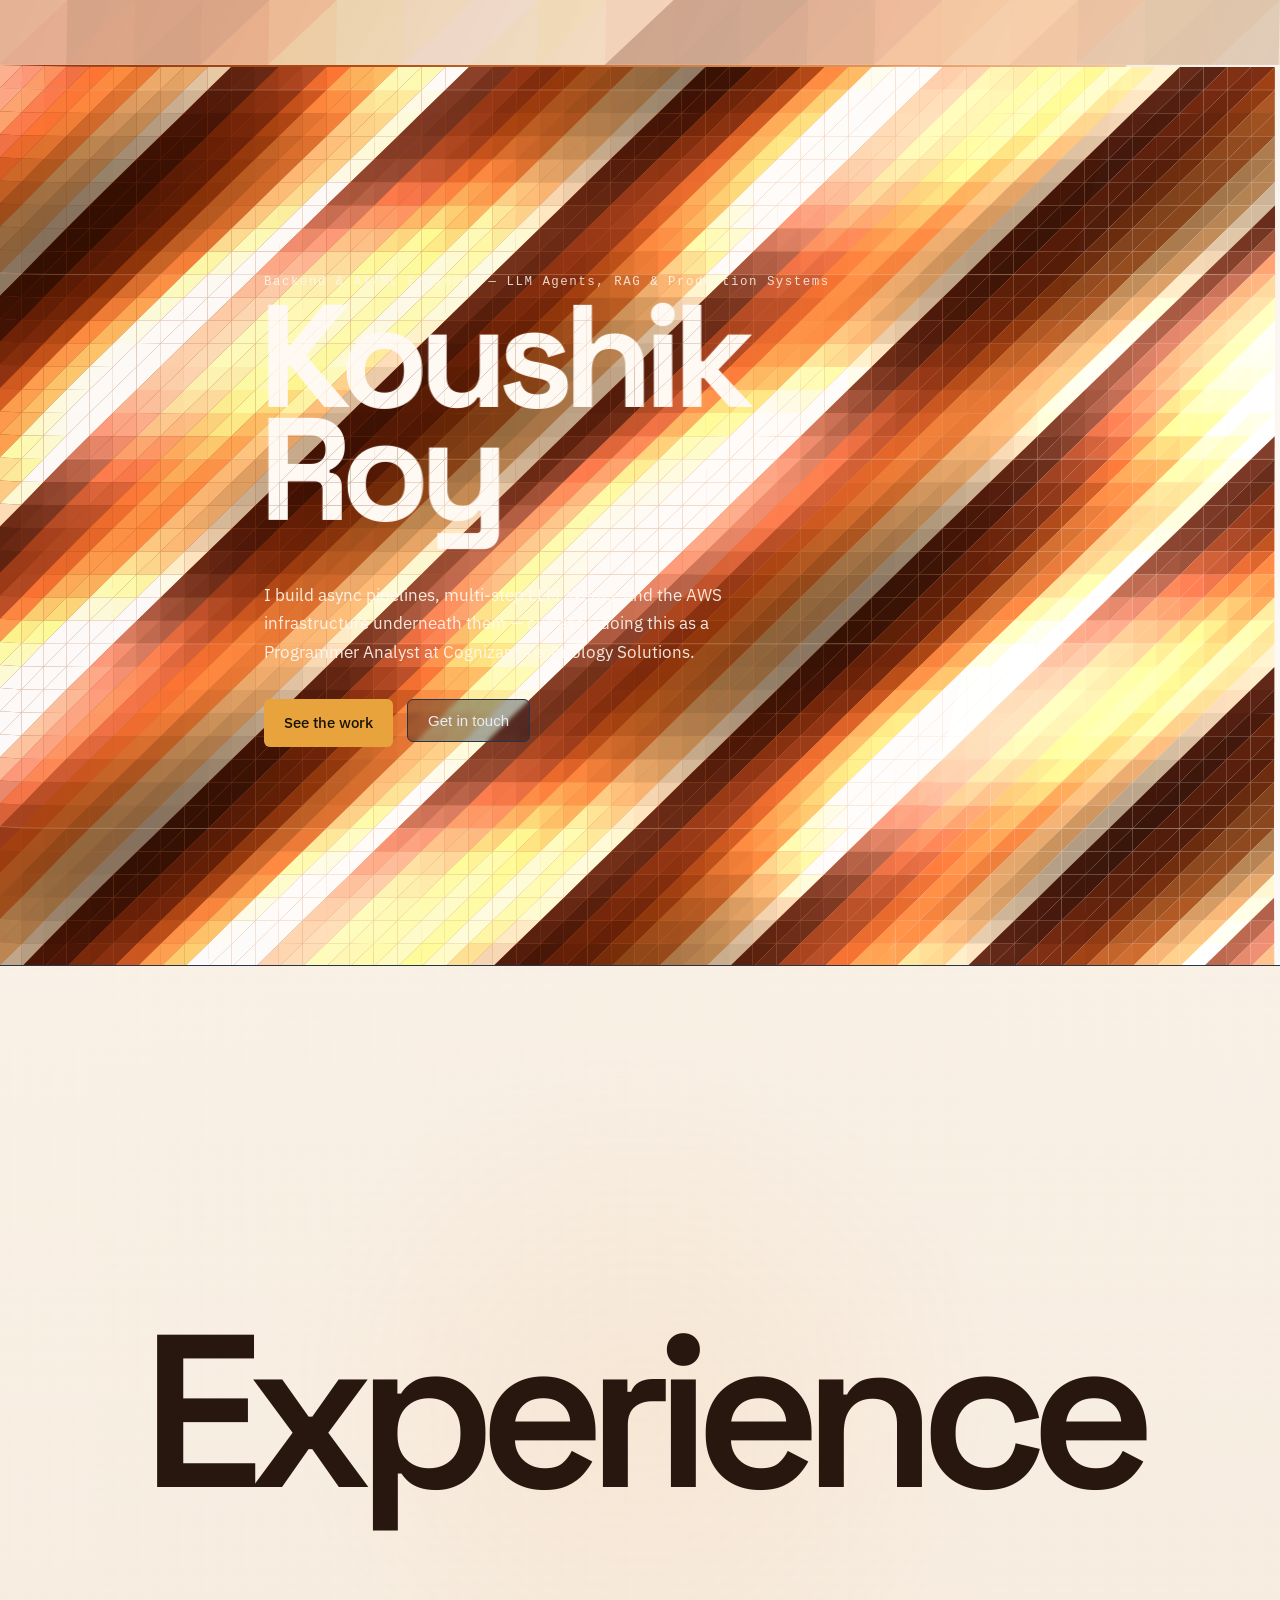
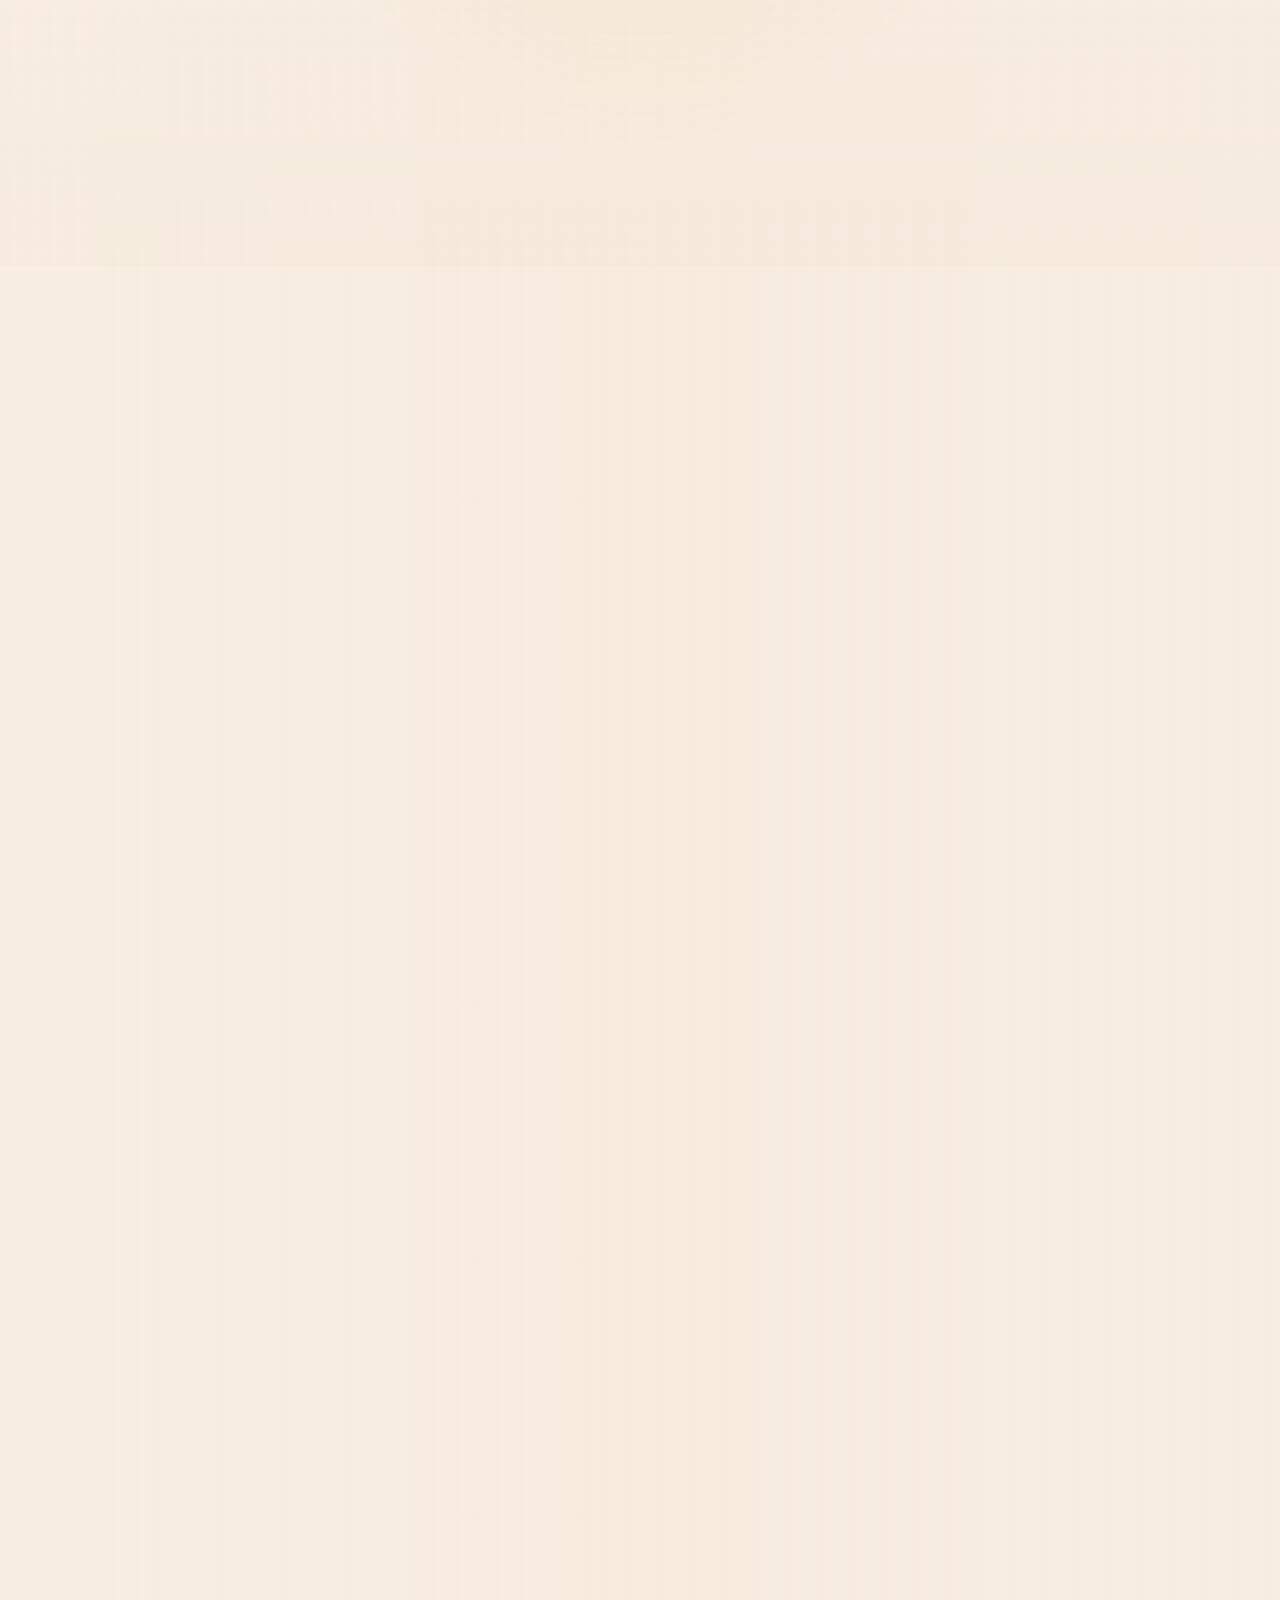
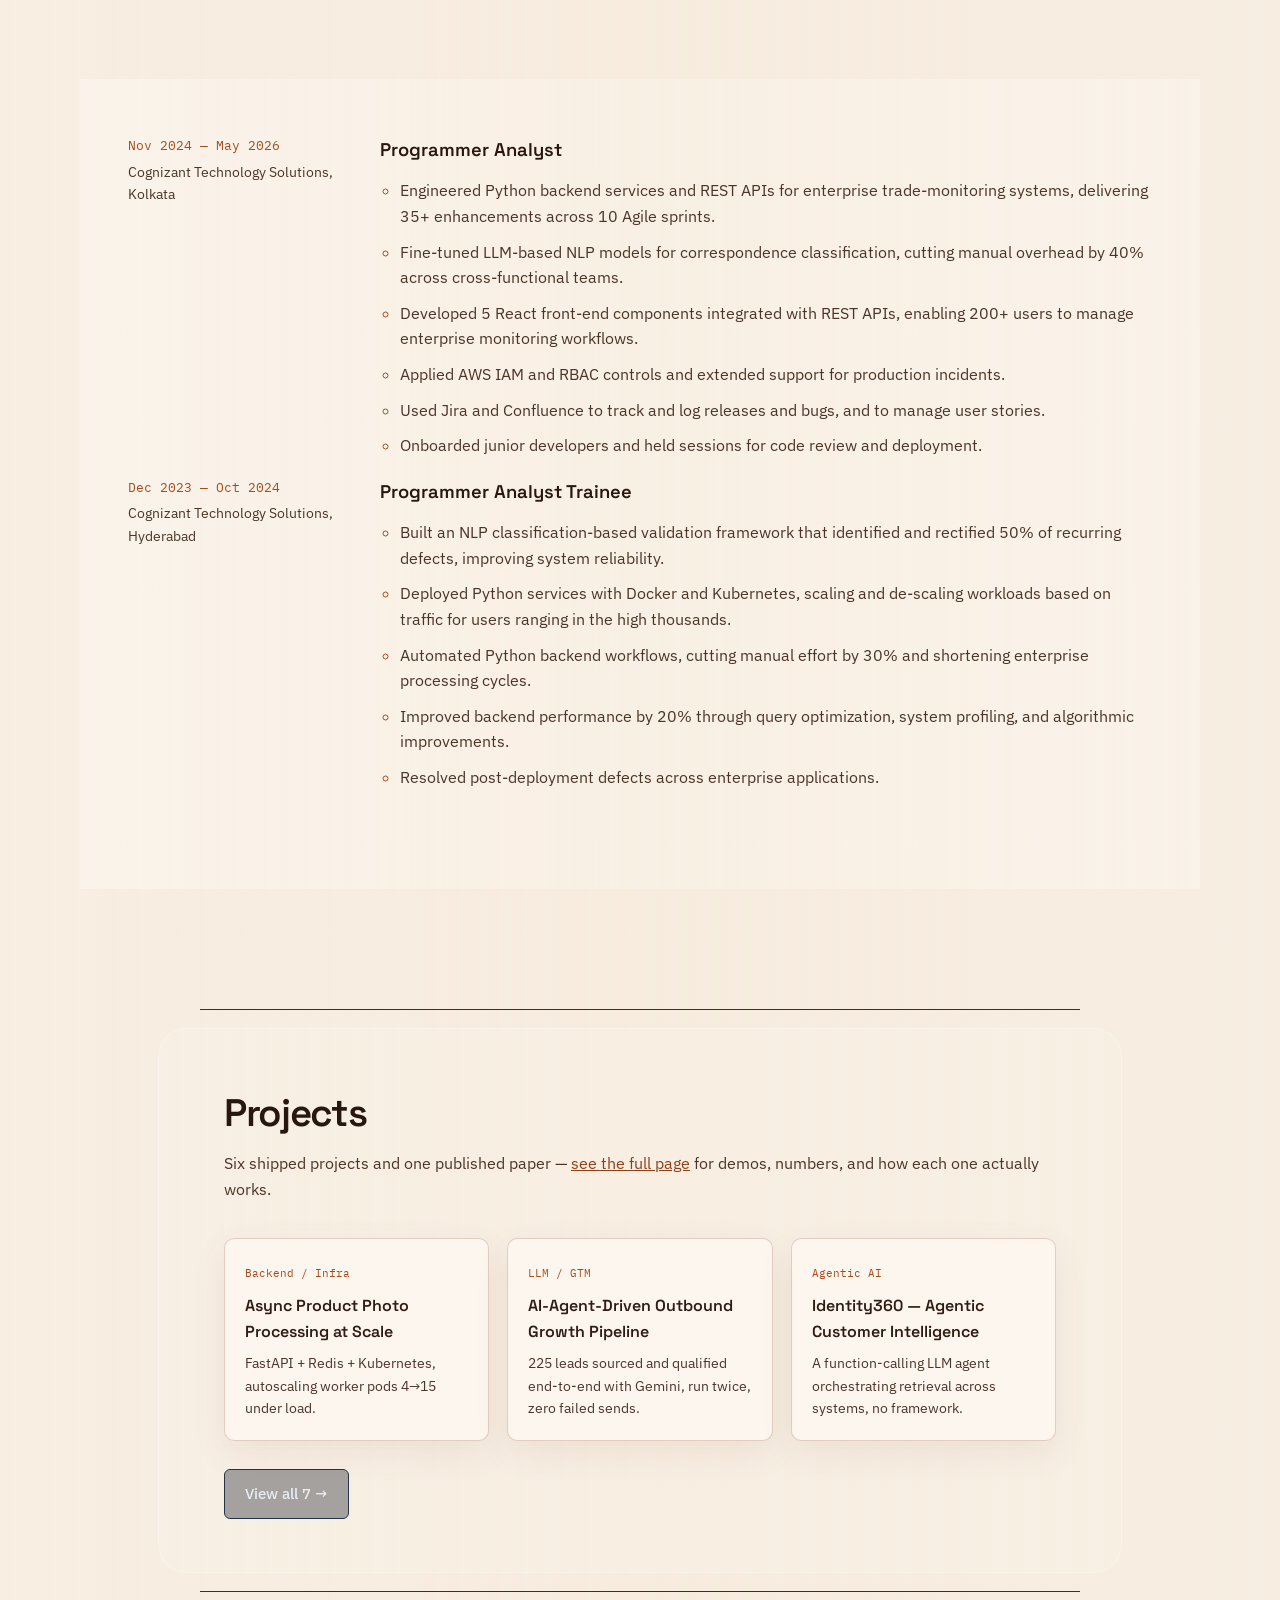
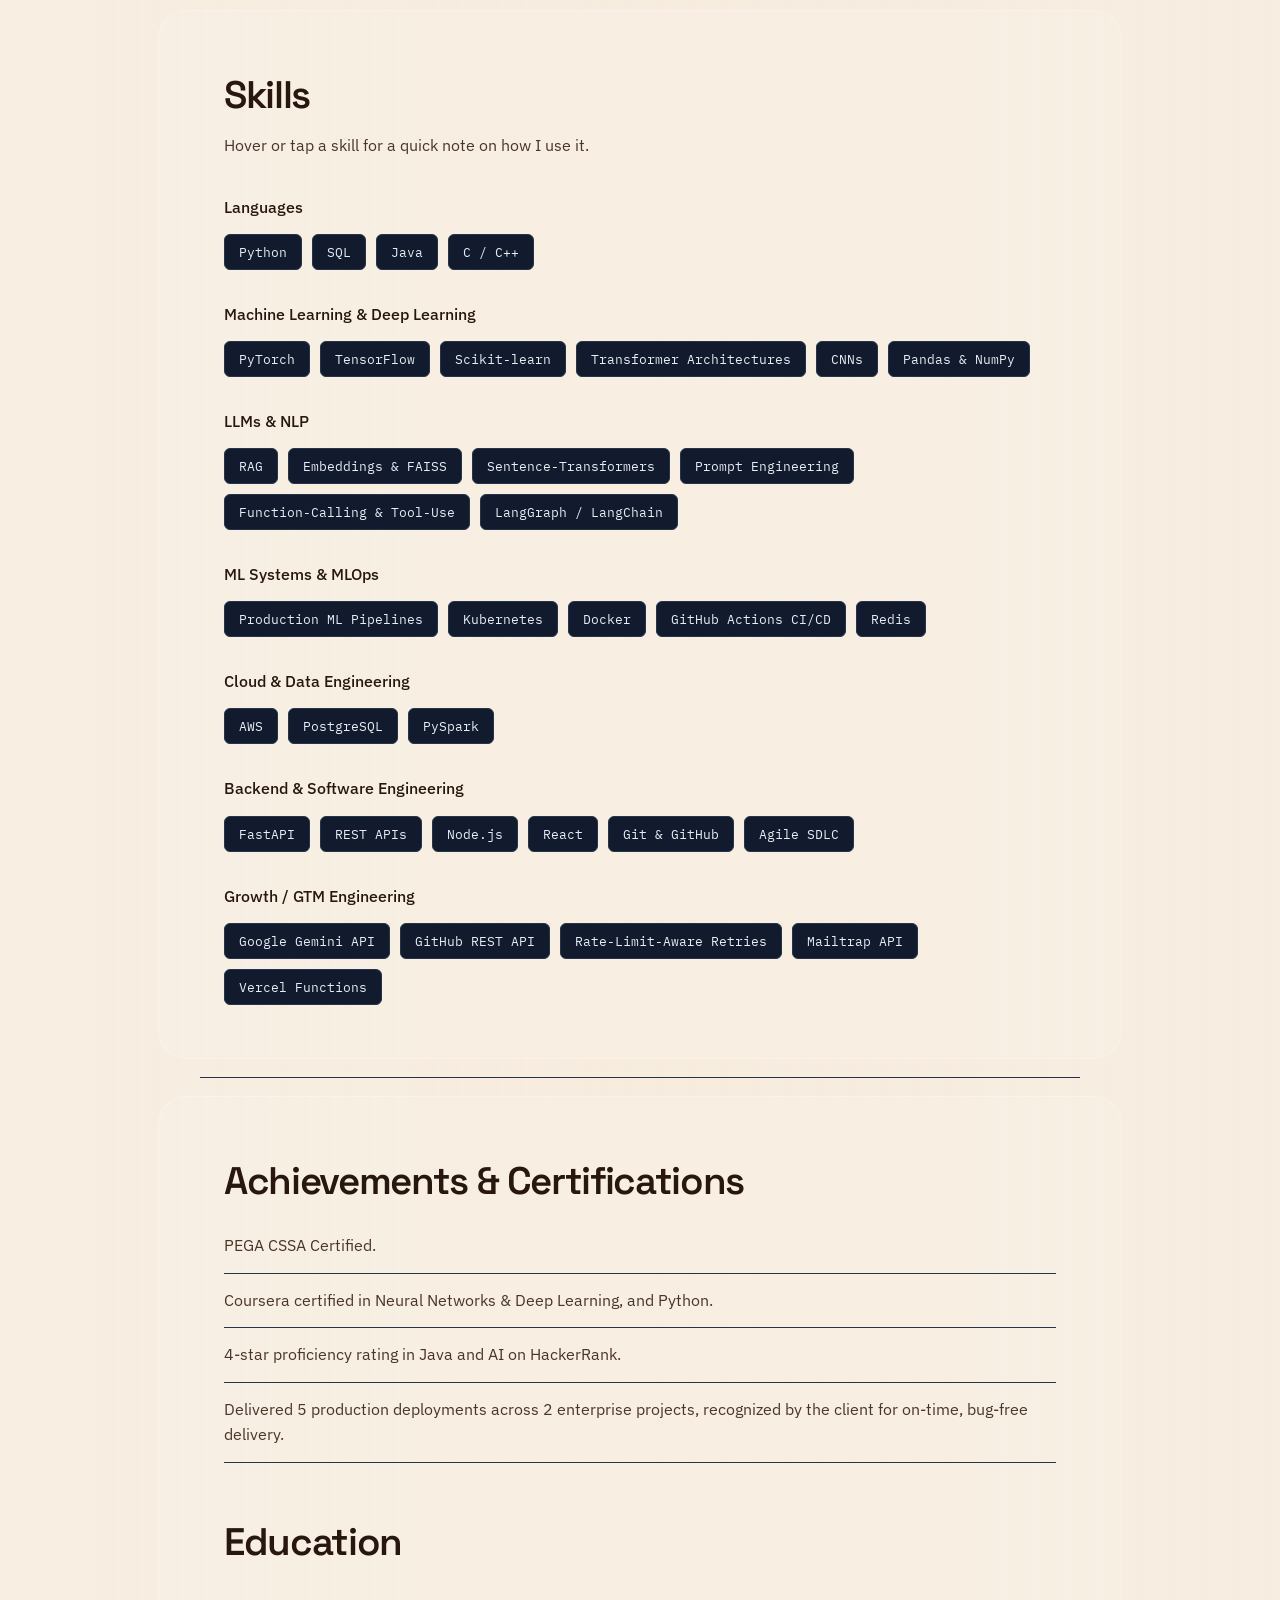
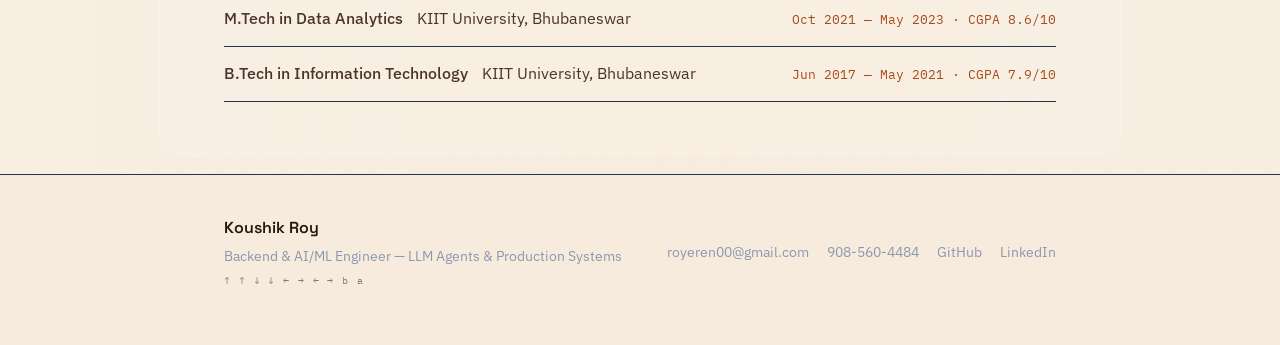
==== commit fe64de0f: "Eater eggs Updated" ====
--- a/index.html
+++ b/index.html
@@ -43,7 +43,7 @@
     </div>
     <div class="hero-inner wrap">
       <p class="hero-kicker">Backend &amp; AI/ML Engineer — LLM Agents, RAG &amp; Production Systems</p>
-      <h1 class="hero-name">Koushik<br>Roy</h1>
+      <h1 class="hero-name" id="hero-name-text">Koushik<br>Roy</h1>
       <p class="hero-sub">I build async pipelines, multi-step LLM agents, and the AWS infrastructure
       underneath them — currently doing this as a Programmer Analyst at Cognizant Technology Solutions.</p>
       <div class="hero-actions">
--- a/style.css
+++ b/style.css
@@ -2543,3 +2543,22 @@
   .gear-display{right:6%;top:57%}
   .tach{width:74%;margin-right:15%}
 }
+
+/* ----------------------------------------------------------------
+   V6: hero name is now baked directly onto the cloth mesh so physics
+   and tearing genuinely affect it. The DOM heading stays in place
+   (and in the accessibility tree) but is made visually invisible.
+   Also un-does the earlier screen-blend override, which was washing
+   the fabric out — normal blend keeps the fold shading rich/contrasty.
+   ---------------------------------------------------------------- */
+#hero-name-text{
+  color:transparent !important;
+  text-shadow:none !important;
+}
+.hero--cloth .cloth-canvas{
+  z-index:1 !important;
+  opacity:1 !important;
+  mix-blend-mode:normal !important;
+  pointer-events:auto;
+  cursor:grab;
+}
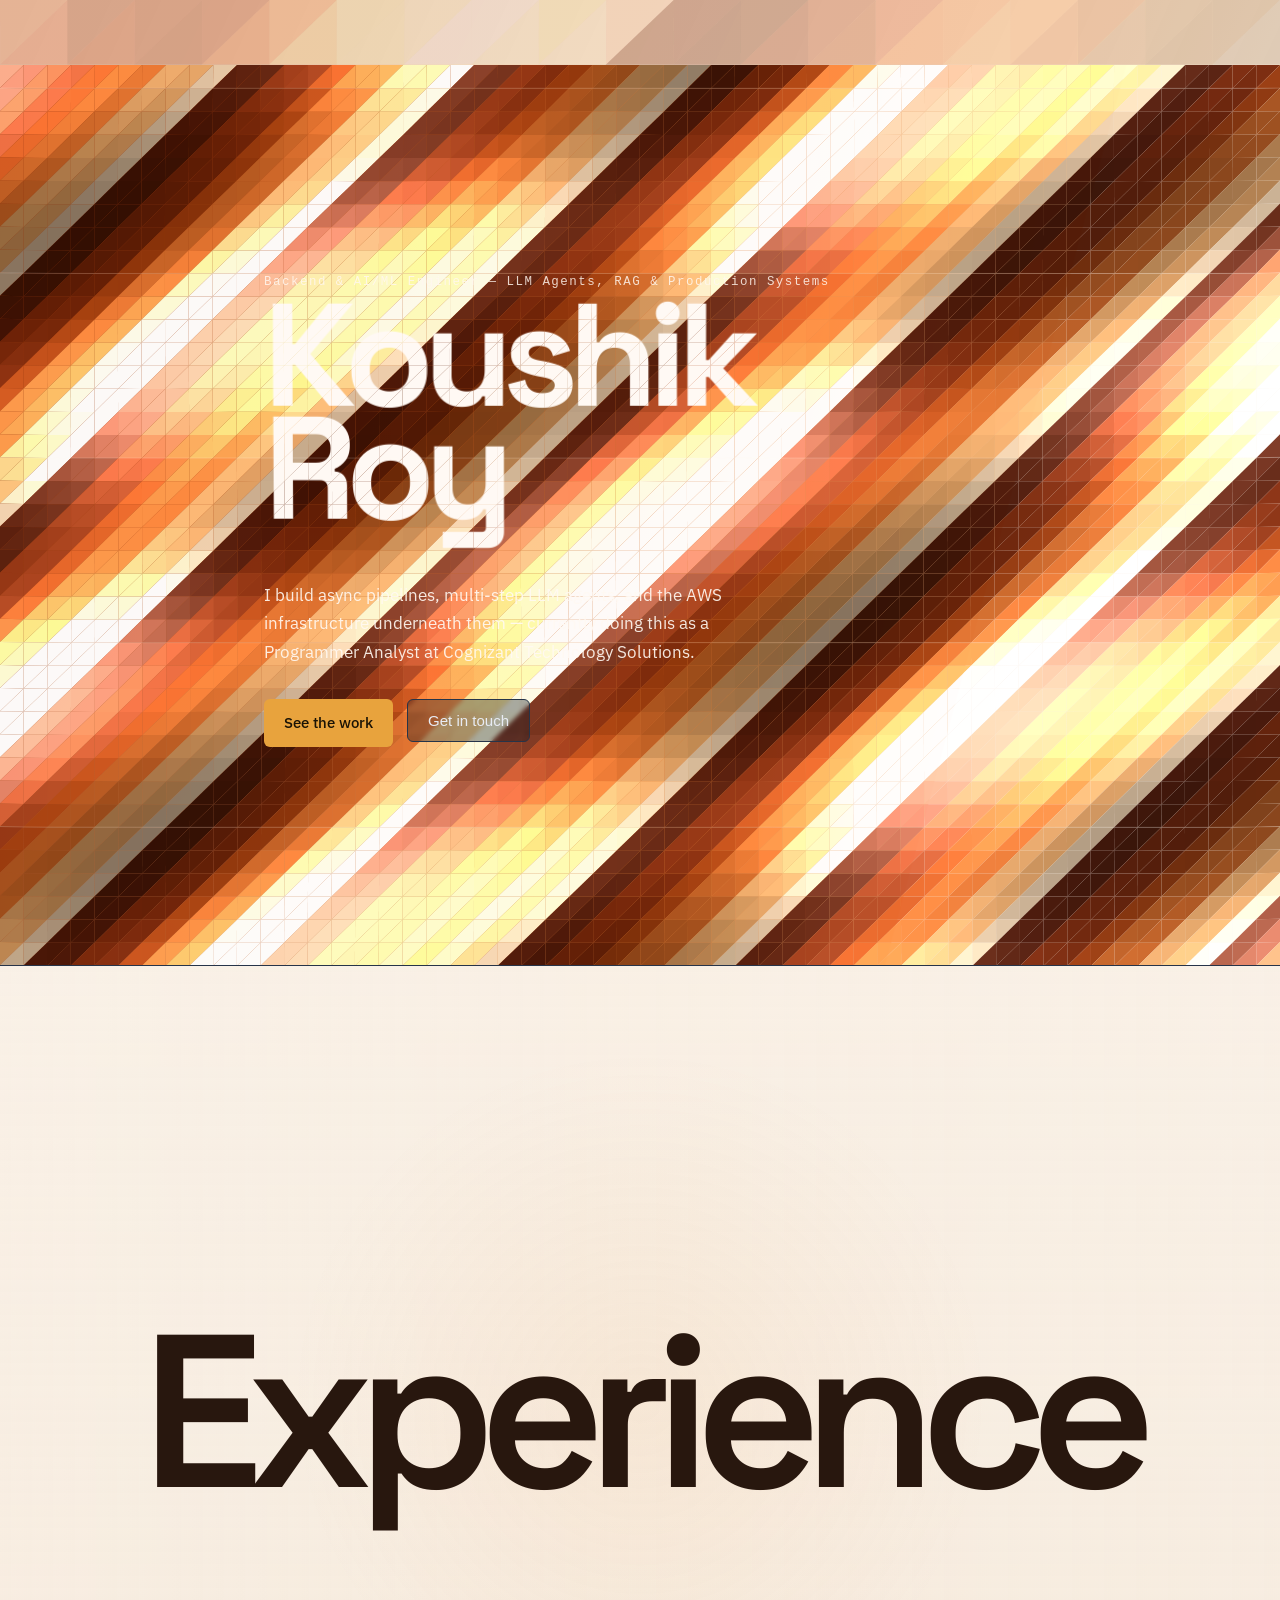
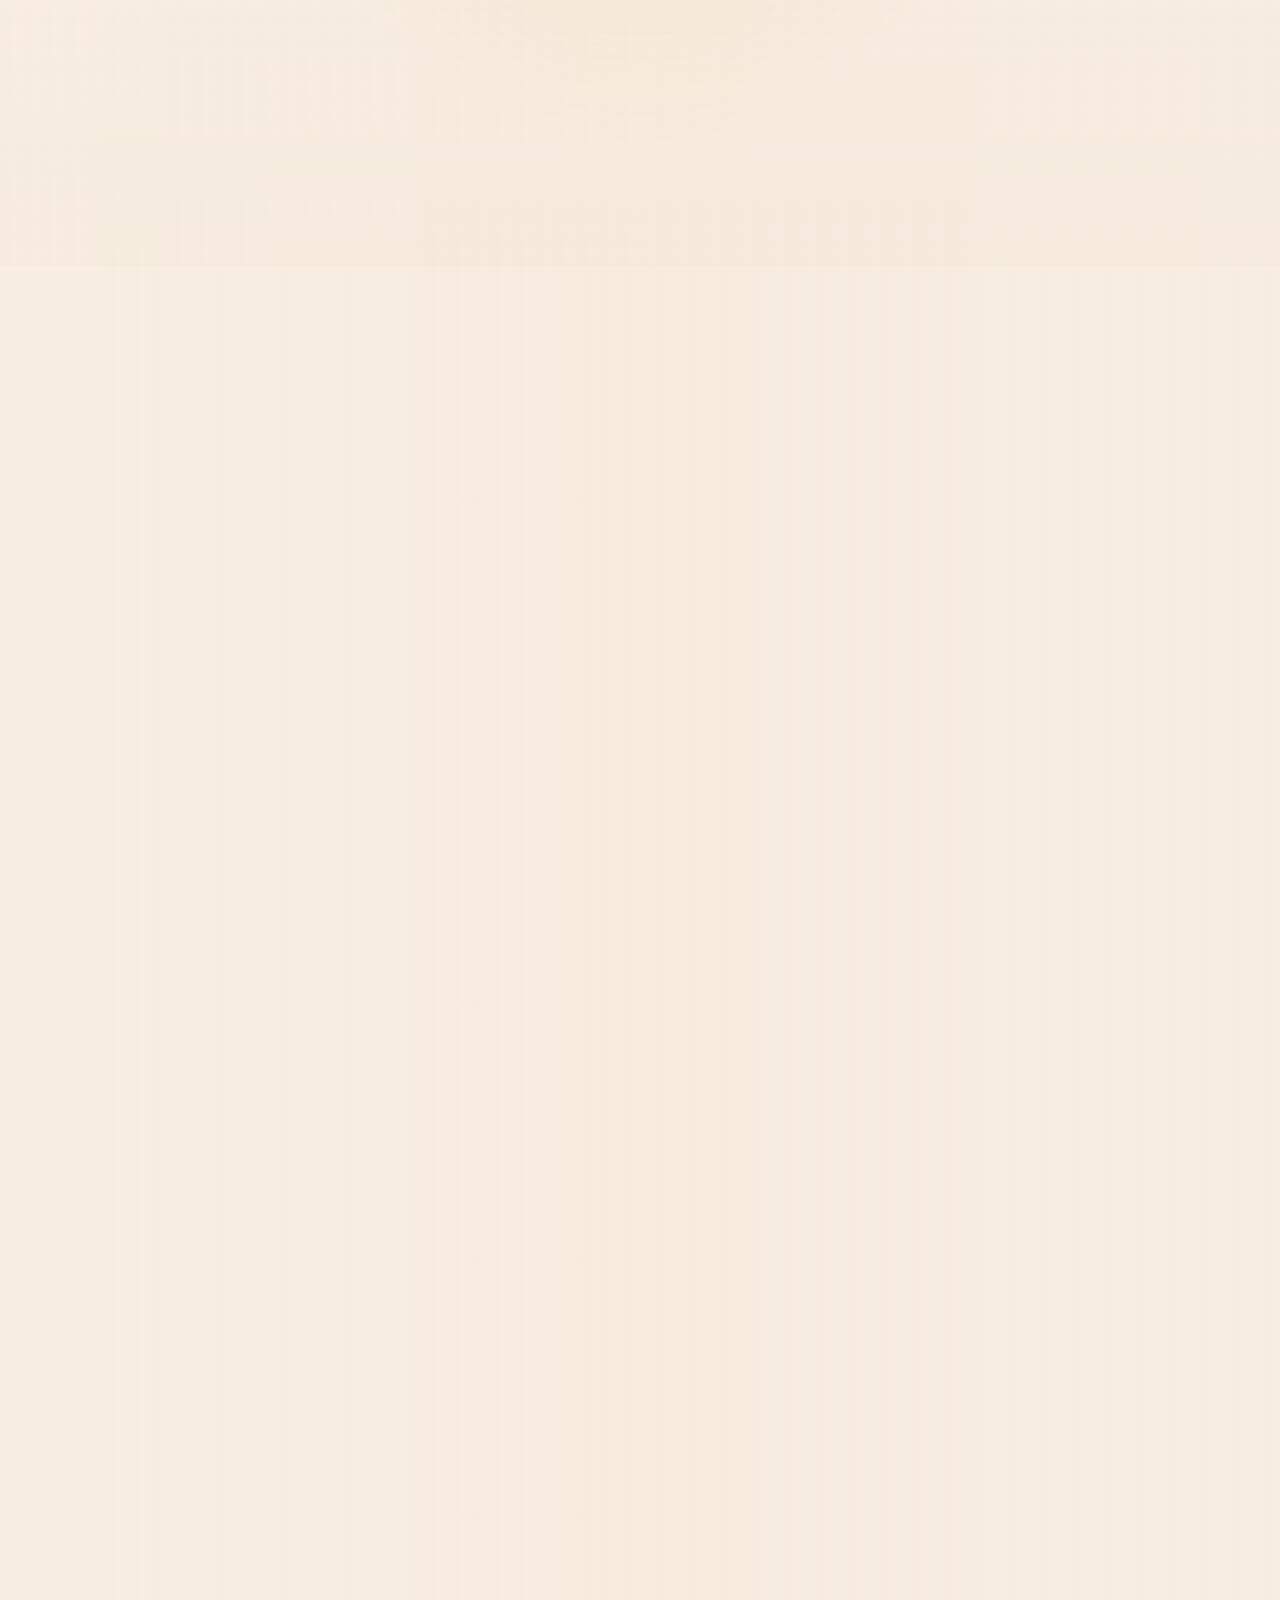
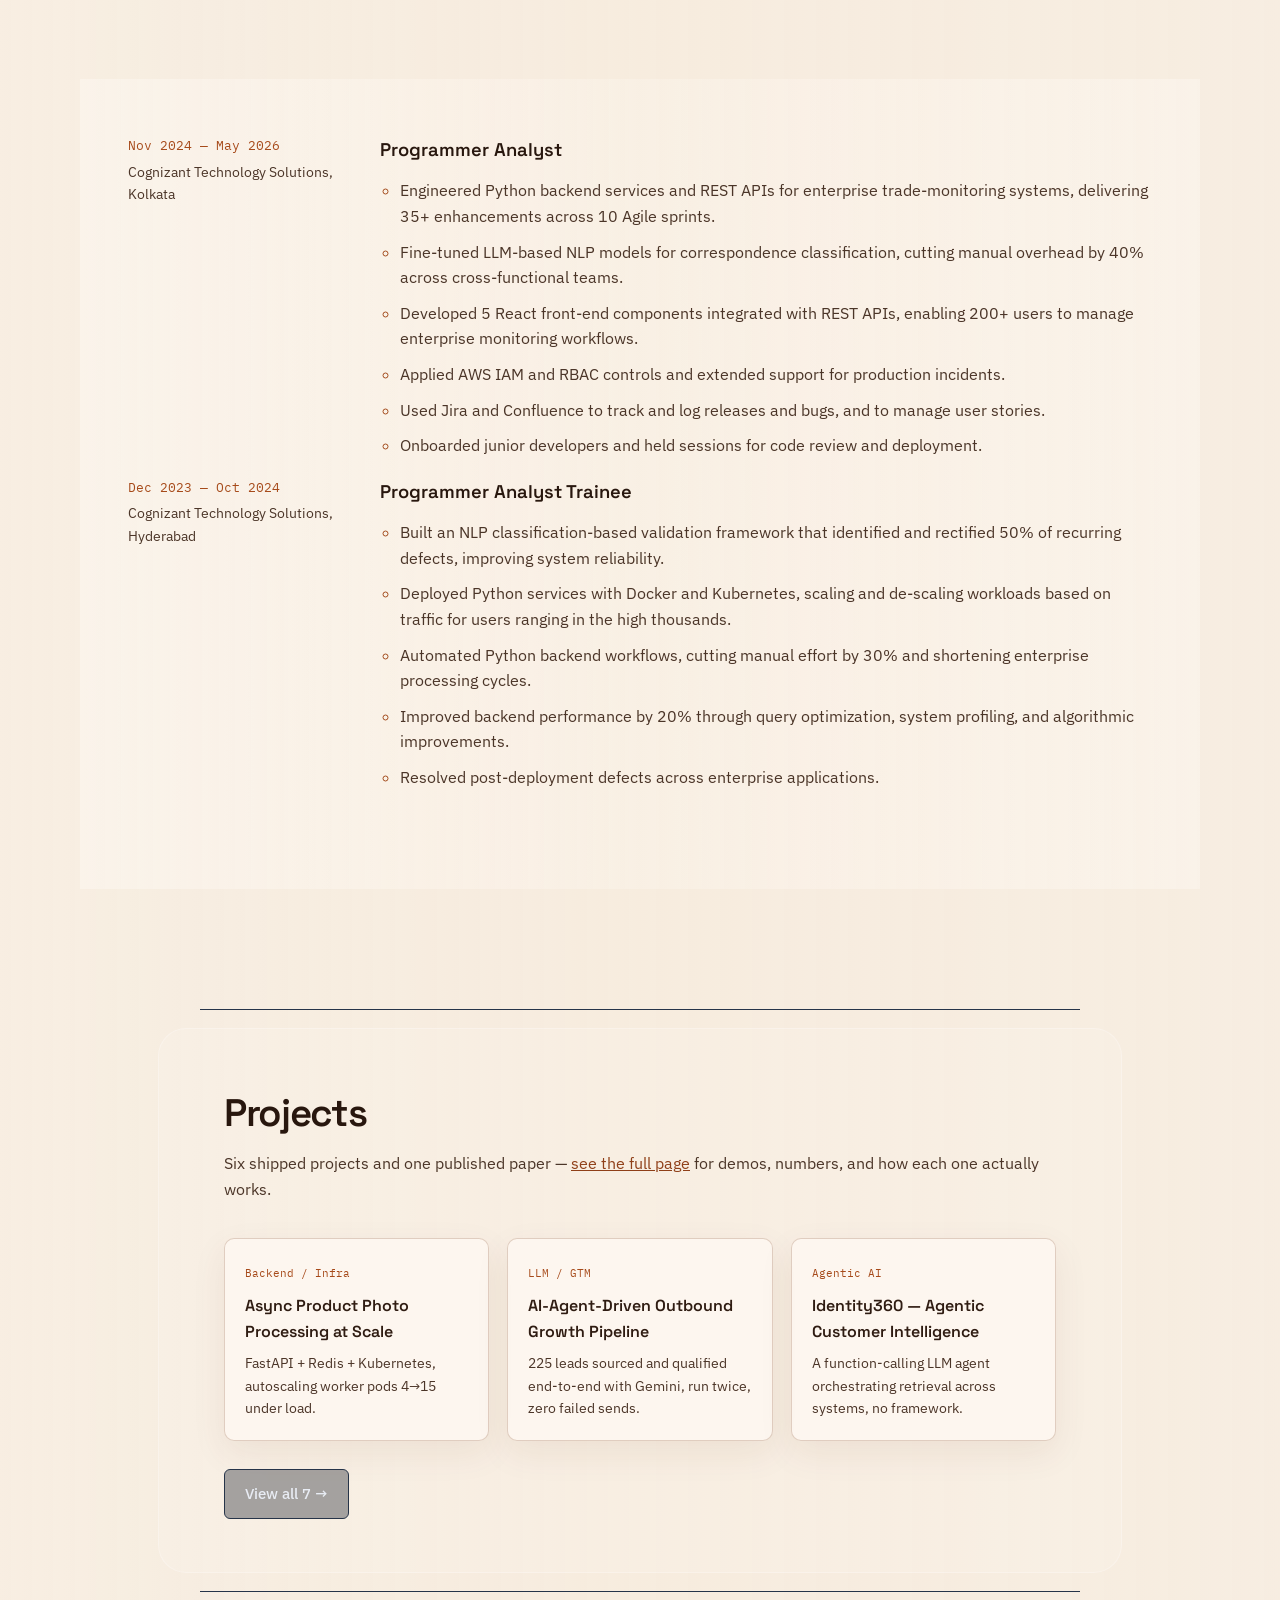
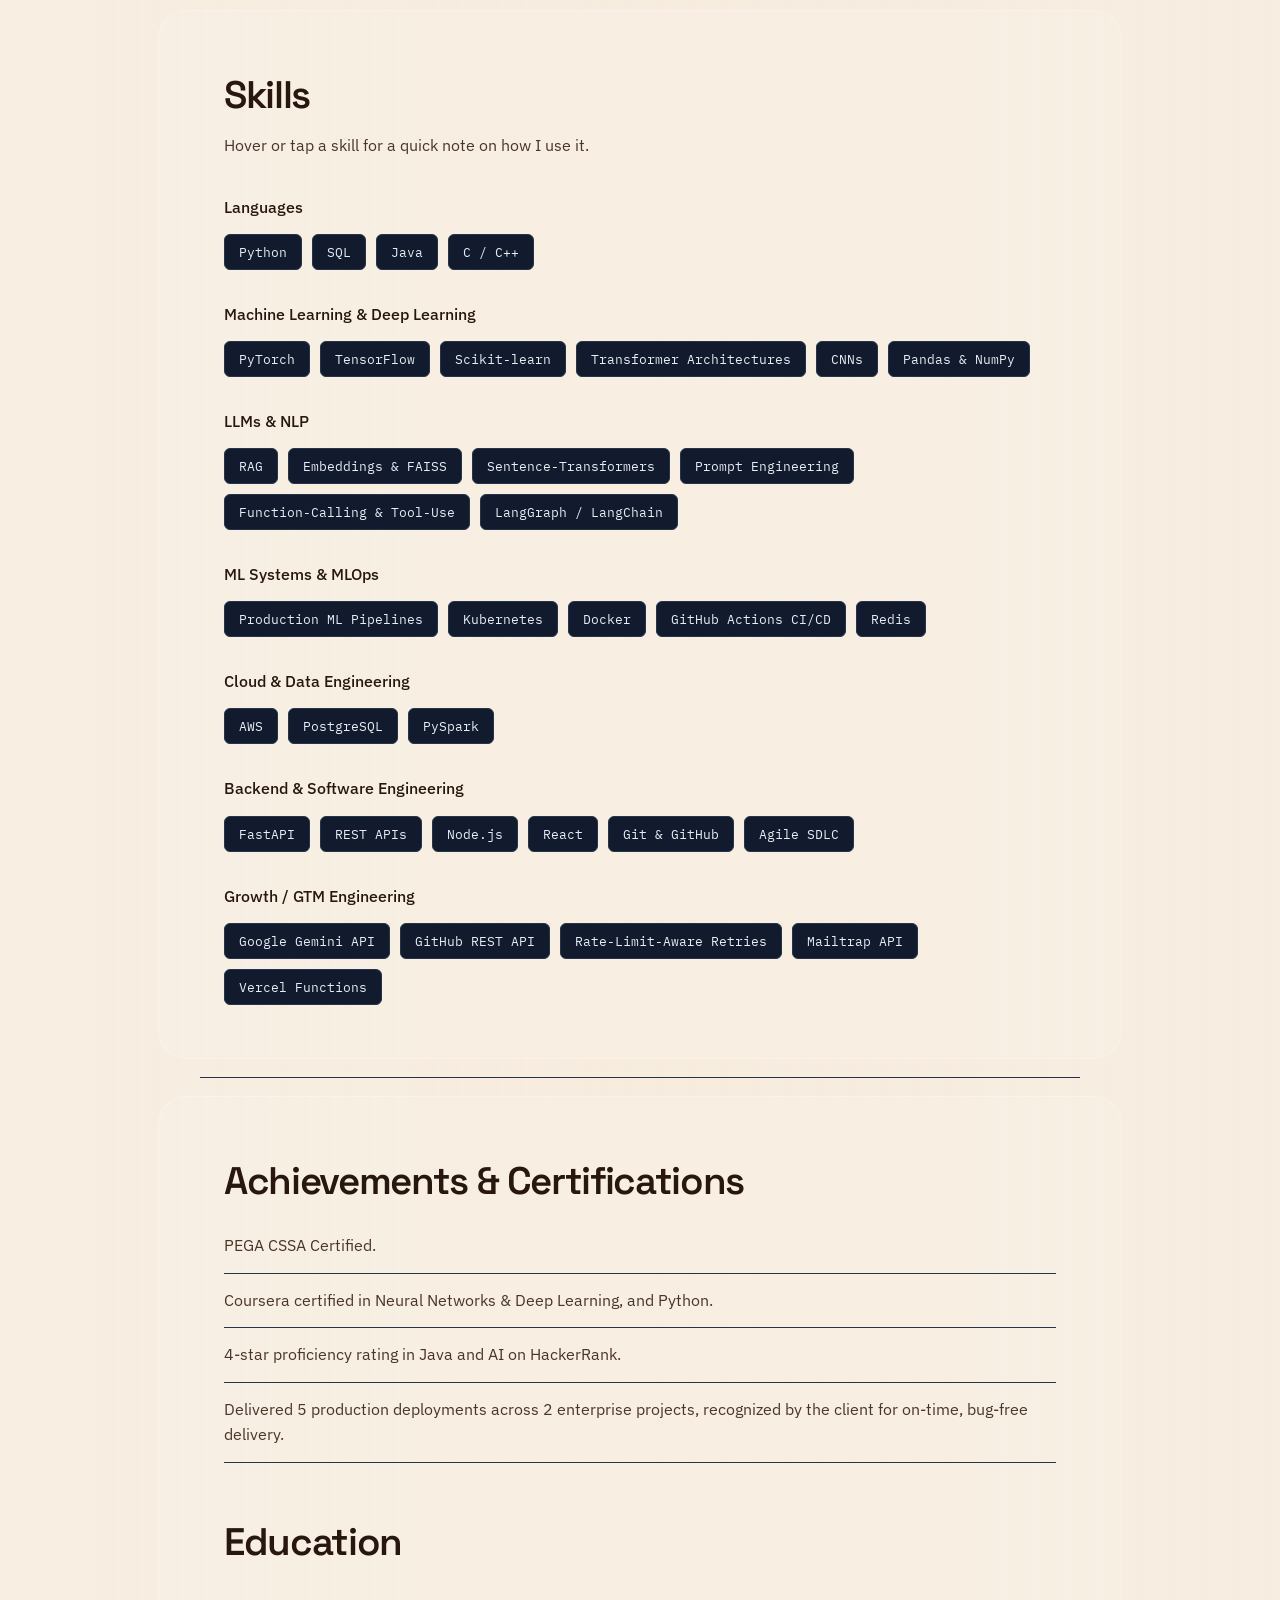
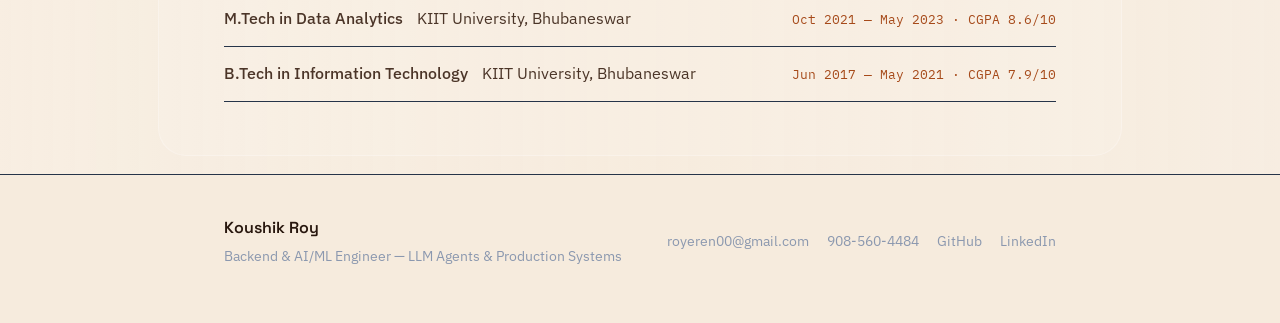
==== commit fd7da499: "Cloth flow Updated" ====
--- a/index.html
+++ b/index.html
@@ -39,6 +39,7 @@
       <div class="hero-art-caption">
         <strong>Backend &amp; AI Engineer</strong>
         <span>Building production systems<br>with intelligence in the loop.</span>
+        <span class="hero-konami-clue" aria-label="Easter egg clue">↑ ↑ ↓ ↓ ← → ← → B A</span>
       </div>
     </div>
     <div class="hero-inner wrap">
@@ -267,7 +268,6 @@
     <div>
       <p class="footer-name">Koushik Roy</p>
       <p class="footer-tag">Backend &amp; AI/ML Engineer — LLM Agents &amp; Production Systems</p>
-      <p class="footer-weave" aria-hidden="true">↑ ↑ ↓ ↓ ← → ← → b a</p>
     </div>
     <div class="footer-links">
       <a href="mailto:royeren00@gmail.com">royeren00@gmail.com</a>
--- a/style.css
+++ b/style.css
@@ -2562,3 +2562,13 @@
   pointer-events:auto;
   cursor:grab;
 }
+
+
+/* ---------- Hero Konami clue ---------- */
+.hero-konami-clue{
+  display:block; margin-top:14px; font-family:var(--font-mono); font-size:0.62rem;
+  letter-spacing:0.16em; line-height:1; color:rgba(232,236,244,0.32); user-select:none;
+  transition:color 180ms ease, transform 180ms ease;
+}
+.hero-editorial-art:hover .hero-konami-clue{ color:rgba(232,236,244,0.58); transform:translateX(2px); }
+@media (max-width:620px){ .hero-konami-clue{ font-size:0.52rem; letter-spacing:0.1em; margin-top:10px; } }
